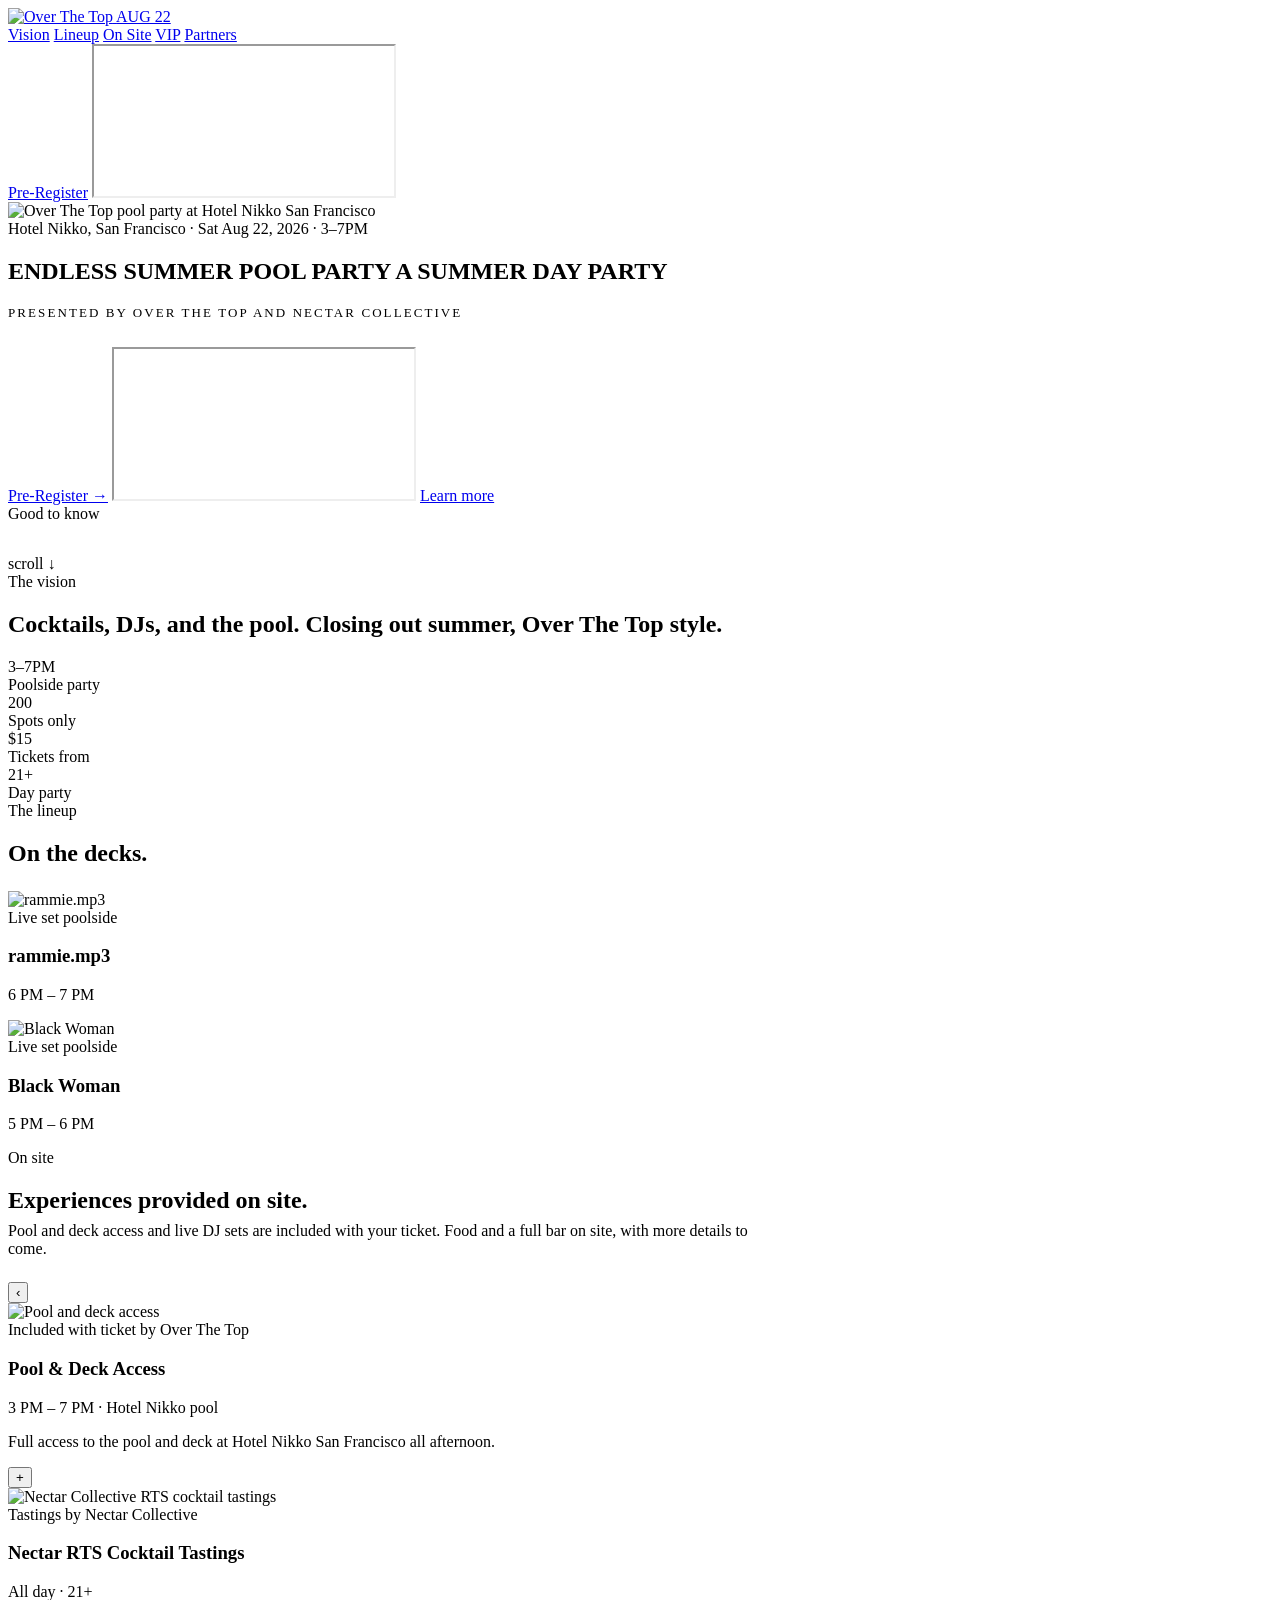
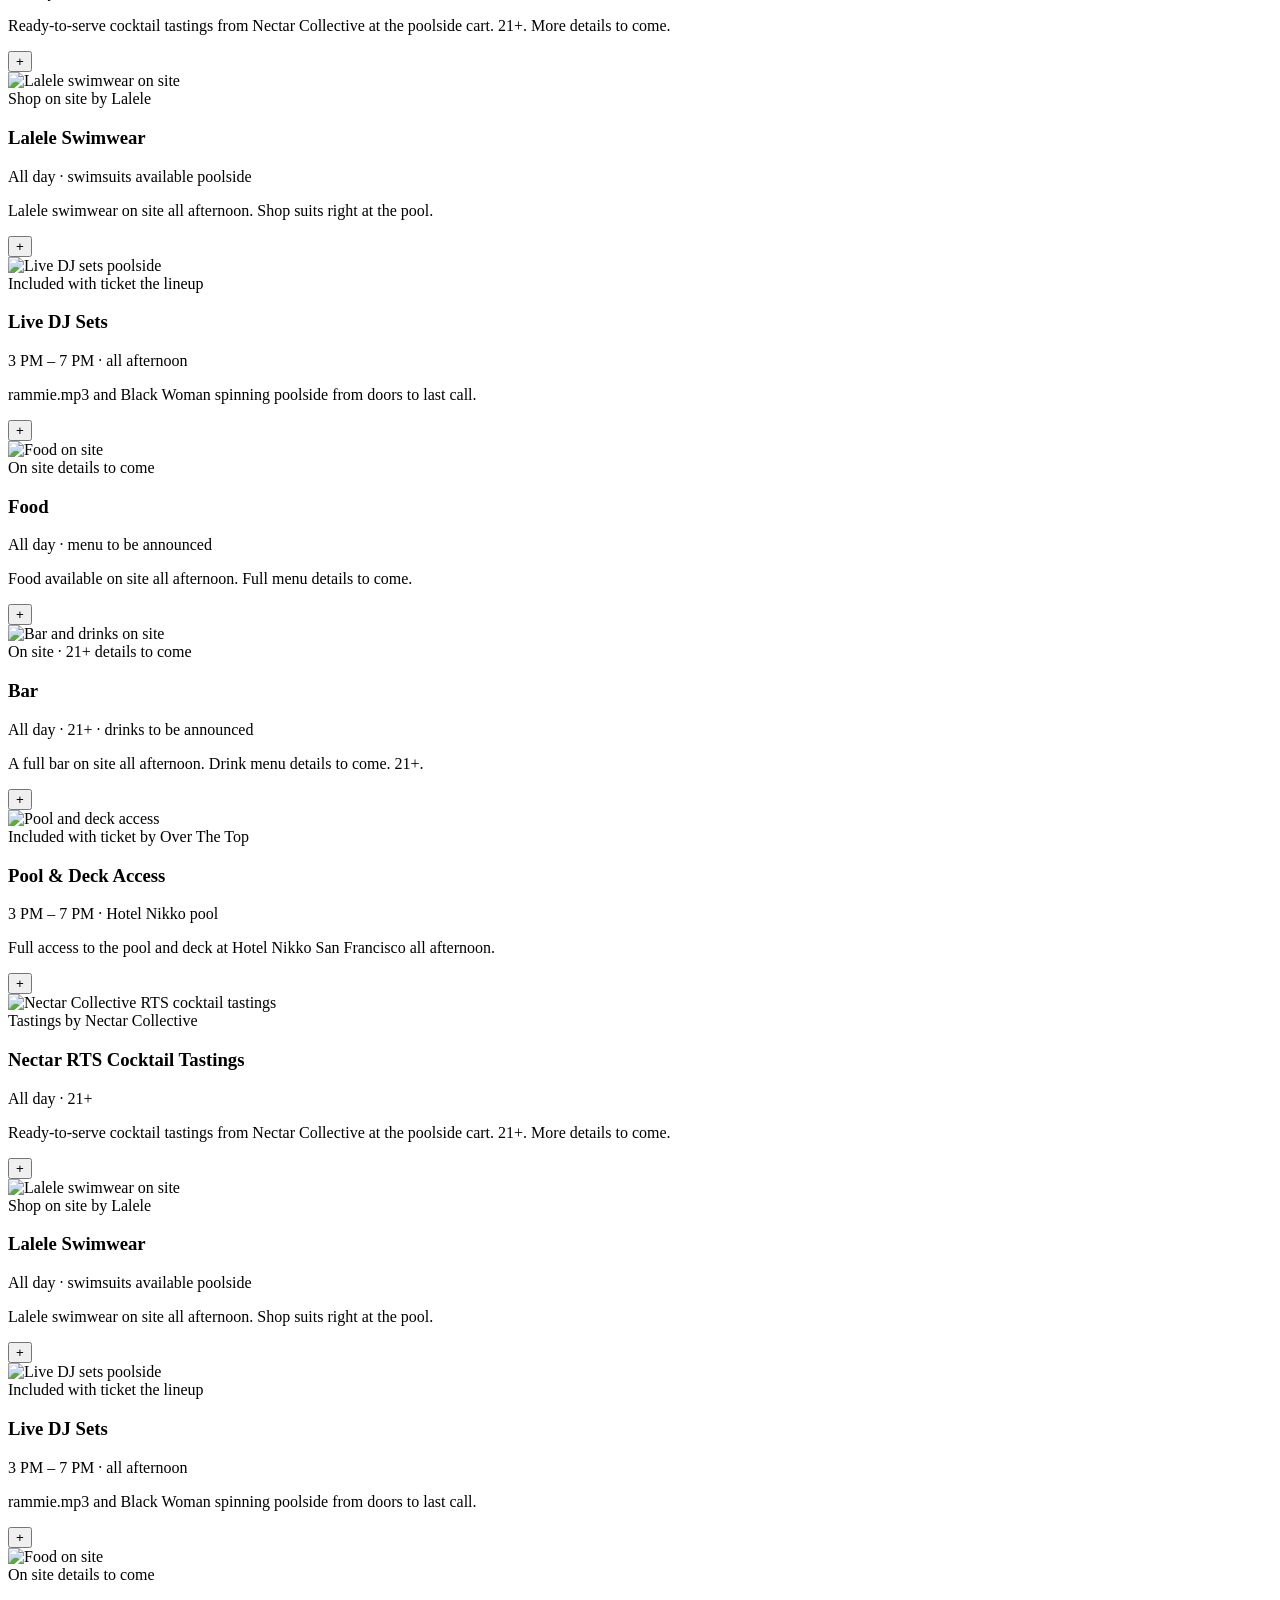
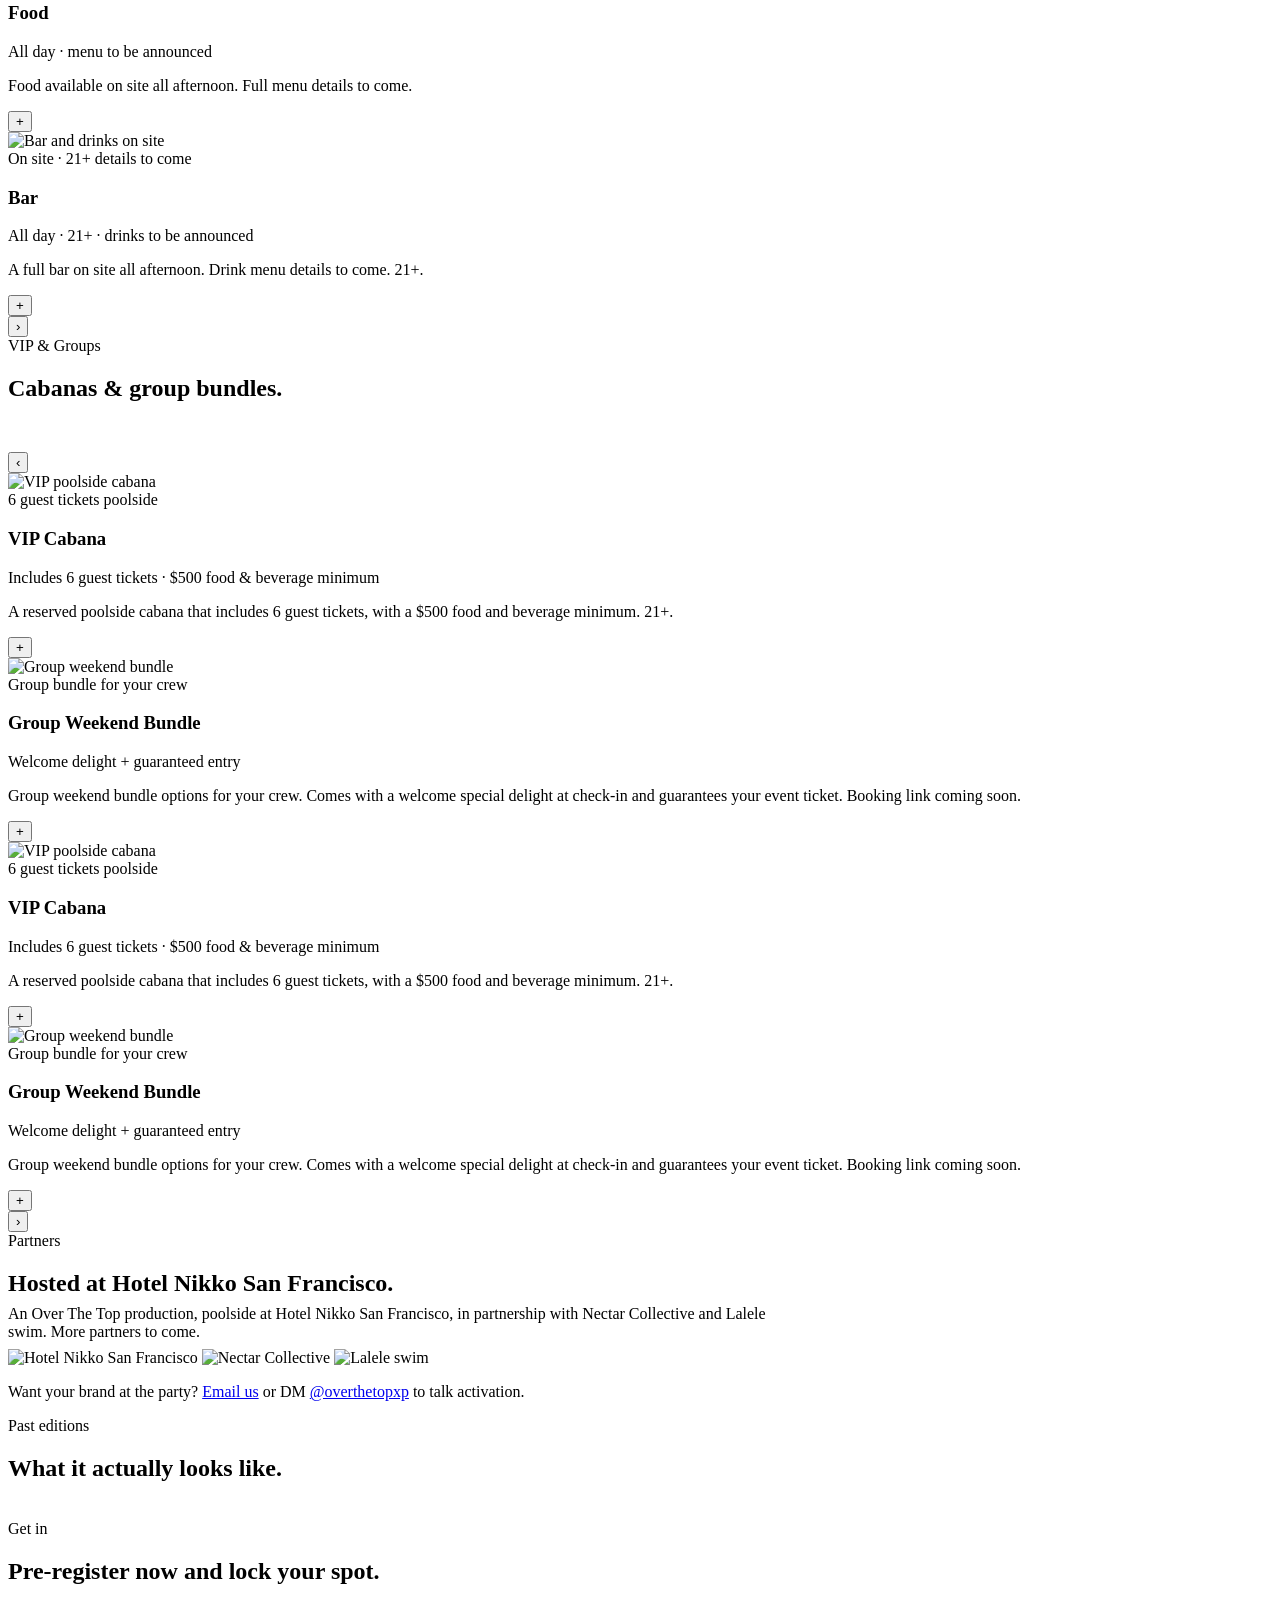
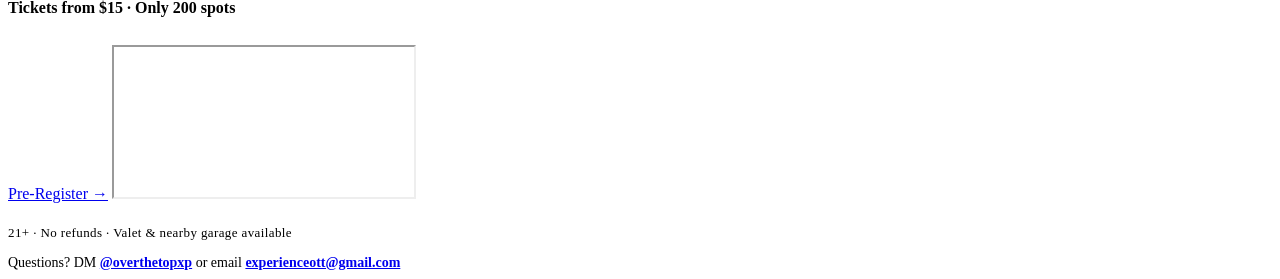
==== index.html @ c1f0ed3b "Pre-Register buttons open Sweatpals waitlist popup in-page (overlay + checkout script); rename Regis" ====
<!doctype html>
<html lang="en">
<head>
<meta charset="utf-8" />
<meta name="viewport" content="width=device-width, initial-scale=1, viewport-fit=cover" />
<meta name="theme-color" content="#FFD60A" />
<title>Endless Summer Pool Party · Sat Aug 22, 2026 · Hotel Nikko, San Francisco</title>
<meta name="description" content="Over The Top's Endless Summer Pool Party at Hotel Nikko San Francisco. Saturday, August 22, 2026, 3PM-7PM. The pool, cocktails, and DJ sets to close out summer. 21+. Only 200 spots. Pre-register now." />

<meta property="og:title" content="Endless Summer Pool Party · Sat Aug 22, 2026 · Hotel Nikko SF" />
<meta property="og:description" content="Over The Top's summer series closes out at the pool at Hotel Nikko San Francisco. Cocktails and DJ sets. Saturday, August 22, 2026, 3PM-7PM. 21+. Only 200 spots." />
<meta property="og:type" content="website" />
<meta property="og:image" content="images/hero.jpg" />

<link rel="preconnect" href="https://fonts.googleapis.com" />
<link rel="preconnect" href="https://fonts.gstatic.com" crossorigin />
<link href="https://fonts.googleapis.com/css2?family=Archivo+Black&family=Inter:wght@400;500;600;700;800;900&display=swap" rel="stylesheet" />

<link rel="stylesheet" href="styles.css" />

<!-- Meta Pixel Code -->
<script>
!function(f,b,e,v,n,t,s)
{if(f.fbq)return;n=f.fbq=function(){n.callMethod?
n.callMethod.apply(n,arguments):n.queue.push(arguments)};
if(!f._fbq)f._fbq=n;n.push=n;n.loaded=!0;n.version='2.0';
n.queue=[];t=b.createElement(e);t.async=!0;
t.src=v;s=b.getElementsByTagName(e)[0];
s.parentNode.insertBefore(t,s)}(window, document,'script',
'https://connect.facebook.net/en_US/fbevents.js');
fbq('init', '1495548463835448');
fbq('track', 'PageView');
</script>
<noscript><img height="1" width="1" style="display:none"
src="https://www.facebook.com/tr?id=1495548463835448&ev=PageView&noscript=1"
/></noscript>
<!-- End Meta Pixel Code -->
</head>
<body>

<header class="nav">
  <a href="#top" class="nav__brand">
    <img class="brand-mark" src="logos/ott.png" alt="Over The Top" />
    <span class="brand-divider"></span>
    <span class="brand-event">AUG 22</span>
  </a>
  <nav class="nav__links">
    <a href="#vision">Vision</a>
    <a href="#lineup">Lineup</a>
    <a href="#onsite">On Site</a>
    <a href="#vip">VIP</a>
    <a href="#partners">Partners</a>
  </nav>
  <span class="rsvp-trigger rsvp-trigger--sm">
    <a class="btn btn--small btn--yellow" data-register href="https://sweatpals.com/event/summer-series-pool-party" tabindex="-1" aria-hidden="true">Pre-Register</a>
    <iframe class="rsvp-trigger__frame" title="Pre-Register"
            src="https://sweatpals.com/embed/summer-series-pool-party/buy-ticket?priceTierId=81173628-61a8-4669-b465-3506492a604c&size=md&colorHex=FFD60A&fontFamily=Inter&buttonText=Pre-Register&loader=false"></iframe>
  </span>
</header>

<!-- HERO -->
<section class="hero" id="top">
  <img class="hero__bg" src="images/hero.jpg" alt="Over The Top pool party at Hotel Nikko San Francisco" />
  <div class="hero__overlay"></div>
  <div class="hero__content">
    <div class="hero__eyebrow">
      <span class="dot"></span> Hotel Nikko, San Francisco · Sat Aug 22, 2026 · 3&ndash;7PM
    </div>
    <h1 class="hero__title">
      <span class="line">ENDLESS SUMMER</span>
      <span class="line line--yellow">POOL PARTY</span>
      <span class="line line--small">A SUMMER DAY PARTY</span>
    </h1>
    <p style="font-family:var(--display); font-size:13px; letter-spacing:.16em; text-transform:uppercase; color:var(--yellow); margin:0 0 26px;">Presented by Over The Top and Nectar Collective</p>
    <div class="hero__ctas">
      <span class="rsvp-trigger rsvp-trigger--lg">
        <a class="btn btn--yellow btn--lg" data-register href="https://sweatpals.com/event/summer-series-pool-party" tabindex="-1" aria-hidden="true">Pre-Register →</a>
        <iframe class="rsvp-trigger__frame" title="Pre-Register"
            src="https://sweatpals.com/embed/summer-series-pool-party/buy-ticket?priceTierId=81173628-61a8-4669-b465-3506492a604c&size=lg&colorHex=FFD60A&fontFamily=Inter&buttonText=Pre-Register&loader=false"></iframe>
      </span>
      <a class="btn btn--ghost btn--lg" href="#vision">Learn more</a>
    </div>
    <div class="hero__partners">
      <span class="hero__partners-label">Good to know</span>
      <p style="font-size:14px; color:rgba(255,255,255,.82); margin:0; max-width:580px;">
        21+ event · Poolside at Hotel Nikko San Francisco · Only 200 spots · Swimwear welcome, cover-ups for the bar.
      </p>
    </div>
  </div>
  <div class="hero__scroll">scroll ↓</div>
</section>

<!-- VISION + STATS -->
<section class="band band--yellow" id="vision">
  <div class="container">
    <div class="vision__grid">
      <div class="vision__copy">
        <span class="kicker">The vision</span>
        <h2 class="h2">Cocktails, DJs, and the pool. Closing out summer, Over The Top style.</h2>
      </div>
      <div class="vision__stats">
        <div class="stat"><div class="stat__num">3&ndash;7PM</div><div class="stat__label">Poolside party</div></div>
        <div class="stat"><div class="stat__num">200</div><div class="stat__label">Spots only</div></div>
        <div class="stat"><div class="stat__num">$15</div><div class="stat__label">Tickets from</div></div>
        <div class="stat"><div class="stat__num">21+</div><div class="stat__label">Day party</div></div>
      </div>
    </div>
  </div>
</section>

<!-- DJ LINEUP -->
<section class="band" id="lineup">
  <div class="container">
    <span class="kicker">The lineup</span>
    <h2 class="h2" style="margin-bottom:24px;">On the decks.</h2>
    <div class="lineup-grid">

      <article class="card card--dj">
        <img class="card__img" src="images/rammie.jpg" alt="rammie.mp3" />
        <div class="card__body">
          <div class="card__access-row">
            <span class="card__access card__access--free">Live set</span>
            <span class="card__attr">poolside</span>
          </div>
          <h3 class="card__title">rammie.mp3</h3>
          <p class="card__sub">6 PM &ndash; 7 PM</p>
        </div>
      </article>

      <article class="card card--dj">
        <img class="card__img" src="images/black-woman.jpg" alt="Black Woman" />
        <div class="card__body">
          <div class="card__access-row">
            <span class="card__access card__access--free">Live set</span>
            <span class="card__attr">poolside</span>
          </div>
          <h3 class="card__title">Black Woman</h3>
          <p class="card__sub">5 PM &ndash; 6 PM</p>
        </div>
      </article>

    </div>
  </div>
</section>

<!-- EXPERIENCES PROVIDED ON SITE -->
<section class="band band--cream" id="onsite">
  <div class="container">
    <span class="kicker">On site</span>
    <h2 class="h2">Experiences provided on site.</h2>
    <p class="lede" style="margin:-12px 0 24px; max-width:780px;">
      Pool and deck access and live DJ sets are included with your ticket. Food and a full bar on site, with more details to come.
    </p>

    <div class="rail" data-rail>
      <button class="rail__nav rail__nav--prev" type="button" aria-label="Previous">‹</button>
      <div class="rail__viewport">
        <div class="rail__track">

          <article class="card card--rail" data-card>
            <img class="card__img" src="images/poolside-deck.jpg" alt="Pool and deck access" />
            <div class="card__body">
              <div class="card__access-row">
                <span class="card__access card__access--free">Included with ticket</span>
                <span class="card__attr">by Over The Top</span>
              </div>
              <h3 class="card__title">Pool &amp; Deck Access</h3>
              <p class="card__sub">3 PM &ndash; 7 PM · Hotel Nikko pool</p>
              <div class="card__expand">
                <p>Full access to the pool and deck at Hotel Nikko San Francisco all afternoon.</p>
              </div>
              <button class="card__toggle" aria-label="Expand">+</button>
            </div>
          </article>

          <article class="card card--rail" data-card>
            <img class="card__img" src="images/nectar-tasting.jpg" alt="Nectar Collective RTS cocktail tastings" />
            <div class="card__body">
              <div class="card__access-row">
                <span class="card__access card__access--free">Tastings</span>
                <span class="card__attr">by Nectar Collective</span>
              </div>
              <h3 class="card__title">Nectar RTS Cocktail Tastings</h3>
              <p class="card__sub">All day &#183; 21+</p>
              <div class="card__expand">
                <p>Ready-to-serve cocktail tastings from Nectar Collective at the poolside cart. 21+. More details to come.</p>
              </div>
              <button class="card__toggle" aria-label="Expand">+</button>
            </div>
          </article>

          <article class="card card--rail" data-card>
            <img class="card__img" src="images/lalele-swim.jpg" alt="Lalele swimwear on site" />
            <div class="card__body">
              <div class="card__access-row">
                <span class="card__access card__access--cash">Shop on site</span>
                <span class="card__attr">by Lalele</span>
              </div>
              <h3 class="card__title">Lalele Swimwear</h3>
              <p class="card__sub">All day &#183; swimsuits available poolside</p>
              <div class="card__expand">
                <p>Lalele swimwear on site all afternoon. Shop suits right at the pool.</p>
              </div>
              <button class="card__toggle" aria-label="Expand">+</button>
            </div>
          </article>

          <article class="card card--rail" data-card>
            <img class="card__img" src="images/dj-live.jpg" alt="Live DJ sets poolside" />
            <div class="card__body">
              <div class="card__access-row">
                <span class="card__access card__access--free">Included with ticket</span>
                <span class="card__attr">the lineup</span>
              </div>
              <h3 class="card__title">Live DJ Sets</h3>
              <p class="card__sub">3 PM &ndash; 7 PM · all afternoon</p>
              <div class="card__expand">
                <p>rammie.mp3 and Black Woman spinning poolside from doors to last call.</p>
              </div>
              <button class="card__toggle" aria-label="Expand">+</button>
            </div>
          </article>

          <article class="card card--rail" data-card>
            <img class="card__img" src="images/food.jpg" alt="Food on site" />
            <div class="card__body">
              <div class="card__access-row">
                <span class="card__access card__access--cash">On site</span>
                <span class="card__attr">details to come</span>
              </div>
              <h3 class="card__title">Food</h3>
              <p class="card__sub">All day · menu to be announced</p>
              <div class="card__expand">
                <p>Food available on site all afternoon. Full menu details to come.</p>
              </div>
              <button class="card__toggle" aria-label="Expand">+</button>
            </div>
          </article>

          <article class="card card--rail" data-card>
            <img class="card__img" src="images/drinks.jpg" alt="Bar and drinks on site" />
            <div class="card__body">
              <div class="card__access-row">
                <span class="card__access card__access--cash">On site · 21+</span>
                <span class="card__attr">details to come</span>
              </div>
              <h3 class="card__title">Bar</h3>
              <p class="card__sub">All day · 21+ · drinks to be announced</p>
              <div class="card__expand">
                <p>A full bar on site all afternoon. Drink menu details to come. 21+.</p>
              </div>
              <button class="card__toggle" aria-label="Expand">+</button>
            </div>
          </article>

        </div>
      </div>
      <button class="rail__nav rail__nav--next" type="button" aria-label="Next">›</button>
    </div>
  </div>
</section>

<!-- VIP CABANAS & GROUPS -->
<section class="band band--dark" id="vip">
  <div class="container">
    <span class="kicker kicker--yellow">VIP &amp; Groups</span>
    <h2 class="h2 h2--light">Cabanas &amp; group bundles.</h2>
    <p class="lede" style="color:rgba(255,255,255,.7); margin:-12px 0 24px; max-width:780px;">
      Reserve a poolside cabana for your crew, or grab a group weekend bundle.
    </p>

    <div class="rail" data-rail>
      <button class="rail__nav rail__nav--prev" type="button" aria-label="Previous">‹</button>
      <div class="rail__viewport">
        <div class="rail__track">

          <article class="card card--rail card--dark" data-card>
            <img class="card__img" src="images/cabana.jpg" alt="VIP poolside cabana" />
            <div class="card__body">
              <div class="card__access-row">
                <span class="card__access card__access--vip">6 guest tickets</span>
                <span class="card__attr">poolside</span>
              </div>
              <h3 class="card__title">VIP Cabana</h3>
              <p class="card__sub">Includes 6 guest tickets · $500 food &amp; beverage minimum</p>
              <div class="card__expand">
                <p>A reserved poolside cabana that includes 6 guest tickets, with a $500 food and beverage minimum. 21+.</p>
              </div>
              <button class="card__toggle" aria-label="Expand">+</button>
            </div>
          </article>

          <article class="card card--rail card--dark" data-card>
            <img class="card__img" src="images/nikko-exterior.jpg" alt="Group weekend bundle" />
            <div class="card__body">
              <div class="card__access-row">
                <span class="card__access card__access--vip">Group bundle</span>
                <span class="card__attr">for your crew</span>
              </div>
              <h3 class="card__title">Group Weekend Bundle</h3>
              <p class="card__sub">Welcome delight + guaranteed entry</p>
              <div class="card__expand">
                <p>Group weekend bundle options for your crew. Comes with a welcome special delight at check-in and guarantees your event ticket. Booking link coming soon.</p>
              </div>
              <button class="card__toggle" aria-label="Expand">+</button>
            </div>
          </article>

        </div>
      </div>
      <button class="rail__nav rail__nav--next" type="button" aria-label="Next">›</button>
    </div>
  </div>
</section>

<!-- RUN OF SHOW (hidden on the public page; still available at run-of-show.html) -->
<section class="band band--dark" id="schedule" hidden>
  <div class="container">
    <span class="kicker kicker--yellow">Run of show</span>
    <h2 class="h2 h2--light">A day designed to flow.</h2>
    <p class="lede" style="color:rgba(255,255,255,.7); margin:-12px 0 36px; max-width:780px;">
      Doors at 3, last pour at 7. Four hours of sunshine, music, and the pool at Hotel Nikko. Times below are a draft and may shift.
    </p>

    <ol class="schedule">
      <li><span class="schedule__time">3:00 PM</span><span class="schedule__title">Doors open · Pool opens</span><span class="schedule__sub">Music starts poolside</span></li>
      <li><span class="schedule__time">3:30 PM</span><span class="schedule__title">Bar &amp; cabanas open</span><span class="schedule__sub">21+ · VIP cabanas</span></li>
      <li><span class="schedule__time">5:00 PM</span><span class="schedule__title">Black Woman</span><span class="schedule__sub">5 PM – 6 PM</span></li>
      <li><span class="schedule__time">6:00 PM</span><span class="schedule__title">rammie.mp3</span><span class="schedule__sub">6 PM – 7 PM · closing set</span></li>
      <li><span class="schedule__time">7:00 PM</span><span class="schedule__title">Event ends</span><span class="schedule__sub">Endless summer, from Over The Top</span></li>
    </ol>
  </div>
</section>

<!-- VENUE (hidden on the public page) -->
<section class="band band--cream" id="venue" hidden>
  <div class="container">
    <span class="kicker">Venue &amp; directions</span>
    <h2 class="h2">Hotel Nikko, San Francisco.</h2>
    <p class="lede" style="margin:-12px 0 28px; max-width:780px;">
      222 Mason St, San Francisco, CA 94102. A pool in the heart of downtown San Francisco, steps from Union Square. Valet parking on site and a nearby public garage.
    </p>
    <div class="venue-cta">
      <a class="btn btn--black btn--lg" href="https://www.google.com/maps/search/?api=1&query=Hotel+Nikko+222+Mason+St+San+Francisco+CA" target="_blank" rel="noopener">Get directions</a>
    </div>
    <p style="text-align:center; margin:22px 0 0; font-size:14px; color:var(--gray-500); letter-spacing:.04em;">
      21+ event &nbsp;·&nbsp; No refunds &nbsp;·&nbsp; Valet &amp; nearby garage available
    </p>
  </div>
</section>

<!-- PARTNERS -->
<section class="band band--cream" id="partners">
  <div class="container">
    <span class="kicker">Partners</span>
    <h2 class="h2">Hosted at Hotel Nikko San Francisco.</h2>
    <p class="lede" style="margin:-12px 0 8px; max-width:780px;">
      An Over The Top production, poolside at Hotel Nikko San Francisco, in partnership with Nectar Collective
      and Lalele swim. More partners to come.
    </p>

    <div class="partner-logos">
      <span class="partner-logo"><img src="logos/hotel-nikko.jpg" alt="Hotel Nikko San Francisco" /></span>
      <span class="partner-logo"><img src="logos/nectar.png" alt="Nectar Collective" /></span>
      <span class="partner-logo"><img src="logos/lalele.png" alt="Lalele swim" /></span>
    </div>

    <p class="partners-cta">
      Want your brand at the party? <a href="mailto:experienceott@gmail.com?subject=Endless%20Summer%20Pool%20Party%20Partnership">Email us</a>
      or DM <a href="https://instagram.com/overthetopxp" target="_blank" rel="noopener">@overthetopxp</a> to talk activation.
    </p>
  </div>
</section>

<!-- GALLERY -->
<section class="band" id="gallery">
  <div class="container">
    <span class="kicker">Past editions</span>
    <h2 class="h2">What it actually looks like.</h2>
  </div>
  <div class="gallery">
    <img src="images/gallery-2.jpg" alt="" loading="lazy" />
    <img src="images/gallery-3.jpg" alt="" loading="lazy" />
    <img src="images/gallery-4.jpg" alt="" loading="lazy" />
    <img src="images/gallery-5.jpg" alt="" loading="lazy" />
    <img src="images/gallery-6.jpg" alt="" loading="lazy" />
    <img src="images/gallery-7.jpg" alt="" loading="lazy" />
    <img src="images/gallery-8.jpg" alt="" loading="lazy" />
    <img src="images/gallery-10.jpg" alt="" loading="lazy" />
    <img src="images/gallery-12.jpg" alt="" loading="lazy" />
  </div>
</section>

<!-- REGISTER / CTA -->
<section class="band band--yellow" id="register">
  <div class="container container--narrow text-center">
    <span class="kicker">Get in</span>
    <h2 class="h2" style="margin-bottom:14px;">Pre-register now and lock your spot.</h2>
    <p style="margin:0 0 28px; font-weight:700; color:var(--ink);">
      Tickets from $15 · Only 200 spots
    </p>
    <div class="cta-row">
      <span class="rsvp-trigger rsvp-trigger--lg">
        <a class="btn btn--black btn--lg" data-register href="https://sweatpals.com/event/summer-series-pool-party" tabindex="-1" aria-hidden="true">Pre-Register →</a>
        <iframe class="rsvp-trigger__frame" title="Pre-Register"
            src="https://sweatpals.com/embed/summer-series-pool-party/buy-ticket?priceTierId=81173628-61a8-4669-b465-3506492a604c&size=lg&colorHex=000000&fontFamily=Inter&buttonText=Pre-Register&loader=false"></iframe>
      </span>
    </div>
    <p style="margin:22px 0 0; font-size:13px; color:var(--ink-2); letter-spacing:.03em;">
      21+ · No refunds · Valet &amp; nearby garage available
    </p>
    <p style="margin:14px 0 0; font-size:14px; color:var(--ink-2);">
      Questions? DM <a href="https://instagram.com/overthetopxp" target="_blank" rel="noopener" style="font-weight:600; text-decoration:underline;">@overthetopxp</a>
      or email <a href="mailto:experienceott@gmail.com" style="font-weight:600; text-decoration:underline;">experienceott@gmail.com</a>
    </p>
  </div>
</section>

<script src="script.js"></script>
<!-- Sweatpals Pre-Register / waitlist checkout overlay (opens the sign-up modal on Pre-Register clicks) -->
<script src="https://sweatpals.com/static/embed/event/checkout/script.js?enableAutoEmbed=false&eventAlias=summer-series-pool-party&colorHex=ffffff&fontFamily=Poppins&priceTierId=81173628-61a8-4669-b465-3506492a604c"></script>
</body>
</html>
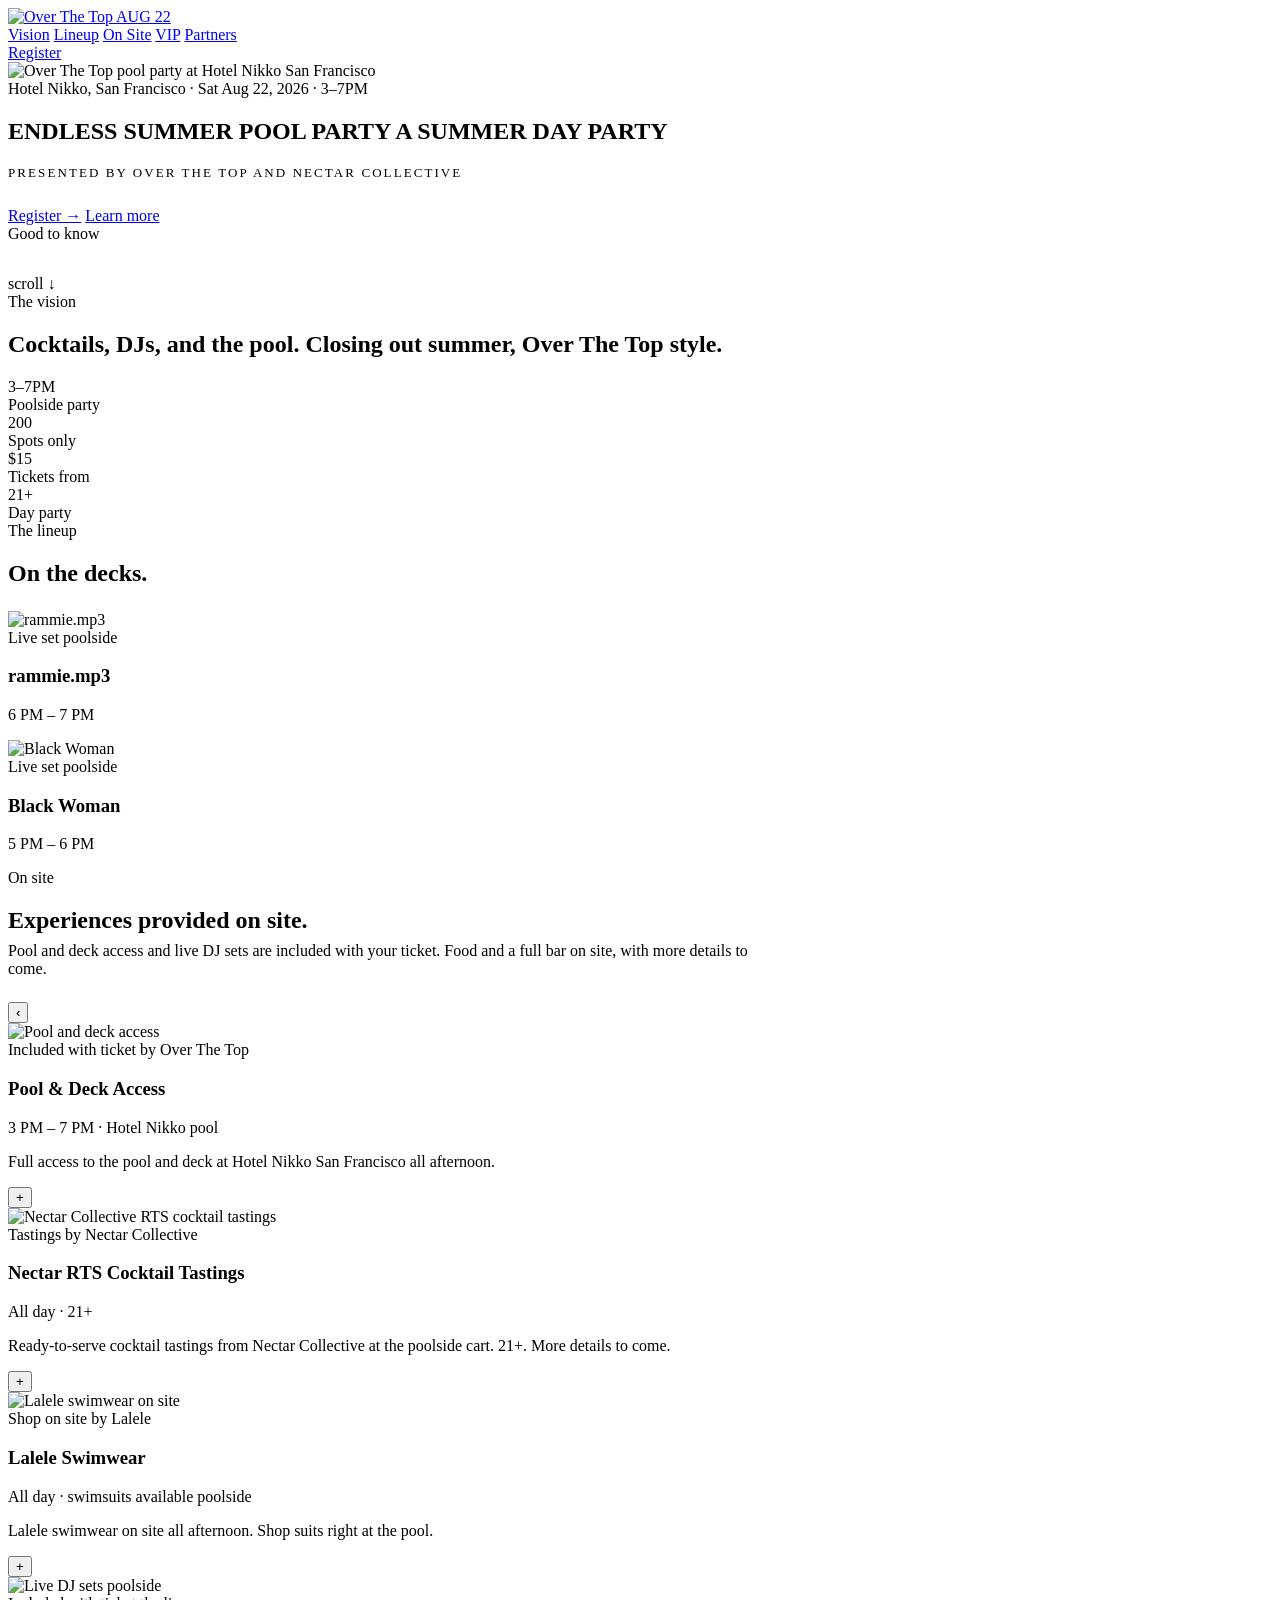
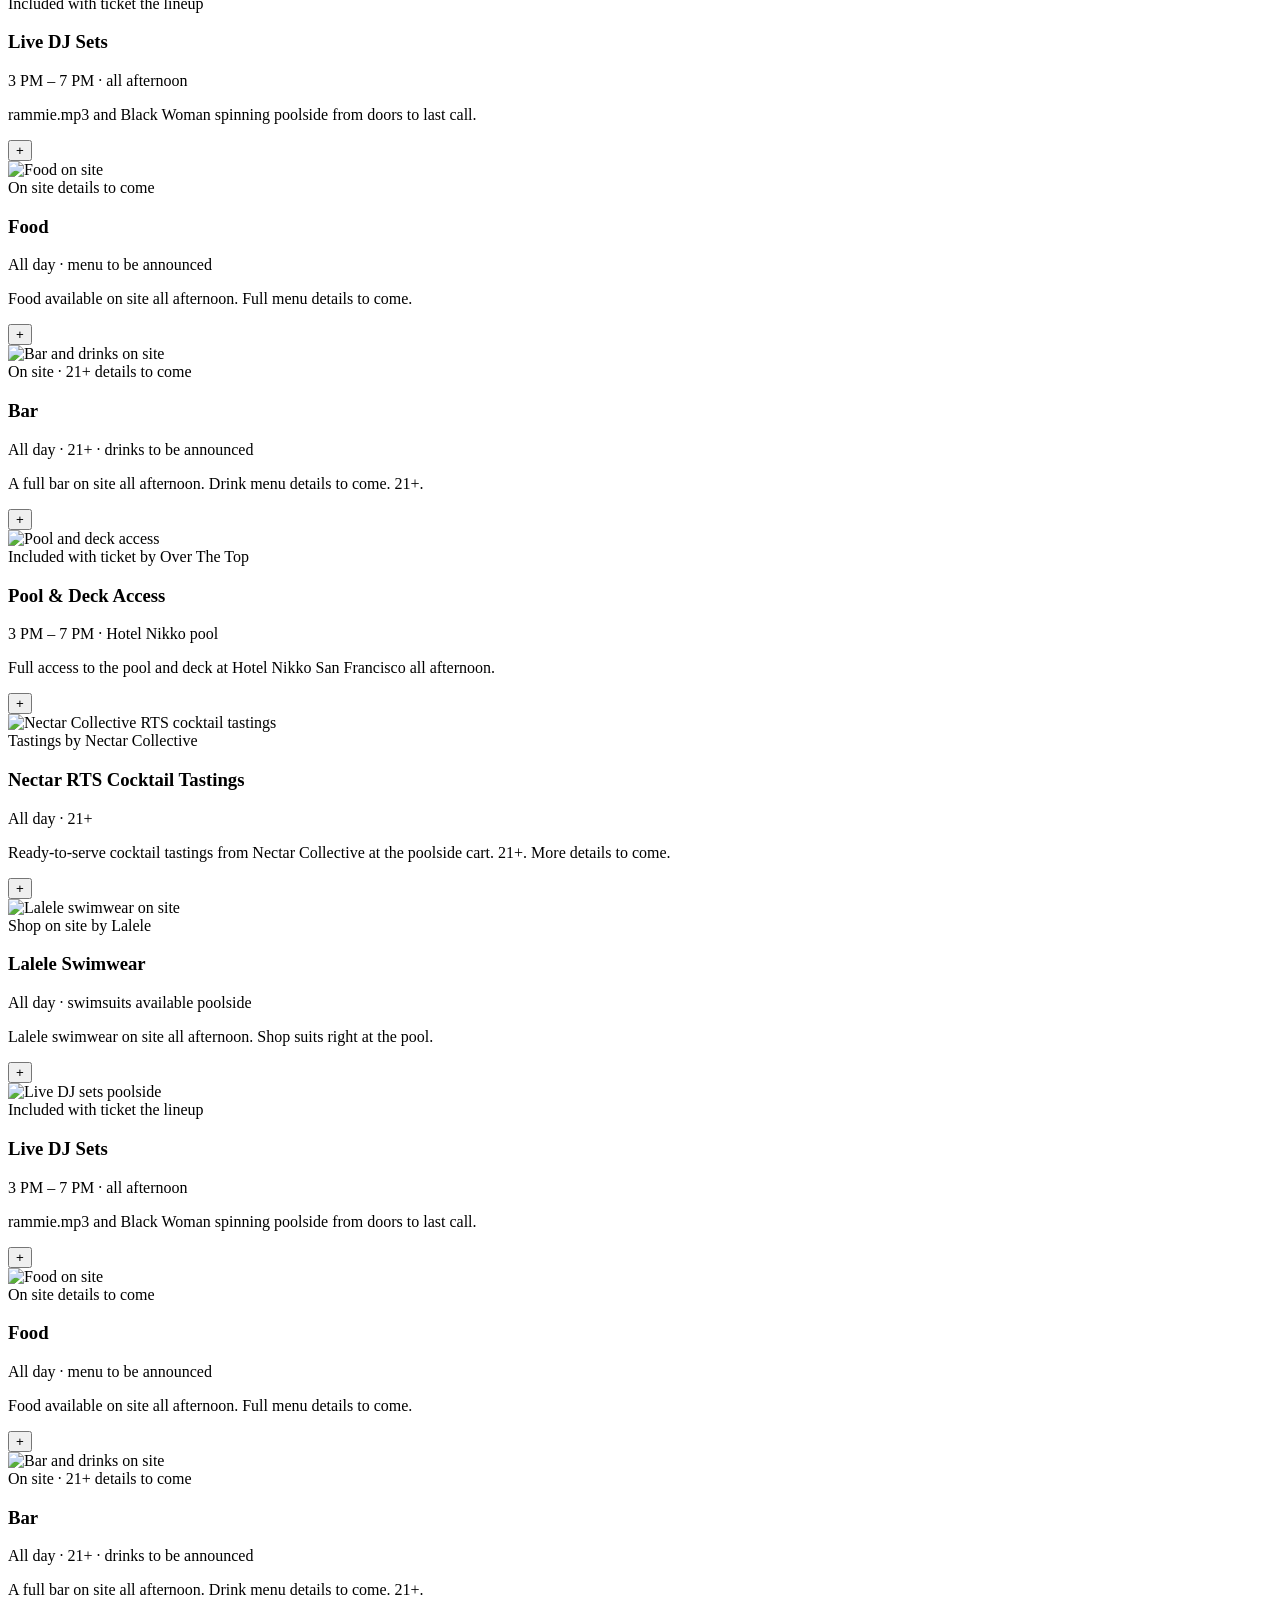
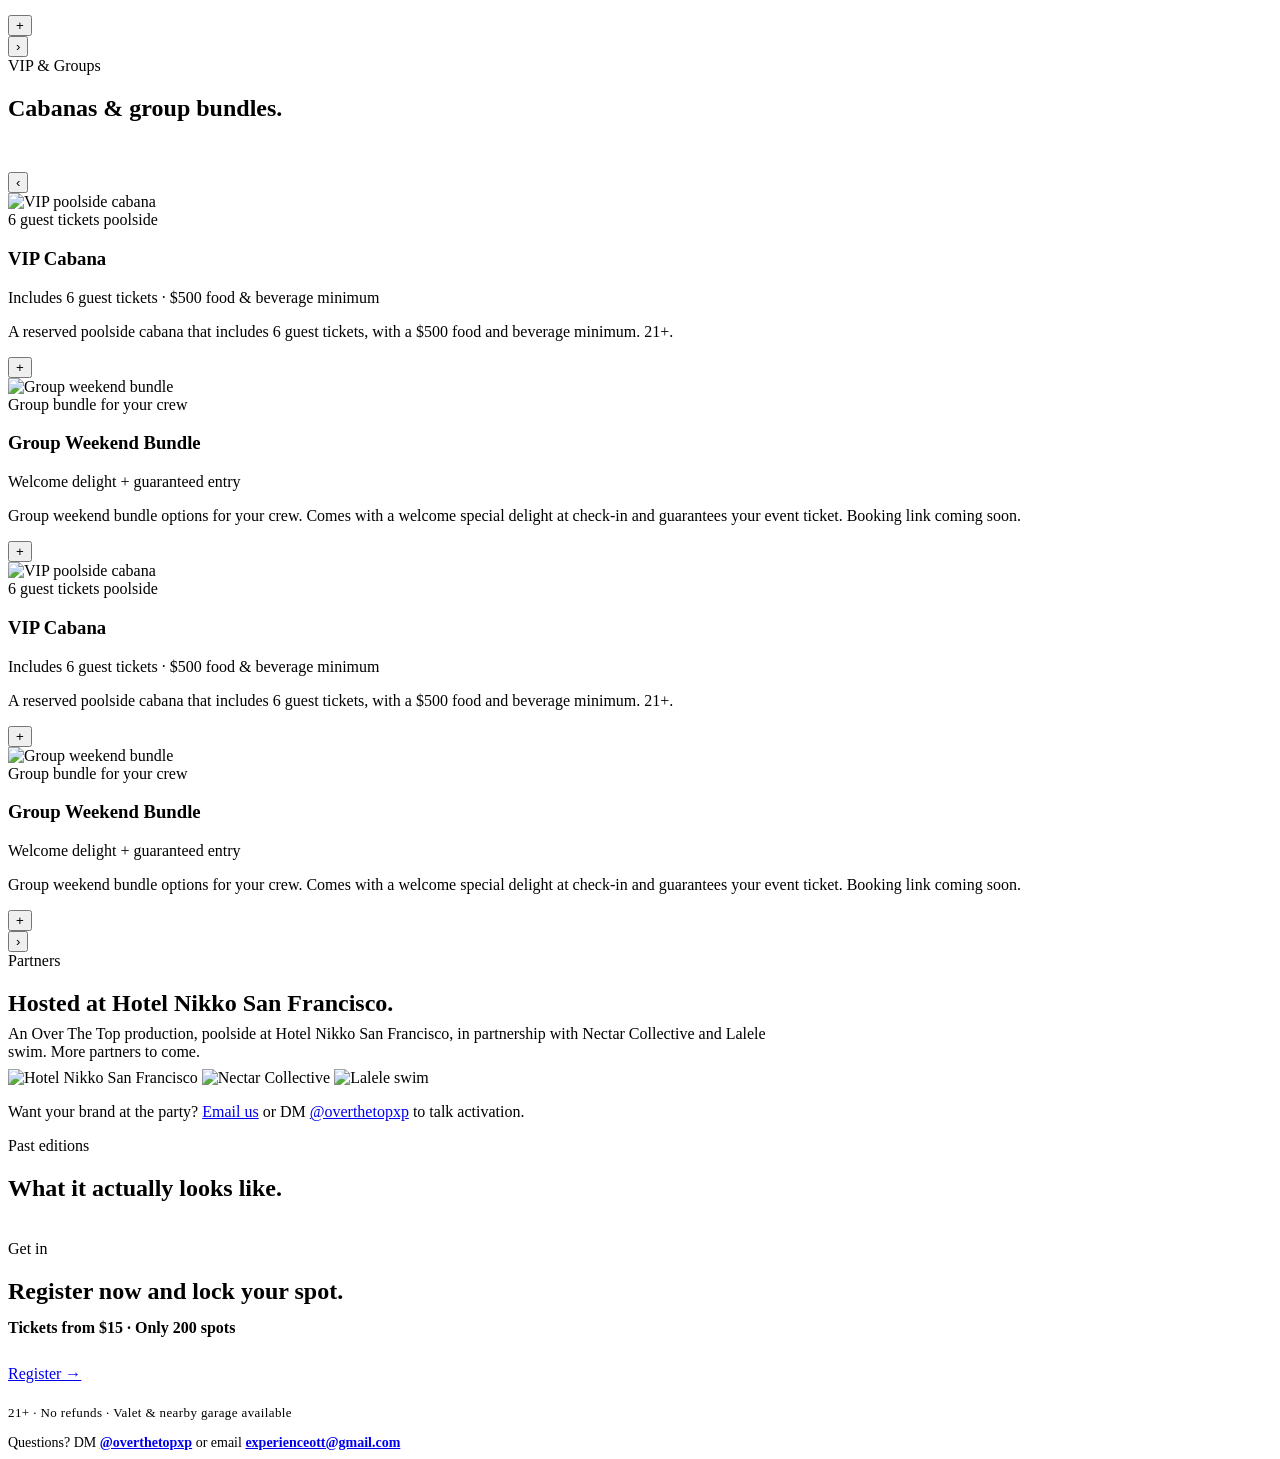
==== commit e1ce5298: "Register buttons link directly to Sweatpals event page; remove overlay iframes + checkout script (#7" ====
--- a/index.html
+++ b/index.html
@@ -5,7 +5,7 @@
 <meta name="viewport" content="width=device-width, initial-scale=1, viewport-fit=cover" />
 <meta name="theme-color" content="#FFD60A" />
 <title>Endless Summer Pool Party · Sat Aug 22, 2026 · Hotel Nikko, San Francisco</title>
-<meta name="description" content="Over The Top's Endless Summer Pool Party at Hotel Nikko San Francisco. Saturday, August 22, 2026, 3PM-7PM. The pool, cocktails, and DJ sets to close out summer. 21+. Only 200 spots. Pre-register now." />
+<meta name="description" content="Over The Top's Endless Summer Pool Party at Hotel Nikko San Francisco. Saturday, August 22, 2026, 3PM-7PM. The pool, cocktails, and DJ sets to close out summer. 21+. Only 200 spots. Register now." />
 
 <meta property="og:title" content="Endless Summer Pool Party · Sat Aug 22, 2026 · Hotel Nikko SF" />
 <meta property="og:description" content="Over The Top's summer series closes out at the pool at Hotel Nikko San Francisco. Cocktails and DJ sets. Saturday, August 22, 2026, 3PM-7PM. 21+. Only 200 spots." />
@@ -51,11 +51,7 @@
     <a href="#vip">VIP</a>
     <a href="#partners">Partners</a>
   </nav>
-  <span class="rsvp-trigger rsvp-trigger--sm">
-    <a class="btn btn--small btn--yellow" data-register href="https://sweatpals.com/event/summer-series-pool-party" tabindex="-1" aria-hidden="true">Pre-Register</a>
-    <iframe class="rsvp-trigger__frame" title="Pre-Register"
-            src="https://sweatpals.com/embed/summer-series-pool-party/buy-ticket?priceTierId=81173628-61a8-4669-b465-3506492a604c&size=md&colorHex=FFD60A&fontFamily=Inter&buttonText=Pre-Register&loader=false"></iframe>
-  </span>
+  <a class="btn btn--small btn--yellow" data-register href="https://sweatpals.com/event/summer-series-pool-party" target="_blank" rel="noopener">Register</a>
 </header>
 
 <!-- HERO -->
@@ -73,11 +69,7 @@
     </h1>
     <p style="font-family:var(--display); font-size:13px; letter-spacing:.16em; text-transform:uppercase; color:var(--yellow); margin:0 0 26px;">Presented by Over The Top and Nectar Collective</p>
     <div class="hero__ctas">
-      <span class="rsvp-trigger rsvp-trigger--lg">
-        <a class="btn btn--yellow btn--lg" data-register href="https://sweatpals.com/event/summer-series-pool-party" tabindex="-1" aria-hidden="true">Pre-Register →</a>
-        <iframe class="rsvp-trigger__frame" title="Pre-Register"
-            src="https://sweatpals.com/embed/summer-series-pool-party/buy-ticket?priceTierId=81173628-61a8-4669-b465-3506492a604c&size=lg&colorHex=FFD60A&fontFamily=Inter&buttonText=Pre-Register&loader=false"></iframe>
-      </span>
+      <a class="btn btn--yellow btn--lg" data-register href="https://sweatpals.com/event/summer-series-pool-party" target="_blank" rel="noopener">Register →</a>
       <a class="btn btn--ghost btn--lg" href="#vision">Learn more</a>
     </div>
     <div class="hero__partners">
@@ -395,16 +387,12 @@
 <section class="band band--yellow" id="register">
   <div class="container container--narrow text-center">
     <span class="kicker">Get in</span>
-    <h2 class="h2" style="margin-bottom:14px;">Pre-register now and lock your spot.</h2>
+    <h2 class="h2" style="margin-bottom:14px;">Register now and lock your spot.</h2>
     <p style="margin:0 0 28px; font-weight:700; color:var(--ink);">
       Tickets from $15 · Only 200 spots
     </p>
     <div class="cta-row">
-      <span class="rsvp-trigger rsvp-trigger--lg">
-        <a class="btn btn--black btn--lg" data-register href="https://sweatpals.com/event/summer-series-pool-party" tabindex="-1" aria-hidden="true">Pre-Register →</a>
-        <iframe class="rsvp-trigger__frame" title="Pre-Register"
-            src="https://sweatpals.com/embed/summer-series-pool-party/buy-ticket?priceTierId=81173628-61a8-4669-b465-3506492a604c&size=lg&colorHex=000000&fontFamily=Inter&buttonText=Pre-Register&loader=false"></iframe>
-      </span>
+      <a class="btn btn--black btn--lg" data-register href="https://sweatpals.com/event/summer-series-pool-party" target="_blank" rel="noopener">Register →</a>
     </div>
     <p style="margin:22px 0 0; font-size:13px; color:var(--ink-2); letter-spacing:.03em;">
       21+ · No refunds · Valet &amp; nearby garage available
@@ -417,7 +405,5 @@
 </section>
 
 <script src="script.js"></script>
-<!-- Sweatpals Pre-Register / waitlist checkout overlay (opens the sign-up modal on Pre-Register clicks) -->
-<script src="https://sweatpals.com/static/embed/event/checkout/script.js?enableAutoEmbed=false&eventAlias=summer-series-pool-party&colorHex=ffffff&fontFamily=Poppins&priceTierId=81173628-61a8-4669-b465-3506492a604c"></script>
 </body>
 </html>
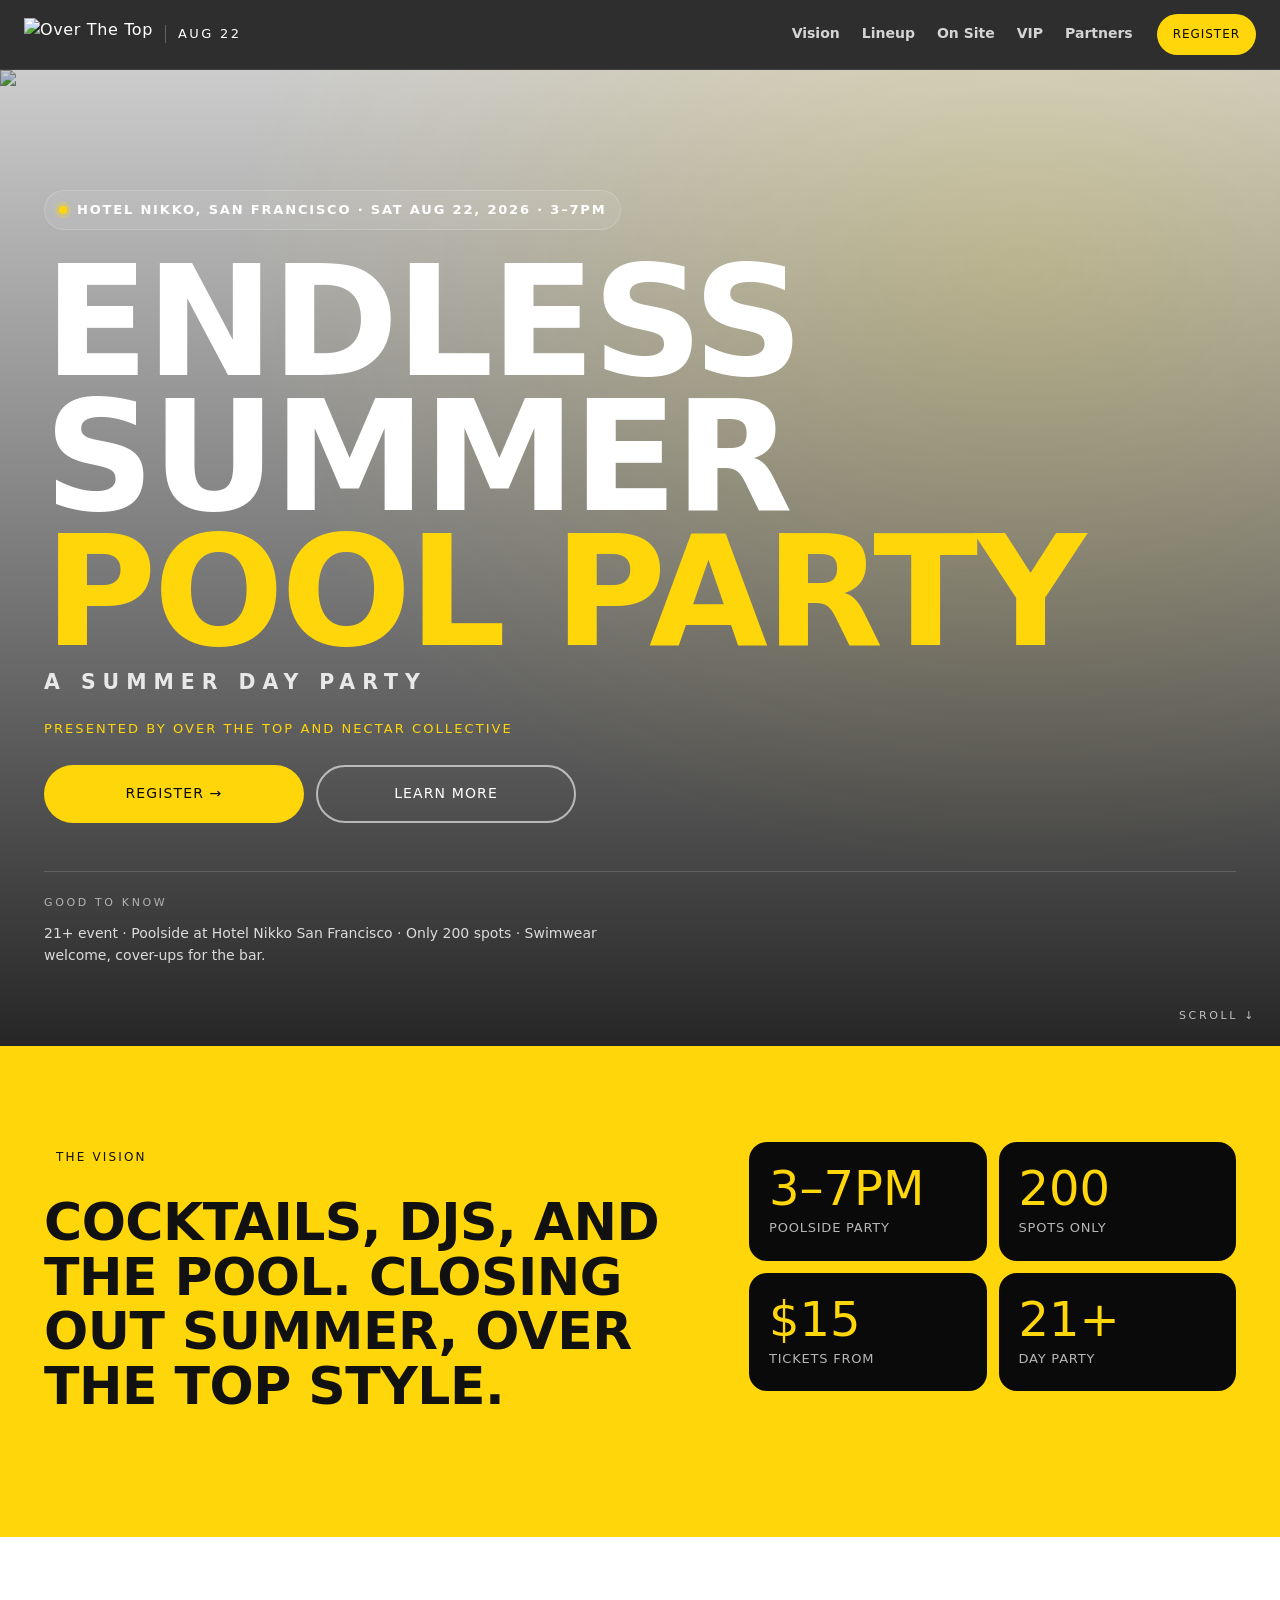
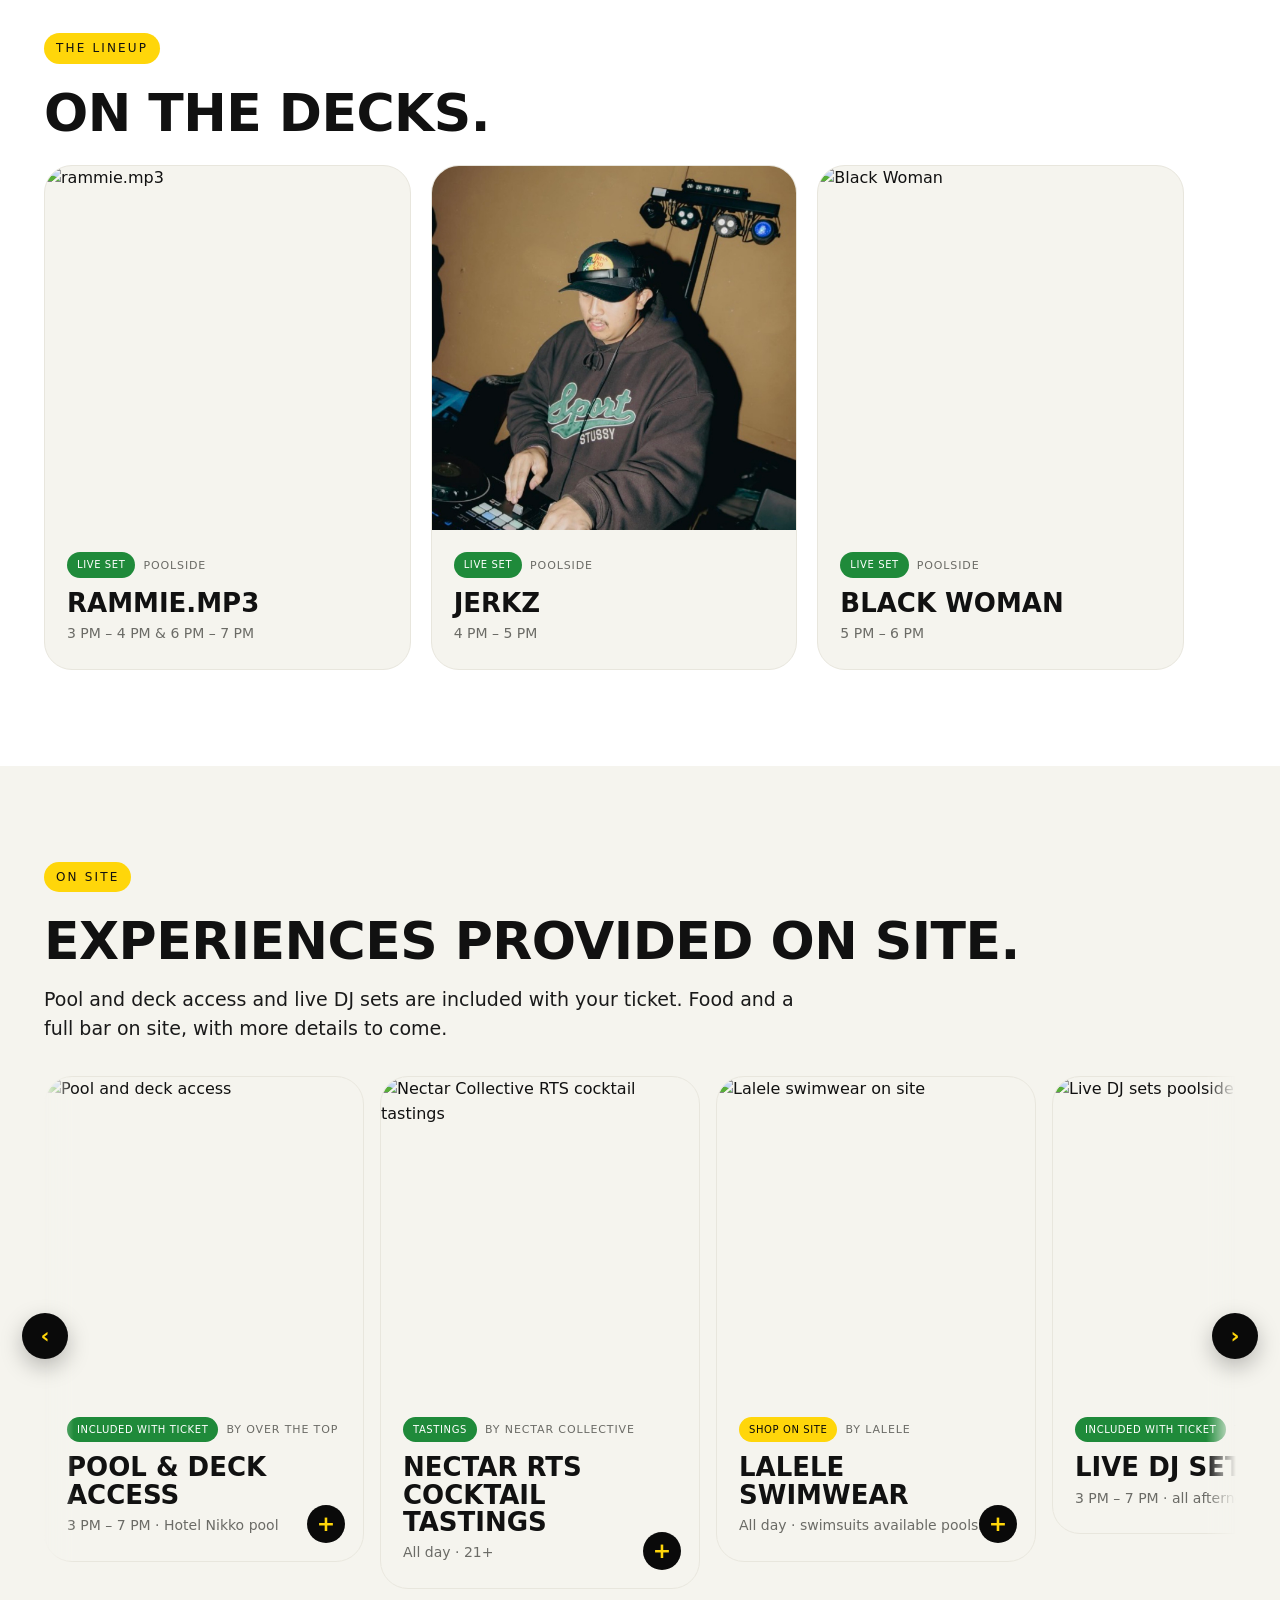
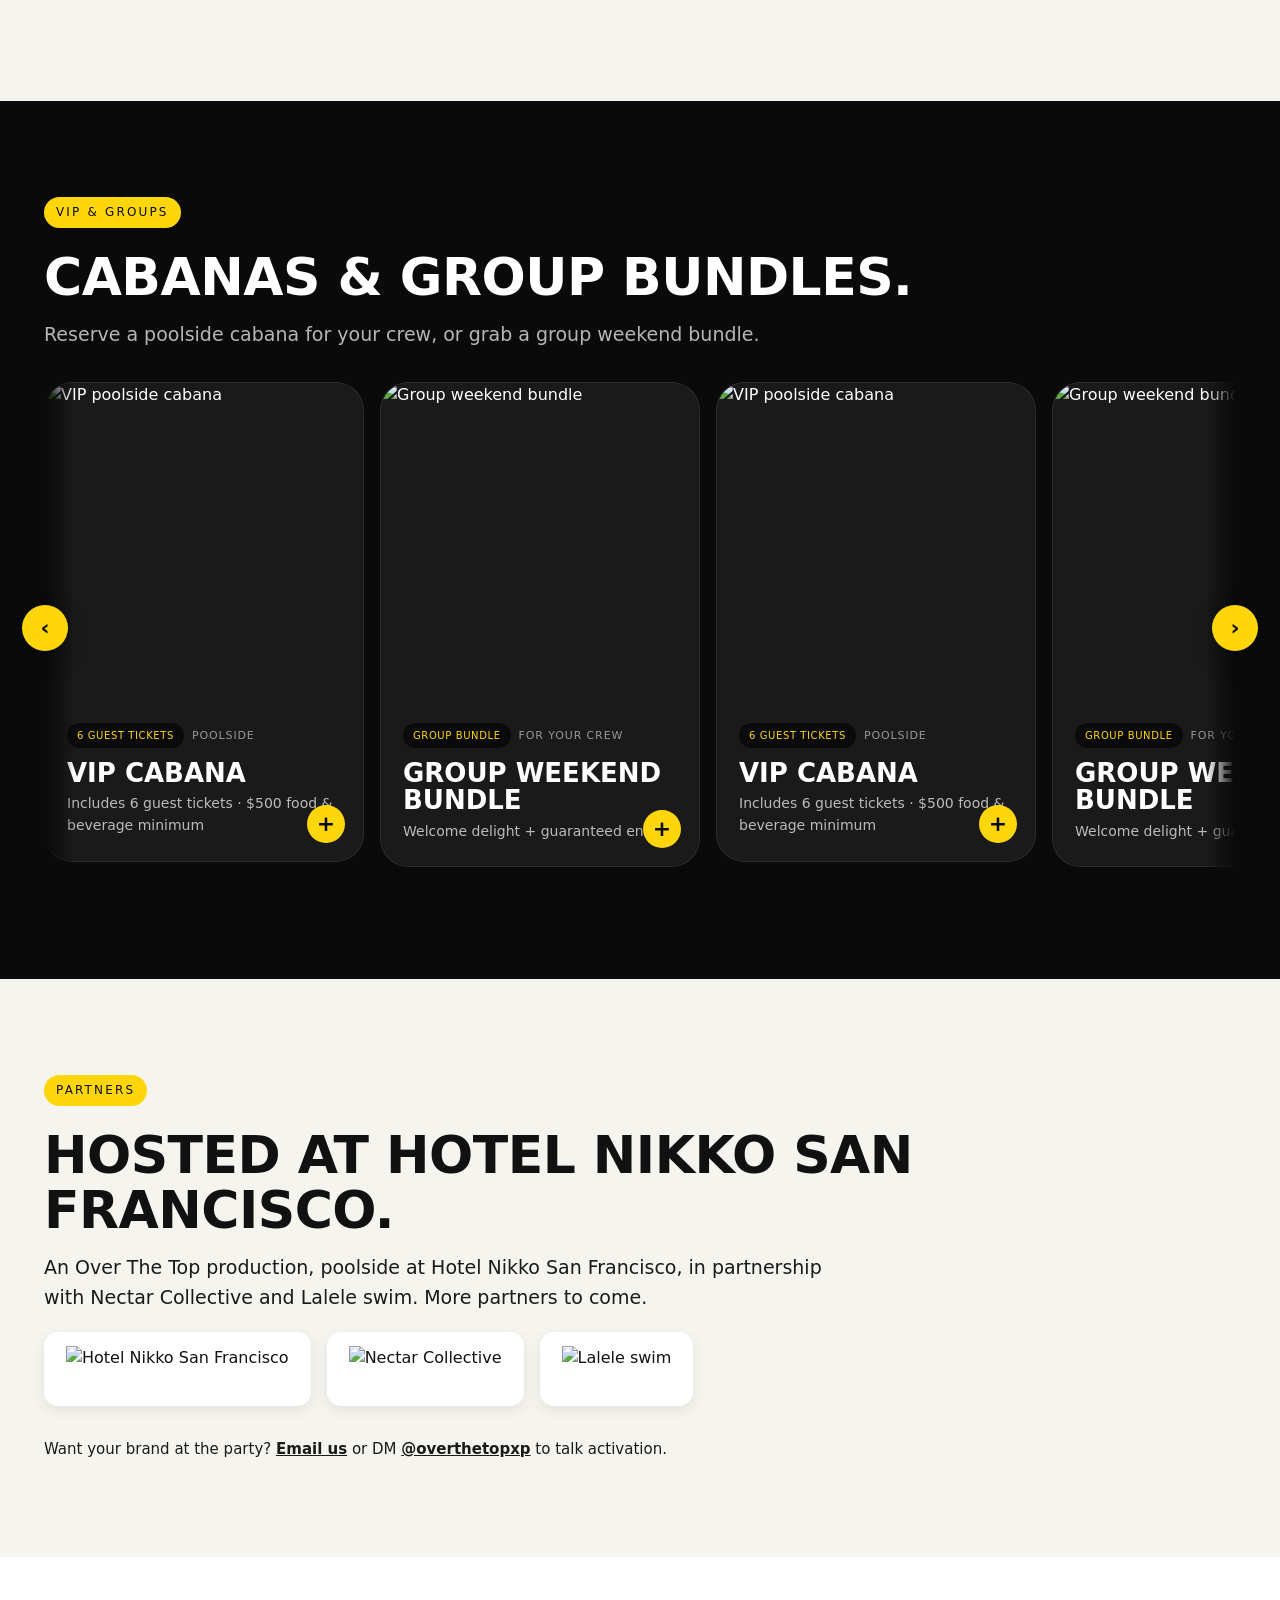
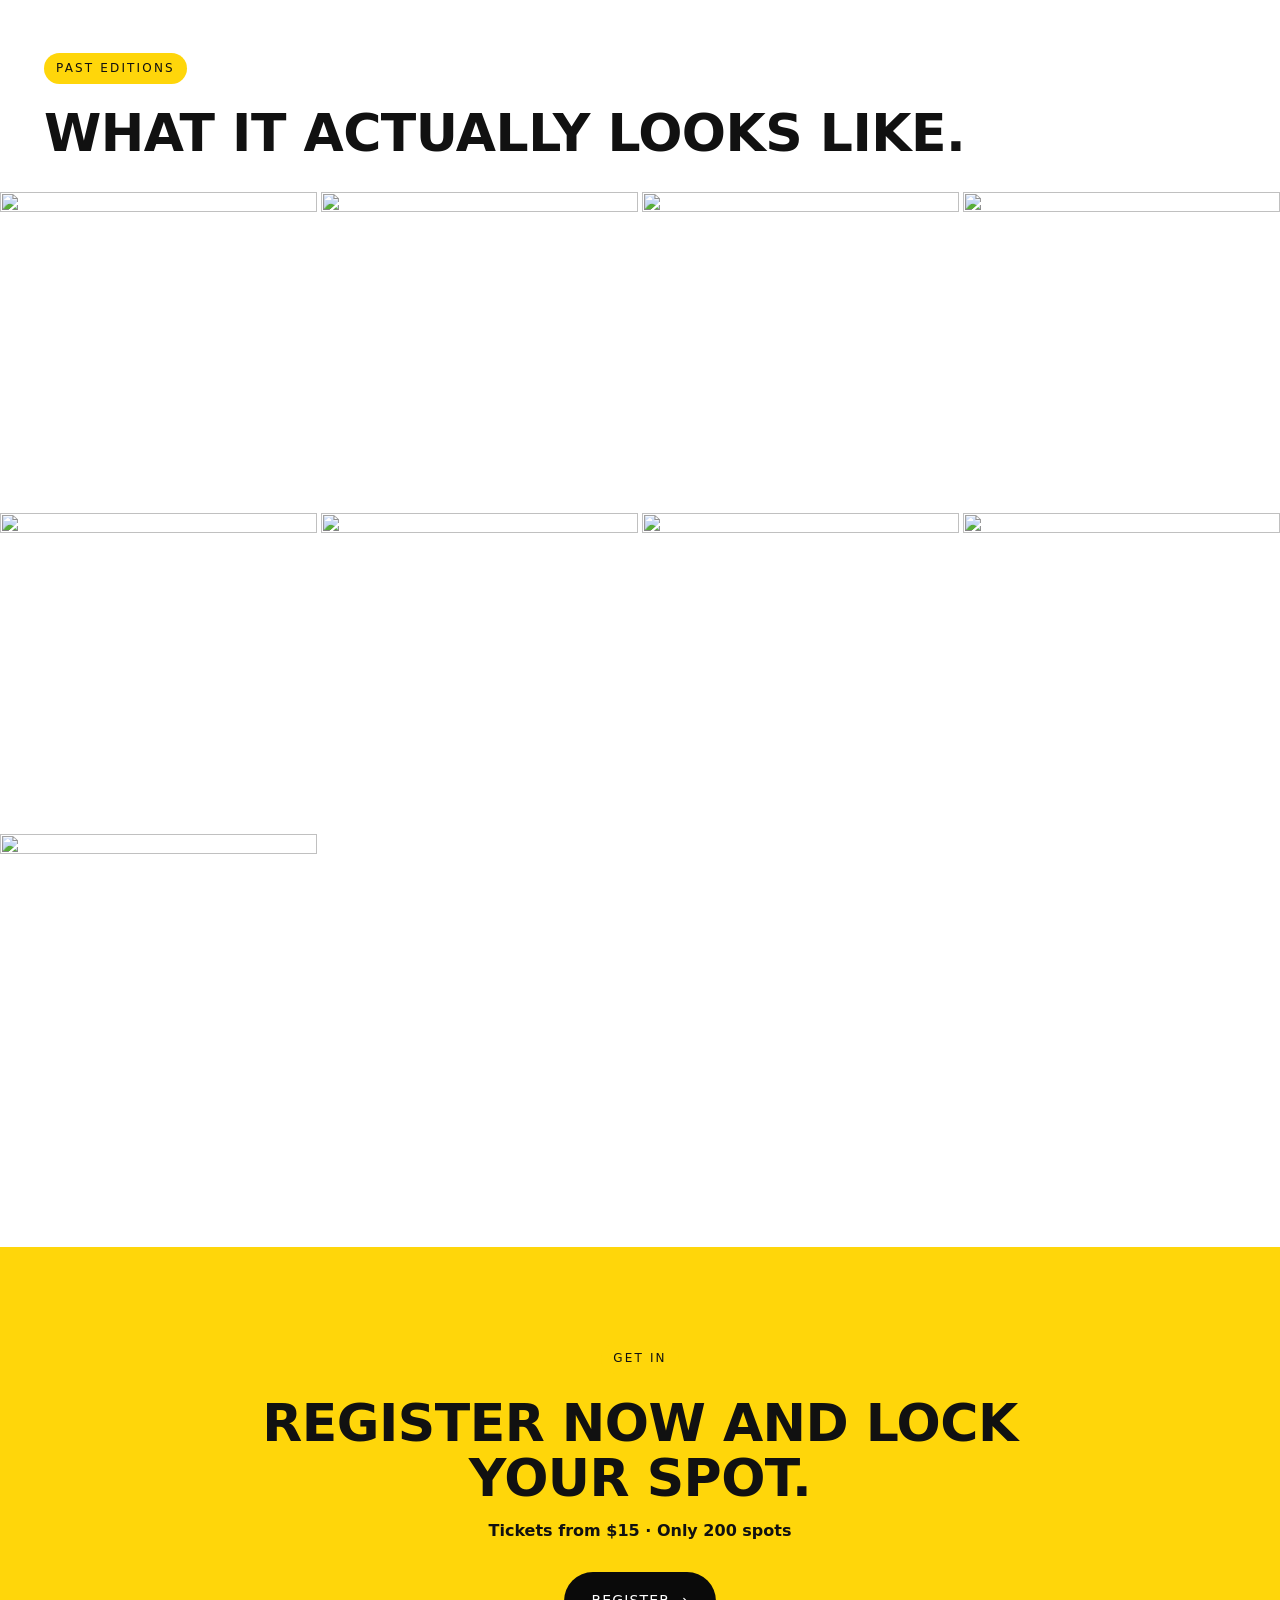
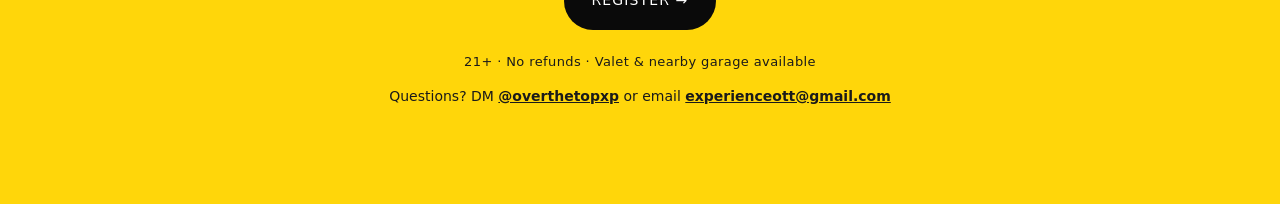
==== commit c4ade277: "Add DJ Jerkz to lineup; rammie opens 3-4PM and closes 6-7PM; 3-up lineup grid; update run of show (#" ====
--- a/index.html
+++ b/index.html
@@ -115,7 +115,19 @@
             <span class="card__attr">poolside</span>
           </div>
           <h3 class="card__title">rammie.mp3</h3>
-          <p class="card__sub">6 PM &ndash; 7 PM</p>
+          <p class="card__sub">3 PM &ndash; 4 PM &amp; 6 PM &ndash; 7 PM</p>
+        </div>
+      </article>
+
+      <article class="card card--dj">
+        <img class="card__img" src="images/jerkz.jpg" alt="DJ Jerkz" />
+        <div class="card__body">
+          <div class="card__access-row">
+            <span class="card__access card__access--free">Live set</span>
+            <span class="card__attr">poolside</span>
+          </div>
+          <h3 class="card__title">Jerkz</h3>
+          <p class="card__sub">4 PM &ndash; 5 PM</p>
         </div>
       </article>
 
@@ -207,7 +219,7 @@
               <h3 class="card__title">Live DJ Sets</h3>
               <p class="card__sub">3 PM &ndash; 7 PM · all afternoon</p>
               <div class="card__expand">
-                <p>rammie.mp3 and Black Woman spinning poolside from doors to last call.</p>
+                <p>rammie.mp3, Jerkz, and Black Woman spinning poolside from doors to last call.</p>
               </div>
               <button class="card__toggle" aria-label="Expand">+</button>
             </div>
@@ -315,8 +327,9 @@
     </p>
 
     <ol class="schedule">
-      <li><span class="schedule__time">3:00 PM</span><span class="schedule__title">Doors open · Pool opens</span><span class="schedule__sub">Music starts poolside</span></li>
+      <li><span class="schedule__time">3:00 PM</span><span class="schedule__title">Doors open · Pool opens</span><span class="schedule__sub">rammie.mp3 · 3 PM – 4 PM</span></li>
       <li><span class="schedule__time">3:30 PM</span><span class="schedule__title">Bar &amp; cabanas open</span><span class="schedule__sub">21+ · VIP cabanas</span></li>
+      <li><span class="schedule__time">4:00 PM</span><span class="schedule__title">Jerkz</span><span class="schedule__sub">4 PM – 5 PM</span></li>
       <li><span class="schedule__time">5:00 PM</span><span class="schedule__title">Black Woman</span><span class="schedule__sub">5 PM – 6 PM</span></li>
       <li><span class="schedule__time">6:00 PM</span><span class="schedule__title">rammie.mp3</span><span class="schedule__sub">6 PM – 7 PM · closing set</span></li>
       <li><span class="schedule__time">7:00 PM</span><span class="schedule__title">Event ends</span><span class="schedule__sub">Endless summer, from Over The Top</span></li>
--- a/styles.css
+++ b/styles.css
@@ -0,0 +1,1577 @@
+/* ============ TOKENS ============ */
+:root {
+  --yellow: #FFD60A;
+  --yellow-deep: #F5C400;
+  --black: #0A0A0A;
+  --ink: #111111;
+  --ink-2: #1a1a1a;
+  --gray-100: #F5F4EE;
+  --gray-200: #E8E6DD;
+  --gray-500: #6B6B66;
+  --white: #FFFFFF;
+
+  --radius: 18px;
+  --radius-lg: 28px;
+
+  --container: 1240px;
+  --container-narrow: 820px;
+
+  --shadow-sm: 0 4px 14px rgba(0,0,0,.08);
+  --shadow-md: 0 14px 40px rgba(0,0,0,.18);
+
+  --display: "Archivo Black", "Inter", system-ui, -apple-system, "Segoe UI", sans-serif;
+  --body: "Inter", system-ui, -apple-system, "Segoe UI", sans-serif;
+}
+
+* { box-sizing: border-box; }
+html, body { margin: 0; padding: 0; }
+html { scroll-behavior: smooth; -webkit-text-size-adjust: 100%; }
+
+body {
+  font-family: var(--body);
+  color: var(--ink);
+  background: var(--white);
+  line-height: 1.55;
+  -webkit-font-smoothing: antialiased;
+  text-rendering: optimizeLegibility;
+}
+
+img { display: block; max-width: 100%; }
+a { color: inherit; }
+button { font: inherit; }
+
+/* ============ LAYOUT HELPERS ============ */
+.container {
+  max-width: var(--container);
+  margin: 0 auto;
+  padding: 0 24px;
+}
+.container--narrow { max-width: var(--container-narrow); }
+.text-center { text-align: center; }
+
+.kicker {
+  display: inline-block;
+  font-family: var(--display);
+  font-size: 12px;
+  letter-spacing: 0.18em;
+  text-transform: uppercase;
+  color: var(--ink);
+  background: var(--yellow);
+  padding: 6px 12px;
+  border-radius: 999px;
+  margin-bottom: 22px;
+}
+.kicker--yellow { background: var(--yellow); color: var(--black); }
+
+.h2 {
+  font-family: var(--display);
+  font-weight: 900;
+  font-size: clamp(28px, 4.5vw, 52px);
+  line-height: 1.05;
+  letter-spacing: -0.01em;
+  margin: 0 0 28px;
+  text-transform: uppercase;
+}
+.h2--light { color: var(--white); }
+
+.lede {
+  font-size: clamp(16px, 1.6vw, 19px);
+  color: var(--ink-2);
+  max-width: 640px;
+  margin: 0 auto 32px;
+}
+
+/* ============ NAV ============ */
+.nav {
+  position: relative;
+  z-index: 1;
+  display: flex;
+  align-items: center;
+  gap: 24px;
+  padding: 14px 24px;
+  background: rgba(10,10,10,.85);
+  backdrop-filter: blur(14px);
+  -webkit-backdrop-filter: blur(14px);
+  color: var(--white);
+  border-bottom: 1px solid rgba(255,255,255,.08);
+}
+.nav__brand {
+  display: flex;
+  align-items: center;
+  gap: 12px;
+  text-decoration: none;
+  font-family: var(--display);
+  letter-spacing: 0.04em;
+}
+.brand-mark {
+  display: block;
+  height: 32px;
+  width: auto;
+}
+.brand-mark--lg { height: 60px; }
+.brand-divider {
+  width: 1px; height: 18px;
+  background: rgba(255,255,255,.25);
+}
+.brand-event {
+  font-size: 13px;
+  letter-spacing: 0.18em;
+  text-transform: uppercase;
+}
+.nav__links {
+  display: none;
+  gap: 22px;
+  margin-left: auto;
+}
+.nav__links a {
+  font-size: 14px;
+  font-weight: 600;
+  color: rgba(255,255,255,.8);
+  text-decoration: none;
+}
+.nav__links a:hover { color: var(--yellow); }
+.nav .btn { margin-left: auto; }
+@media (min-width: 880px) {
+  .nav__links { display: flex; }
+  .nav .btn { margin-left: 0; }
+}
+
+/* ============ BUTTONS ============ */
+.btn {
+  display: inline-flex;
+  align-items: center;
+  justify-content: center;
+  gap: 6px;
+  font-family: var(--display);
+  font-size: 13px;
+  letter-spacing: 0.08em;
+  text-transform: uppercase;
+  text-decoration: none;
+  padding: 12px 18px;
+  border-radius: 999px;
+  border: 2px solid transparent;
+  cursor: pointer;
+  transition: transform .15s ease, background .15s ease, color .15s ease, border-color .15s ease;
+  white-space: nowrap;
+}
+.btn:hover { transform: translateY(-1px); }
+.btn--small { padding: 9px 14px; font-size: 12px; }
+.btn--lg { padding: 16px 26px; font-size: 14px; }
+.btn--yellow { background: var(--yellow); color: var(--black); }
+.btn--yellow:hover { background: var(--yellow-deep); }
+.btn--black { background: var(--black); color: var(--white); }
+.btn--black:hover { background: var(--ink-2); }
+.btn--ghost { background: transparent; color: var(--white); border-color: rgba(255,255,255,.6); }
+.btn--ghost:hover { background: rgba(255,255,255,.1); }
+.btn--ghost-dark { background: transparent; color: var(--black); border-color: var(--black); }
+.btn--ghost-dark:hover { background: rgba(0,0,0,.06); }
+
+/* ============ HERO ============ */
+.hero {
+  position: relative;
+  min-height: 90vh;
+  display: flex;
+  align-items: flex-end;
+  overflow: hidden;
+  color: var(--white);
+}
+.hero__bg {
+  position: absolute;
+  inset: 0;
+  width: 100%;
+  height: 100%;
+  object-fit: cover;
+  z-index: 0;
+}
+.hero__overlay {
+  position: absolute;
+  inset: 0;
+  z-index: 1;
+  background:
+    radial-gradient(ellipse at 80% 20%, rgba(255,214,10,.18), transparent 55%),
+    linear-gradient(180deg, rgba(0,0,0,.2) 0%, rgba(0,0,0,.55) 55%, rgba(0,0,0,.85) 100%);
+}
+.hero__content {
+  position: relative;
+  z-index: 2;
+  width: 100%;
+  max-width: var(--container);
+  margin: 0 auto;
+  padding: 120px 24px 80px;
+}
+.hero__eyebrow {
+  display: inline-flex;
+  align-items: center;
+  gap: 10px;
+  font-family: var(--body);
+  font-weight: 600;
+  font-size: 13px;
+  letter-spacing: 0.14em;
+  text-transform: uppercase;
+  background: rgba(255,255,255,.08);
+  border: 1px solid rgba(255,255,255,.18);
+  padding: 9px 14px;
+  border-radius: 999px;
+  backdrop-filter: blur(8px);
+  margin-bottom: 24px;
+}
+.hero__eyebrow .dot {
+  width: 8px; height: 8px; border-radius: 50%; background: var(--yellow);
+  box-shadow: 0 0 0 4px rgba(255,214,10,.25);
+}
+.hero__title {
+  font-family: var(--display);
+  font-weight: 900;
+  text-transform: uppercase;
+  font-size: clamp(56px, 12vw, 180px);
+  line-height: 0.88;
+  letter-spacing: -0.02em;
+  margin: 0 0 28px;
+}
+.hero__title .line { display: block; }
+.hero__title .line--yellow { color: var(--yellow); }
+.hero__title .line--small {
+  font-size: clamp(16px, 1.6vw, 22px);
+  letter-spacing: 0.34em;
+  font-weight: 900;
+  margin-top: 14px;
+  color: rgba(255,255,255,.85);
+}
+.hero__sub {
+  max-width: 620px;
+  font-size: clamp(15px, 1.5vw, 18px);
+  color: rgba(255,255,255,.85);
+  margin: 0 0 32px;
+}
+.hero__ctas {
+  display: flex;
+  flex-wrap: wrap;
+  gap: 12px;
+  margin-bottom: 48px;
+}
+.hero__ctas .btn--lg,
+.hero__ctas .rsvp-trigger { min-width: 260px; }
+.hero__ctas .rsvp-trigger .btn--lg { width: 100%; min-width: 0; }
+.hero__partners {
+  border-top: 1px solid rgba(255,255,255,.15);
+  padding-top: 22px;
+}
+.hero__partners-label {
+  font-family: var(--display);
+  font-size: 11px;
+  letter-spacing: 0.24em;
+  text-transform: uppercase;
+  color: rgba(255,255,255,.6);
+  display: block;
+  margin-bottom: 12px;
+}
+.hero__partners-label--social { margin-top: 28px; }
+.logo-marquee {
+  width: 100%;
+  max-width: 980px;
+  overflow: hidden;
+  -webkit-mask-image: linear-gradient(to right, transparent, #000 6%, #000 94%, transparent);
+  mask-image: linear-gradient(to right, transparent, #000 6%, #000 94%, transparent);
+}
+.logo-row {
+  display: flex;
+  align-items: center;
+  width: max-content;
+  animation: logo-scroll 36s linear infinite;
+}
+.logo-row:hover { animation-play-state: paused; }
+.logo-row--alt { animation-duration: 30s; }
+@keyframes logo-scroll {
+  from { transform: translateX(0); }
+  to { transform: translateX(-33.333%); }
+}
+.logo-row img {
+  height: 38px;
+  width: auto;
+  max-width: 130px;
+  margin-right: 48px;
+  flex: 0 0 auto;
+  object-fit: contain;
+  object-position: center;
+  filter: brightness(0) invert(1);
+  opacity: 0.9;
+}
+@media (max-width: 480px) {
+  .logo-row img { height: 32px; max-width: 110px; margin-right: 32px; }
+}
+@media (prefers-reduced-motion: reduce) {
+  .logo-row,
+  .partner-track { animation: none; }
+}
+.hero__scroll {
+  position: absolute;
+  z-index: 2;
+  bottom: 22px;
+  right: 24px;
+  font-family: var(--display);
+  font-size: 11px;
+  letter-spacing: 0.24em;
+  color: rgba(255,255,255,.7);
+  text-transform: uppercase;
+}
+
+/* ============ BANDS ============ */
+.band {
+  padding: 96px 0;
+  background: var(--white);
+}
+.band--yellow { background: var(--yellow); }
+.band--cream { background: var(--gray-100); }
+.band--dark { background: var(--black); color: var(--white); }
+.band--dark .h2 { color: var(--white); }
+
+@media (max-width: 720px) {
+  .band { padding: 72px 0; }
+}
+
+/* ============ VISION ============ */
+.vision__grid {
+  display: grid;
+  gap: 48px;
+}
+.vision__copy p { font-size: clamp(15px, 1.4vw, 17px); margin: 0 0 14px; color: var(--ink-2); }
+.vision__copy strong { background: rgba(0,0,0,.08); padding: 1px 6px; border-radius: 4px; }
+.vision__stats {
+  display: grid;
+  grid-template-columns: repeat(2, 1fr);
+  gap: 12px;
+}
+.stat {
+  background: var(--black);
+  color: var(--white);
+  padding: 22px 20px;
+  border-radius: var(--radius);
+}
+.stat__num {
+  font-family: var(--display);
+  font-size: clamp(32px, 4vw, 48px);
+  line-height: 1;
+  color: var(--yellow);
+  margin-bottom: 6px;
+}
+.stat__label {
+  font-size: 13px;
+  letter-spacing: 0.06em;
+  text-transform: uppercase;
+  color: rgba(255,255,255,.7);
+}
+@media (min-width: 900px) {
+  .vision__grid { grid-template-columns: 1.3fr 1fr; align-items: start; gap: 72px; }
+  .vision__stats { grid-template-columns: repeat(2, 1fr); }
+}
+
+/* ============ SCHEDULE ============ */
+.ros-phase-label {
+  display: inline-block;
+  font-family: var(--display);
+  font-size: 11px;
+  letter-spacing: 0.18em;
+  text-transform: uppercase;
+  color: var(--black);
+  background: var(--yellow);
+  padding: 7px 14px;
+  border-radius: 999px;
+  margin: 28px 0 6px;
+}
+.ros-phase-label:first-of-type { margin-top: 8px; }
+
+/* ============ OPERATIONAL ASKS ============ */
+.ops-simple {
+  list-style: none;
+  margin: 0;
+  padding: 0;
+  max-width: 820px;
+}
+.ops-simple li {
+  display: flex;
+  align-items: flex-start;
+  gap: 18px;
+  padding: 22px 0;
+  border-top: 1px solid var(--gray-200);
+}
+.ops-simple li:first-child { border-top: none; padding-top: 4px; }
+.ops-simple h4 {
+  font-family: var(--display);
+  font-size: clamp(18px, 2vw, 22px);
+  text-transform: uppercase;
+  letter-spacing: -0.005em;
+  margin: 0 0 6px;
+  color: var(--ink);
+}
+.ops-simple p {
+  margin: 0;
+  font-size: 15px;
+  line-height: 1.5;
+  color: var(--gray-500);
+}
+.ops-status {
+  display: inline-block;
+  flex-shrink: 0;
+  width: 12px;
+  height: 12px;
+  border-radius: 50%;
+  margin-top: 10px;
+  background: var(--gray-500);
+  box-shadow: 0 0 0 3px rgba(0,0,0,.04);
+}
+.ops-status.is-confirmed { background: #34C759; }
+.ops-status.is-pending { background: var(--yellow); }
+.ops-status.is-open { background: #FF453A; }
+
+/* ============ VENUE / SITE MAP ============ */
+.venue-map {
+  margin: 0;
+  border-radius: var(--radius-lg);
+  overflow: hidden;
+  background: var(--white);
+  border: 1px solid var(--gray-200);
+  box-shadow: var(--shadow-md);
+}
+.venue-map img {
+  width: 100%;
+  height: auto;
+  display: block;
+}
+.venue-map figcaption {
+  font-family: var(--body);
+  font-size: 13px;
+  color: var(--gray-500);
+  text-align: center;
+  padding: 14px 16px;
+  background: var(--white);
+  letter-spacing: 0.04em;
+}
+.venue-cta {
+  text-align: center;
+  margin-top: 28px;
+}
+
+.schedule {
+  list-style: none;
+  margin: 0;
+  padding: 0;
+  display: grid;
+  gap: 0;
+}
+.schedule li {
+  display: grid;
+  grid-template-columns: 110px 1fr;
+  align-items: baseline;
+  padding: 22px 0;
+  border-bottom: 1px solid rgba(255,255,255,.1);
+  gap: 16px;
+}
+.schedule li:last-child { border-bottom: none; }
+.schedule__time {
+  font-family: var(--display);
+  font-size: 14px;
+  letter-spacing: 0.08em;
+  color: var(--yellow);
+  text-transform: uppercase;
+}
+.schedule__title {
+  font-family: var(--display);
+  font-size: clamp(18px, 2vw, 24px);
+  text-transform: uppercase;
+  letter-spacing: -0.005em;
+  display: block;
+}
+.schedule__sub {
+  display: block;
+  font-size: 14px;
+  color: rgba(255,255,255,.65);
+  margin-top: 4px;
+  grid-column: 2;
+}
+@media (min-width: 720px) {
+  .schedule li { grid-template-columns: 160px 1fr; }
+}
+
+/* ============ PROGRAMMING GRID ============ */
+.prog-grid {
+  display: grid;
+  gap: 18px;
+  grid-template-columns: 1fr;
+}
+.card {
+  position: relative;
+  border-radius: var(--radius-lg);
+  overflow: hidden;
+  background: var(--gray-100);
+  border: 1px solid var(--gray-200);
+  transition: transform .25s ease, box-shadow .25s ease;
+  cursor: pointer;
+}
+.card:hover { transform: translateY(-3px); box-shadow: var(--shadow-md); }
+.card__img {
+  width: 100%;
+  aspect-ratio: 1 / 1;
+  object-fit: cover;
+  display: block;
+}
+/* Portrait shots: anchor crop to top so the subject's face is visible */
+.card__img[src*="dj-sets"],
+.card__img[src*="singalong"] { object-position: center top; }
+.card__body {
+  position: relative;
+  padding: 22px 22px 24px;
+}
+.card__partner {
+  font-family: var(--display);
+  font-size: 10px;
+  letter-spacing: 0.06em;
+  text-transform: uppercase;
+  color: var(--ink);
+  background: var(--yellow);
+  display: inline-block;
+  padding: 5px 10px;
+  border-radius: 999px;
+  margin-bottom: 12px;
+}
+.card__title {
+  font-family: var(--display);
+  font-size: clamp(20px, 2.4vw, 26px);
+  line-height: 1.05;
+  margin: 0 0 6px;
+  text-transform: uppercase;
+}
+.card__sub {
+  font-size: 14px;
+  color: var(--gray-500);
+  margin: 0;
+}
+.card__expand {
+  max-height: 0;
+  overflow: hidden;
+  transition: max-height .35s ease, margin .35s ease;
+}
+.card__expand p {
+  margin: 16px 0 0;
+  font-size: 15px;
+  color: var(--ink-2);
+}
+.card.is-open .card__expand { max-height: 320px; }
+.card__toggle {
+  position: absolute;
+  right: 18px;
+  bottom: 18px;
+  width: 38px; height: 38px;
+  border-radius: 50%;
+  background: var(--black);
+  color: var(--yellow);
+  border: none;
+  font-size: 22px;
+  font-weight: 700;
+  line-height: 1;
+  display: inline-flex;
+  align-items: center;
+  justify-content: center;
+  cursor: pointer;
+  transition: transform .25s ease, background .25s ease;
+}
+.card.is-open .card__toggle { transform: rotate(45deg); background: var(--yellow); color: var(--black); }
+.card--feature {
+  background: var(--black);
+  color: var(--white);
+  border-color: var(--black);
+}
+.card--feature .card__title { color: var(--white); }
+.card--feature .card__sub { color: rgba(255,255,255,.7); }
+.card--feature .card__expand p { color: rgba(255,255,255,.85); }
+.card--feature .card__toggle { background: var(--yellow); color: var(--black); }
+
+@media (min-width: 700px) {
+  .prog-grid { grid-template-columns: 1fr 1fr; }
+}
+@media (min-width: 1080px) {
+  .prog-grid { grid-template-columns: repeat(3, 1fr); }
+}
+/* Mobile: swipeable horizontal carousel instead of a long vertical stack */
+@media (max-width: 699px) {
+  .prog-grid {
+    display: flex;
+    overflow-x: auto;
+    scroll-snap-type: x mandatory;
+    gap: 14px;
+    padding-bottom: 14px;
+    -webkit-overflow-scrolling: touch;
+    scrollbar-width: none;
+  }
+  .prog-grid::-webkit-scrollbar { display: none; }
+  .prog-grid > .card {
+    flex: 0 0 86%;
+    scroll-snap-align: start;
+    align-self: flex-start;
+  }
+}
+
+/* ============ RAIL (contained scroll carousel with arrows) ============ */
+.rail {
+  position: relative;
+  margin-top: 12px;
+}
+.rail__viewport {
+  overflow-x: auto;
+  overflow-y: hidden;
+  scroll-snap-type: x mandatory;
+  scroll-behavior: smooth;
+  scrollbar-width: none;
+  -webkit-overflow-scrolling: touch;
+  -webkit-mask-image: linear-gradient(to right, transparent, #000 2.5%, #000 97.5%, transparent);
+  mask-image: linear-gradient(to right, transparent, #000 2.5%, #000 97.5%, transparent);
+  padding: 8px 0 16px;
+}
+.rail__viewport::-webkit-scrollbar { display: none; }
+.rail__track {
+  display: flex;
+  gap: 16px;
+  width: max-content;
+}
+.rail__track > .card--rail {
+  flex: 0 0 320px;
+  scroll-snap-align: start;
+  align-self: flex-start;
+}
+@media (max-width: 720px) {
+  .rail__track > .card--rail { flex: 0 0 260px; }
+}
+
+.rail__nav {
+  position: absolute;
+  top: 50%;
+  transform: translateY(-50%);
+  width: 46px;
+  height: 46px;
+  border-radius: 50%;
+  background: var(--black);
+  color: var(--yellow);
+  border: none;
+  cursor: pointer;
+  font-size: 22px;
+  font-weight: 700;
+  line-height: 1;
+  z-index: 5;
+  display: flex;
+  align-items: center;
+  justify-content: center;
+  box-shadow: 0 8px 22px rgba(0,0,0,.25);
+  transition: transform .15s ease, background .15s ease, opacity .2s ease;
+  padding: 0;
+}
+.rail__nav:hover { transform: translateY(-50%) scale(1.08); background: var(--ink-2); }
+.rail__nav--prev { left: -22px; }
+.rail__nav--next { right: -22px; }
+.band--dark .rail__nav { background: var(--yellow); color: var(--black); }
+.band--dark .rail__nav:hover { background: var(--yellow-deep); }
+@media (max-width: 880px) {
+  .rail__nav--prev { left: -10px; }
+  .rail__nav--next { right: -10px; }
+}
+@media (max-width: 720px) {
+  .rail__nav { display: none; }
+}
+
+/* ============ CARD MARQUEE (legacy, kept for reference) ============ */
+.card-marquee {
+  overflow: hidden;
+  position: relative;
+  margin: 32px 0 0;
+  padding: 8px 0 16px;
+  -webkit-mask-image: linear-gradient(to right, transparent, #000 4%, #000 96%, transparent);
+  mask-image: linear-gradient(to right, transparent, #000 4%, #000 96%, transparent);
+}
+.card-track {
+  display: flex;
+  gap: 16px;
+  width: max-content;
+  padding: 0 24px;
+  animation: card-scroll 80s linear infinite;
+  will-change: transform;
+}
+.card-track--alt { animation-duration: 70s; }
+.card-track:hover { animation-play-state: paused; }
+.card-track.is-paused { animation-play-state: paused; }
+@keyframes card-scroll {
+  from { transform: translateX(0); }
+  to { transform: translateX(-50%); }
+}
+@media (prefers-reduced-motion: reduce) {
+  .card-track { animation: none; }
+}
+.card-track > .card--rail {
+  flex: 0 0 320px;
+  align-self: flex-start;
+}
+@media (max-width: 720px) {
+  .card-track > .card--rail { flex: 0 0 280px; }
+}
+
+/* Dark band card variant (VIP section) */
+.card--dark {
+  background: var(--ink-2);
+  border-color: rgba(255,255,255,.08);
+  color: var(--white);
+}
+.card--dark .card__title { color: var(--white); }
+.card--dark .card__sub { color: rgba(255,255,255,.7); }
+.card--dark .card__attr { color: rgba(255,255,255,.55); }
+.card--dark .card__expand p { color: rgba(255,255,255,.85); }
+.card--dark .card__toggle { background: var(--yellow); color: var(--black); }
+
+/* DJ card variant: portrait crop, no toggle */
+.card--dj .card__img { object-position: center top; }
+.card--dj .card__toggle { display: none; }
+
+/* DJ lineup: static grid (no carousel) */
+.lineup-grid {
+  display: grid;
+  grid-template-columns: repeat(3, minmax(0, 1fr));
+  gap: 20px;
+  max-width: 1140px;
+}
+@media (max-width: 900px) {
+  .lineup-grid { grid-template-columns: repeat(2, minmax(0, 1fr)); max-width: 760px; }
+}
+@media (max-width: 600px) {
+  .lineup-grid { grid-template-columns: 1fr; gap: 16px; }
+}
+
+/* Visible in-card link (e.g. Group Weekend Bundle booking) */
+.card-link {
+  display: inline-block;
+  margin-top: 8px;
+  font-family: var(--display);
+  font-size: 12px;
+  letter-spacing: 0.08em;
+  text-transform: uppercase;
+  color: var(--yellow);
+  text-decoration: underline;
+  text-underline-offset: 3px;
+}
+.card-link:hover { color: var(--yellow-deep); }
+
+/* Touch devices: swap the auto-marquee for a native swipeable rail */
+@media (hover: none) and (pointer: coarse) {
+  .card-marquee {
+    overflow-x: auto;
+    overflow-y: hidden;
+    scroll-snap-type: x mandatory;
+    -webkit-overflow-scrolling: touch;
+    scrollbar-width: none;
+    -webkit-mask-image: none;
+    mask-image: none;
+  }
+  .card-marquee::-webkit-scrollbar { display: none; }
+  .card-track { animation: none; }
+  .card-track > .card--rail { scroll-snap-align: start; }
+  .card-track > [aria-hidden="true"] { display: none; }
+}
+
+/* ============ ACCESS BADGES (free vs paid) ============ */
+.access-key {
+  display: flex;
+  flex-wrap: wrap;
+  gap: 8px;
+  margin: 0 0 28px;
+}
+.access {
+  font-family: var(--display);
+  font-size: 10px;
+  letter-spacing: 0.08em;
+  text-transform: uppercase;
+  padding: 6px 11px;
+  border-radius: 999px;
+  display: inline-flex;
+  align-items: center;
+}
+.access--free { background: #1F8A3A; color: #fff; }
+.access--cash { background: var(--yellow); color: var(--black); }
+.access--vip  { background: var(--black); color: var(--yellow); }
+
+.card__access-row {
+  display: flex;
+  flex-wrap: wrap;
+  align-items: center;
+  gap: 8px;
+  margin-bottom: 12px;
+}
+.card__access {
+  font-family: var(--display);
+  font-size: 10px;
+  letter-spacing: 0.06em;
+  text-transform: uppercase;
+  padding: 5px 10px;
+  border-radius: 999px;
+  display: inline-block;
+}
+.card__access--free { background: #1F8A3A; color: #fff; }
+.card__access--cash { background: var(--yellow); color: var(--black); }
+.card__access--vip  { background: var(--black); color: var(--yellow); }
+.card__attr {
+  font-size: 11px;
+  letter-spacing: 0.08em;
+  text-transform: uppercase;
+  color: var(--gray-500);
+}
+
+/* ============ DJ LINEUP ============ */
+.dj-grid {
+  display: grid;
+  gap: 14px;
+  grid-template-columns: 1fr;
+  margin-top: 16px;
+}
+.dj {
+  position: relative;
+  border-radius: var(--radius-lg);
+  overflow: hidden;
+  aspect-ratio: 3 / 4;
+  background: var(--ink-2);
+  isolation: isolate;
+}
+.dj__img {
+  width: 100%;
+  height: 100%;
+  object-fit: cover;
+  display: block;
+  transition: transform .4s ease;
+}
+.dj:hover .dj__img { transform: scale(1.04); }
+.dj__overlay {
+  position: absolute;
+  inset: 0;
+  display: flex;
+  flex-direction: column;
+  justify-content: flex-end;
+  padding: 20px;
+  color: var(--white);
+  background: linear-gradient(180deg, transparent 45%, rgba(0,0,0,.85) 100%);
+}
+.dj__name {
+  font-family: var(--display);
+  font-size: clamp(20px, 2vw, 26px);
+  text-transform: uppercase;
+  letter-spacing: -0.005em;
+  margin: 0;
+  line-height: 1.05;
+}
+.dj__role {
+  font-size: 12px;
+  color: rgba(255,255,255,.75);
+  letter-spacing: 0.1em;
+  text-transform: uppercase;
+  margin: 6px 0 0;
+}
+@media (min-width: 600px) {
+  .dj-grid { grid-template-columns: repeat(2, 1fr); }
+}
+@media (min-width: 900px) {
+  .dj-grid { grid-template-columns: repeat(5, 1fr); gap: 16px; }
+}
+
+/* ============ PARTNERS ============ */
+.presenting {
+  display: grid;
+  gap: 24px;
+  grid-template-columns: 1fr;
+  align-items: center;
+  background: var(--white);
+  border: 1px solid var(--gray-200);
+  border-radius: var(--radius-lg);
+  padding: 28px;
+  margin: 16px 0 12px;
+}
+.presenting__logo {
+  display: flex;
+  align-items: center;
+  justify-content: center;
+  background: var(--white);
+  padding: 16px;
+  border-radius: var(--radius);
+  border: 1px solid var(--gray-200);
+}
+.presenting__logo img {
+  display: block;
+  width: 100%;
+  max-width: 240px;
+  height: auto;
+  object-fit: contain;
+}
+.presenting__label {
+  display: inline-block;
+  font-family: var(--display);
+  font-size: 11px;
+  letter-spacing: 0.22em;
+  text-transform: uppercase;
+  color: var(--black);
+  background: var(--yellow);
+  padding: 6px 12px;
+  border-radius: 999px;
+  margin-bottom: 12px;
+}
+.presenting__copy p {
+  margin: 0;
+  font-size: clamp(15px, 1.4vw, 17px);
+  color: var(--ink-2);
+  line-height: 1.5;
+}
+@media (min-width: 720px) {
+  .presenting { grid-template-columns: 280px 1fr; gap: 36px; padding: 32px 36px; }
+}
+.presenting--logo-only {
+  grid-template-columns: 1fr !important;
+  justify-items: center;
+  padding: 28px;
+}
+.presenting--logo-only .presenting__logo {
+  max-width: 360px;
+  width: 100%;
+}
+
+.vendor-grid {
+  display: grid;
+  gap: 14px;
+  grid-template-columns: 1fr;
+  margin: 14px 0 0;
+}
+.vendor {
+  background: var(--white);
+  border: 1px solid var(--gray-200);
+  border-radius: var(--radius-lg);
+  overflow: hidden;
+  transition: transform .2s ease, border-color .2s ease;
+}
+.vendor:hover { transform: translateY(-2px); border-color: var(--black); }
+.vendor__img {
+  width: 100%;
+  aspect-ratio: 4 / 3;
+  object-fit: cover;
+  display: block;
+}
+.vendor__img--text {
+  display: flex;
+  align-items: center;
+  justify-content: center;
+  background: var(--black);
+  color: var(--yellow);
+  font-family: var(--display);
+  font-size: clamp(22px, 3vw, 32px);
+  letter-spacing: 0.04em;
+  text-transform: uppercase;
+  text-align: center;
+  padding: 24px;
+}
+.vendor__body { padding: 18px 22px 22px; }
+.vendor__name {
+  font-family: var(--display);
+  font-size: clamp(18px, 2vw, 22px);
+  text-transform: uppercase;
+  letter-spacing: 0.01em;
+  margin: 0 0 6px;
+}
+.vendor__role {
+  margin: 0;
+  font-size: 14px;
+  color: var(--gray-500);
+  line-height: 1.45;
+}
+@media (min-width: 720px) {
+  .vendor-grid { grid-template-columns: repeat(3, 1fr); }
+}
+
+/* ============ PARTNERS (legacy marquee) ============ */
+.partners-subhead {
+  font-family: var(--display);
+  font-size: 13px;
+  letter-spacing: 0.22em;
+  text-transform: uppercase;
+  color: var(--ink-2);
+  margin: 40px 0 14px;
+}
+.partners-subhead:first-of-type { margin-top: 24px; }
+.partner-marquee {
+  overflow: hidden;
+  margin-top: 12px;
+  -webkit-mask-image: linear-gradient(to right, transparent, #000 4%, #000 96%, transparent);
+  mask-image: linear-gradient(to right, transparent, #000 4%, #000 96%, transparent);
+}
+.partner-track {
+  display: flex;
+  width: max-content;
+  animation: logo-scroll 55s linear infinite;
+}
+.partner-track:hover { animation-play-state: paused; }
+.partner-track--alt { animation-duration: 46s; }
+.partner {
+  flex: 0 0 196px;
+  margin-right: 12px;
+  background: var(--white);
+  border: 1px solid var(--gray-200);
+  border-radius: var(--radius);
+  padding: 24px 20px;
+  min-height: 150px;
+  display: flex;
+  flex-direction: column;
+  justify-content: space-between;
+  align-items: stretch;
+  text-align: left;
+  transition: transform .2s ease, border-color .2s ease;
+}
+.partner:hover { transform: translateY(-2px); border-color: var(--black); }
+.partner__logo {
+  font-family: var(--display);
+  font-size: clamp(18px, 2.6vw, 28px);
+  letter-spacing: 0.04em;
+}
+.partner__img {
+  display: block;
+  height: 44px;
+  width: 100%;
+  max-width: 160px;
+  object-fit: contain;
+  object-position: left center;
+  filter: brightness(0);
+  opacity: 0.9;
+}
+/* The Hennessy logo ships as a black mark on a solid white background, so the
+   default brightness(0) filter would render it as a solid black box. The
+   partner card background is already white, so dropping the filter lets the
+   logo sit seamlessly. */
+.partner__img[src*="hennessy"] { filter: none; opacity: 1; height: 56px; }
+.partner__role {
+  font-size: 13px;
+  color: var(--gray-500);
+  margin-top: 16px;
+  line-height: 1.45;
+}
+.partner--tba {
+  background: var(--black);
+  color: var(--white);
+  border-color: var(--black);
+}
+.partner--tba .partner__role { color: rgba(255,255,255,.6); }
+
+.partners-cta {
+  margin: 32px 0 0;
+  font-size: 15px;
+  color: var(--ink-2);
+}
+.partners-cta a { font-weight: 600; text-decoration: underline; }
+
+.partner-logos { display: flex; flex-wrap: wrap; gap: 16px; align-items: center; margin: 20px 0 6px; }
+.partner-logo { display: inline-flex; align-items: center; justify-content: center; background: #fff; border-radius: 14px; padding: 14px 22px; box-shadow: 0 4px 14px rgba(0,0,0,.08); }
+.partner-logo img { height: 46px; width: auto; display: block; }
+
+@media (max-width: 480px) {
+  .partner { flex-basis: 172px; }
+}
+
+/* ============ AUDIENCE ============ */
+.audience-grid {
+  display: grid;
+  grid-template-columns: repeat(2, 1fr);
+  gap: 12px;
+  margin: 12px 0 36px;
+}
+.aud {
+  border: 1px solid rgba(255,255,255,.12);
+  border-radius: var(--radius);
+  padding: 24px 20px;
+}
+.aud__num {
+  font-family: var(--display);
+  font-size: clamp(28px, 3.6vw, 42px);
+  color: var(--yellow);
+  line-height: 1;
+  margin-bottom: 8px;
+}
+.aud__label { font-size: 14px; color: rgba(255,255,255,.75); }
+
+.audience-reach {
+  display: grid;
+  grid-template-columns: repeat(2, 1fr);
+  gap: 12px;
+  margin-top: 12px;
+  background: var(--ink);
+  border-radius: var(--radius);
+  padding: 22px;
+}
+.reach__num {
+  font-family: var(--display);
+  font-size: clamp(22px, 2.6vw, 32px);
+  color: var(--white);
+  line-height: 1;
+}
+.reach__label {
+  font-size: 12px;
+  letter-spacing: 0.08em;
+  text-transform: uppercase;
+  color: rgba(255,255,255,.6);
+  margin-top: 6px;
+}
+
+@media (min-width: 720px) {
+  .audience-grid { grid-template-columns: repeat(3, 1fr); }
+  .audience-reach { grid-template-columns: repeat(4, 1fr); }
+}
+
+/* ============ GALLERY ============ */
+.gallery {
+  display: grid;
+  grid-template-columns: repeat(2, 1fr);
+  gap: 4px;
+  margin-top: 32px;
+}
+.gallery img {
+  width: 100%;
+  aspect-ratio: 1 / 1;
+  object-fit: cover;
+}
+@media (min-width: 720px) {
+  .gallery { grid-template-columns: repeat(3, 1fr); }
+}
+@media (min-width: 1080px) {
+  .gallery { grid-template-columns: repeat(4, 1fr); }
+}
+
+/* ============ REGISTER ============ */
+.cta-row {
+  display: flex;
+  flex-wrap: wrap;
+  gap: 12px;
+  justify-content: center;
+}
+
+/* ============ FOOTER ============ */
+.footer {
+  background: var(--black);
+  color: rgba(255,255,255,.78);
+  padding: 72px 0 32px;
+}
+.footer a { color: var(--yellow); text-decoration: none; }
+.footer a:hover { text-decoration: underline; }
+.footer__grid {
+  display: grid;
+  grid-template-columns: 1fr;
+  gap: 40px;
+}
+.footer__brand p {
+  margin: 16px 0 0;
+  max-width: 420px;
+  font-size: 14px;
+  color: rgba(255,255,255,.65);
+}
+.footer__col h4 {
+  font-family: var(--display);
+  font-size: 12px;
+  letter-spacing: 0.18em;
+  text-transform: uppercase;
+  color: var(--yellow);
+  margin: 0 0 12px;
+}
+.footer__col p { margin: 0; font-size: 14px; line-height: 1.7; }
+.footer__legal {
+  border-top: 1px solid rgba(255,255,255,.1);
+  margin-top: 48px;
+  padding-top: 24px;
+  font-size: 12px;
+  text-align: center;
+  color: rgba(255,255,255,.45);
+  padding-left: 24px;
+  padding-right: 24px;
+}
+@media (min-width: 720px) {
+  .footer__grid { grid-template-columns: 2fr 1fr 1fr 1fr; }
+}
+
+/* ============ RSVP FRAME (Sweatpals waitlist iframe button) ============ */
+/* The iframe renders the Sweatpals button; clicks open the waitlist popup
+   provided by the script tag loaded at the bottom of the body. */
+.rsvp-frame {
+  display: inline-block;
+  vertical-align: middle;
+  border: 0;
+  width: 100%;
+}
+.rsvp-frame--sm {
+  max-width: 160px;
+  height: 44px;
+}
+.rsvp-frame--lg {
+  max-width: 280px;
+  height: 56px;
+}
+@media (max-width: 480px) {
+  .rsvp-frame--lg { max-width: 100%; }
+}
+
+/* ============ SWEATPALS EMBED (legacy, unused) ============ */
+/* Sweatpals injects its own button at the script tag location. Wrapper sets
+   minimum sizing so the layout reserves space and the injected button matches
+   our scale. The Sweatpals modal handles the waitlist signup popup. */
+.sweatpals-embed {
+  display: inline-block;
+  vertical-align: middle;
+}
+.sweatpals-embed--sm { min-width: 130px; }
+.sweatpals-embed--lg { min-width: 220px; }
+.sweatpals-embed button,
+.sweatpals-embed > button {
+  font-family: var(--display) !important;
+  text-transform: uppercase !important;
+  letter-spacing: 0.08em !important;
+  border-radius: 999px !important;
+}
+
+/* ============ RSVP MODAL (Sweatpals waitlist iframe) ============ */
+.rsvp-modal {
+  position: fixed;
+  inset: 0;
+  z-index: 1000;
+  display: none;
+  align-items: center;
+  justify-content: center;
+  padding: 24px;
+}
+.rsvp-modal.is-open { display: flex; }
+.rsvp-modal__backdrop {
+  position: absolute;
+  inset: 0;
+  background: rgba(0,0,0,.78);
+  border: 0;
+  padding: 0;
+  cursor: pointer;
+  -webkit-backdrop-filter: blur(4px);
+  backdrop-filter: blur(4px);
+}
+.rsvp-modal__dialog {
+  position: relative;
+  z-index: 1;
+  width: min(96vw, 560px);
+  height: min(94vh, 780px);
+  background: var(--black);
+  border-radius: 22px;
+  overflow: hidden;
+  box-shadow: 0 30px 80px rgba(0,0,0,.5);
+}
+.rsvp-modal__frame {
+  width: 100%;
+  height: 100%;
+  border: 0;
+  display: block;
+  background: var(--black);
+}
+.rsvp-modal__close {
+  position: absolute;
+  top: 12px;
+  right: 12px;
+  z-index: 2;
+  width: 38px;
+  height: 38px;
+  border-radius: 50%;
+  background: rgba(0,0,0,.55);
+  color: #fff;
+  border: 0;
+  font-size: 22px;
+  line-height: 1;
+  cursor: pointer;
+  display: flex;
+  align-items: center;
+  justify-content: center;
+  transition: background .15s ease, transform .15s ease;
+}
+.rsvp-modal__close:hover { background: rgba(0,0,0,.85); transform: scale(1.05); }
+body.is-rsvp-open { overflow: hidden; }
+
+/* ============ SWEATPALS WIDGET (script-paired iframe button) ============ */
+/* Renders the Sweatpals checkout button directly. The script in <head>
+   handles the popup overlay when the iframe button is clicked. */
+.sweatpals-widget {
+  display: inline-block;
+  vertical-align: middle;
+  line-height: 0;
+}
+.sweatpals-widget iframe {
+  border: 0;
+  display: block;
+  width: 100%;
+  background: transparent;
+}
+.sweatpals-widget--sm { width: 160px; }
+.sweatpals-widget--sm iframe { height: 44px; }
+.sweatpals-widget--lg { width: 280px; }
+.sweatpals-widget--lg iframe { height: 56px; }
+@media (max-width: 480px) {
+  .sweatpals-widget--lg { width: 100%; max-width: 360px; }
+}
+
+/* ============ PRE-REGISTER MODAL (custom waitlist form) ============ */
+.rsvp-modal {
+  position: fixed;
+  inset: 0;
+  z-index: 1000;
+  display: none;
+  align-items: center;
+  justify-content: center;
+  padding: 20px;
+}
+.rsvp-modal.is-open { display: flex; }
+body.is-rsvp-open { overflow: hidden; }
+
+.rsvp-modal__backdrop {
+  position: absolute;
+  inset: 0;
+  background: rgba(0,0,0,.78);
+  border: 0;
+  padding: 0;
+  cursor: pointer;
+  -webkit-backdrop-filter: blur(6px);
+  backdrop-filter: blur(6px);
+}
+.rsvp-modal__dialog {
+  position: relative;
+  z-index: 1;
+  width: min(96vw, 460px);
+  max-height: 92vh;
+  overflow-y: auto;
+  background: var(--black);
+  color: var(--white);
+  border-radius: 22px;
+  box-shadow: 0 30px 80px rgba(0,0,0,.5);
+  padding: 32px 28px 28px;
+  font-family: var(--body);
+}
+.rsvp-modal__dialog--frame {
+  width: min(96vw, 560px);
+  height: min(94vh, 800px);
+  max-height: 94vh;
+  padding: 0;
+  overflow: hidden;
+}
+.rsvp-modal__iframe {
+  width: 100%;
+  height: 100%;
+  border: 0;
+  display: block;
+  background: var(--black);
+}
+.rsvp-modal__close {
+  position: absolute;
+  top: 12px;
+  right: 12px;
+  width: 38px;
+  height: 38px;
+  border-radius: 50%;
+  background: rgba(255,255,255,.1);
+  color: var(--white);
+  border: 0;
+  font-size: 22px;
+  line-height: 1;
+  cursor: pointer;
+  display: flex;
+  align-items: center;
+  justify-content: center;
+  transition: background .15s ease, transform .15s ease;
+}
+.rsvp-modal__close:hover { background: rgba(255,255,255,.2); transform: scale(1.05); }
+.rsvp-modal__title {
+  font-family: var(--display);
+  font-size: 26px;
+  letter-spacing: 0;
+  text-transform: none;
+  margin: 4px 0 8px;
+  text-align: center;
+}
+.rsvp-modal__lede {
+  margin: 0 0 22px;
+  text-align: center;
+  color: rgba(255,255,255,.75);
+  font-size: 15px;
+  line-height: 1.5;
+}
+.rsvp-form { display: flex; flex-direction: column; gap: 12px; }
+.rsvp-field { display: block; }
+.rsvp-field__label {
+  display: block;
+  font-size: 12px;
+  letter-spacing: 0.08em;
+  text-transform: uppercase;
+  color: rgba(255,255,255,.6);
+  margin-bottom: 6px;
+}
+.rsvp-field__input {
+  width: 100%;
+  padding: 14px 16px;
+  background: rgba(255,255,255,.08);
+  border: 1px solid rgba(255,255,255,.12);
+  border-radius: 12px;
+  color: var(--white);
+  font-family: var(--body);
+  font-size: 16px;
+  outline: none;
+  transition: border-color .15s ease, background .15s ease;
+}
+.rsvp-field__input:focus {
+  border-color: var(--yellow);
+  background: rgba(255,255,255,.12);
+}
+.rsvp-field__input::placeholder { color: rgba(255,255,255,.35); }
+
+.rsvp-consent {
+  display: flex;
+  align-items: flex-start;
+  gap: 10px;
+  font-size: 12px;
+  line-height: 1.5;
+  color: rgba(255,255,255,.6);
+  margin: 6px 0 8px;
+}
+.rsvp-consent input[type="checkbox"] {
+  flex-shrink: 0;
+  width: 18px;
+  height: 18px;
+  margin: 1px 0 0;
+  accent-color: var(--yellow);
+  cursor: pointer;
+}
+
+.rsvp-form__submit {
+  width: 100%;
+  margin-top: 6px;
+  border-radius: 999px;
+}
+.rsvp-form__submit:disabled {
+  opacity: 0.6;
+  cursor: progress;
+}
+.rsvp-form__error {
+  margin: 4px 0 0;
+  font-size: 13px;
+  color: #ff8a80;
+  text-align: center;
+}
+
+.rsvp-modal__success { text-align: center; }
+.rsvp-modal__success .btn { display: inline-block; margin-top: 12px; }
+
+/* ============ SWEATPALS HIDDEN HOST ============ */
+/* Renders the auto-embed widget off-screen so Sweatpals's script and its
+   click-to-popup handler are loaded, but no widget content is visible.
+   Our Pre-Register buttons trigger the popup by .click()-ing the widget's
+   internal trigger element. */
+#sweatpals-host {
+  position: fixed;
+  left: -10000px;
+  top: -10000px;
+  width: 1px;
+  height: 1px;
+  overflow: hidden;
+  opacity: 0;
+  pointer-events: none;
+}
+
+/* ============ RSVP AUTO-EMBED (Sweatpals auto-injected button) ============ */
+/* With enableAutoEmbed=true Sweatpals injects its own styled button next to
+   the script tag. The wrapper just reserves layout space and sets sizing. */
+.rsvp-autoembed {
+  display: inline-block;
+  vertical-align: middle;
+}
+.rsvp-autoembed--sm { min-width: 130px; }
+.rsvp-autoembed--lg { min-width: 240px; }
+
+/* ============ RSVP TRIGGER (Sweatpals iframe overlay) ============ */
+/* Visible OTT-styled pill button sits behind; the Sweatpals iframe
+   sits absolutely on top with opacity 0. Clicks land on the iframe's
+   Sweatpals button, which the checkout script (at end of body)
+   intercepts to open the registration modal inline.
+   Pattern from SF Fit Fest (PR #52). */
+.rsvp-trigger {
+  position: relative;
+  display: inline-block;
+  line-height: 0;
+}
+.rsvp-trigger .btn { line-height: 1.55; }
+.rsvp-trigger__frame {
+  position: absolute;
+  inset: 0;
+  width: 100%;
+  height: 100%;
+  border: 0;
+  opacity: 0;
+  cursor: pointer;
+  z-index: 2;
+}
+
+/* ===== Register / waitlist modal ===== */
+.reg-modal {
+  position: fixed;
+  inset: 0;
+  z-index: 99999;
+  display: none;
+  align-items: center;
+  justify-content: center;
+  padding: 20px;
+  background: rgba(10, 10, 10, 0.8);
+  -webkit-backdrop-filter: blur(4px);
+  backdrop-filter: blur(4px);
+}
+.reg-modal.is-open { display: flex; }
+.reg-modal__dialog {
+  position: relative;
+  width: 100%;
+  max-width: 540px;
+  height: min(86vh, 780px);
+  background: var(--white);
+  border-radius: 20px;
+  overflow: hidden;
+  box-shadow: 0 30px 90px rgba(0, 0, 0, 0.55);
+}
+.reg-modal__frame {
+  position: relative;
+  z-index: 1;
+  width: 100%;
+  height: 100%;
+  border: 0;
+  display: block;
+  background: var(--white);
+}
+.reg-modal__loader {
+  position: absolute;
+  inset: 0;
+  z-index: 0;
+  display: flex;
+  align-items: center;
+  justify-content: center;
+  font-family: var(--display);
+  font-size: 13px;
+  letter-spacing: 0.16em;
+  text-transform: uppercase;
+  color: var(--gray-500);
+}
+.reg-modal__close {
+  position: absolute;
+  top: 12px;
+  right: 14px;
+  z-index: 2;
+  width: 38px;
+  height: 38px;
+  border-radius: 999px;
+  background: rgba(10, 10, 10, 0.62);
+  color: #fff;
+  font-size: 22px;
+  line-height: 38px;
+  text-align: center;
+  cursor: pointer;
+  transition: background 0.18s ease;
+}
+.reg-modal__close:hover { background: #000; }
+@media (max-width: 600px) {
+  .reg-modal { padding: 0; }
+  .reg-modal__dialog { max-width: 100%; height: 100%; border-radius: 0; }
+}
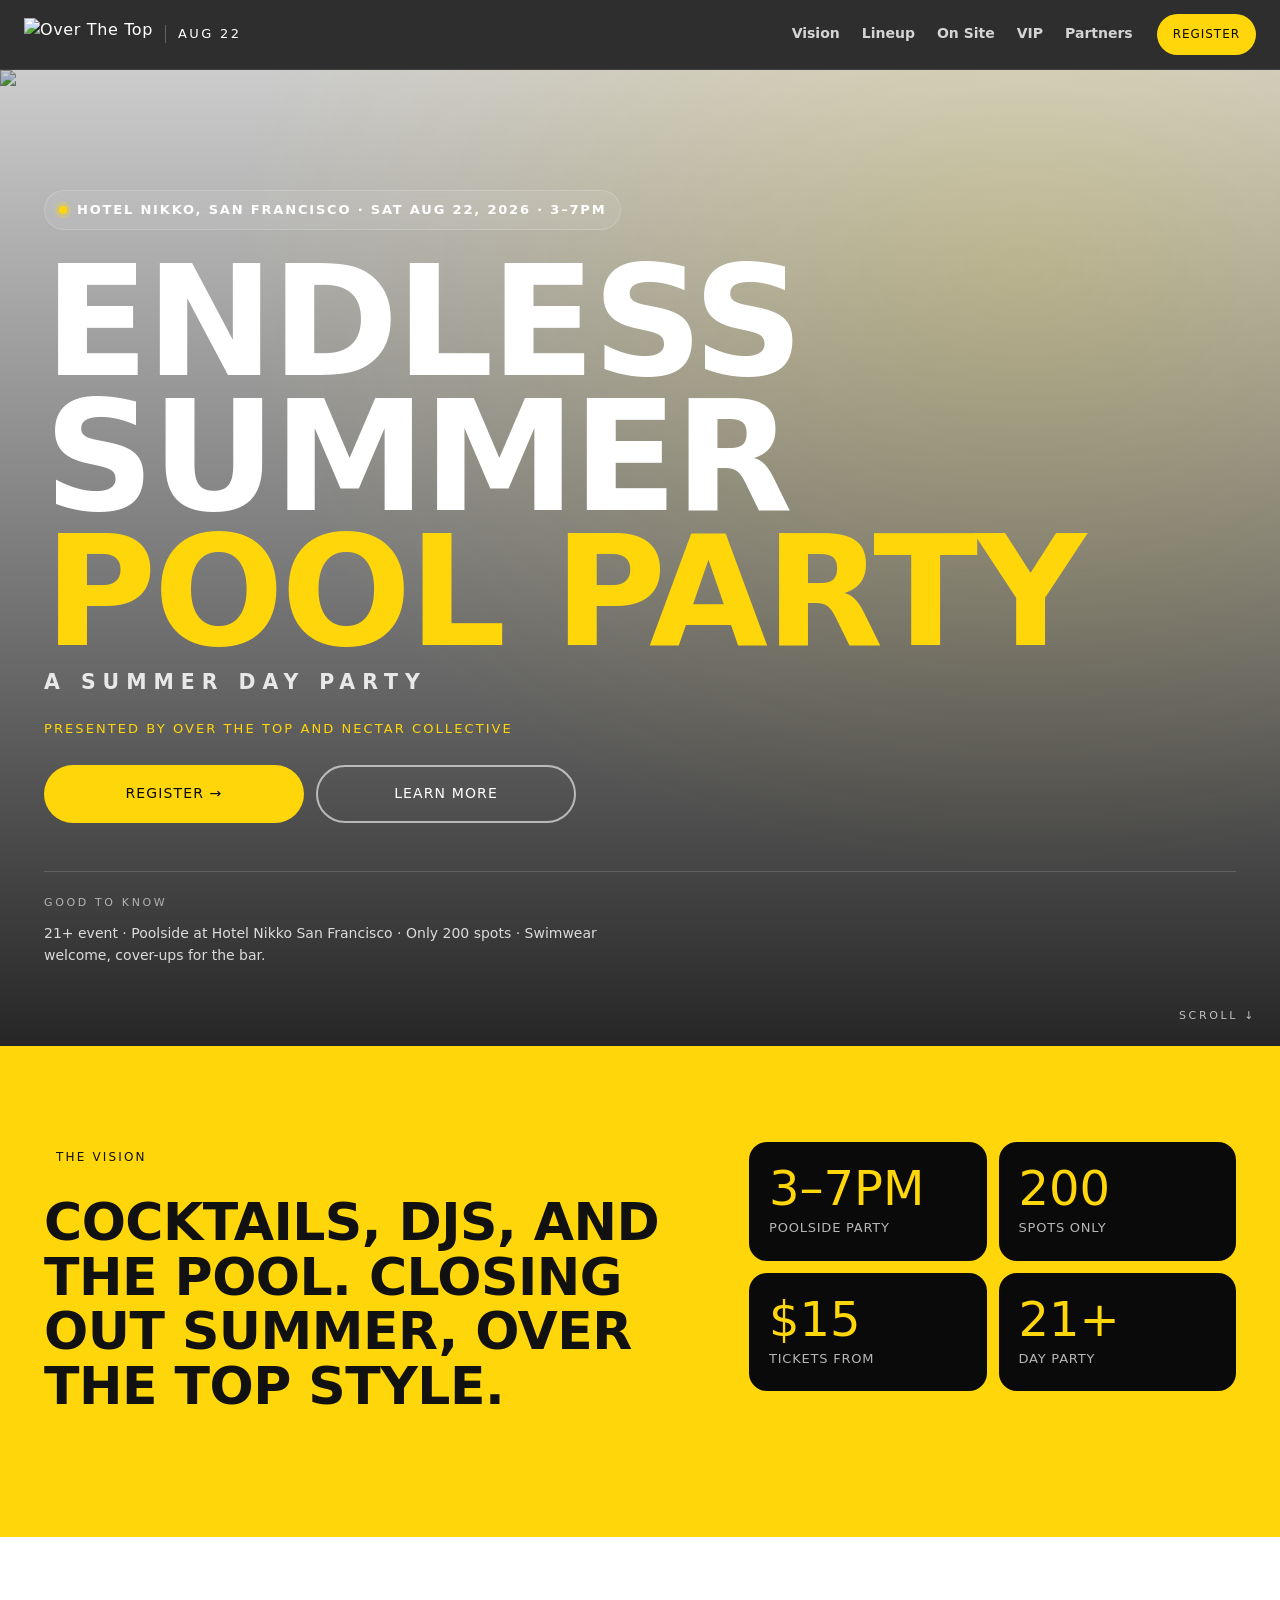
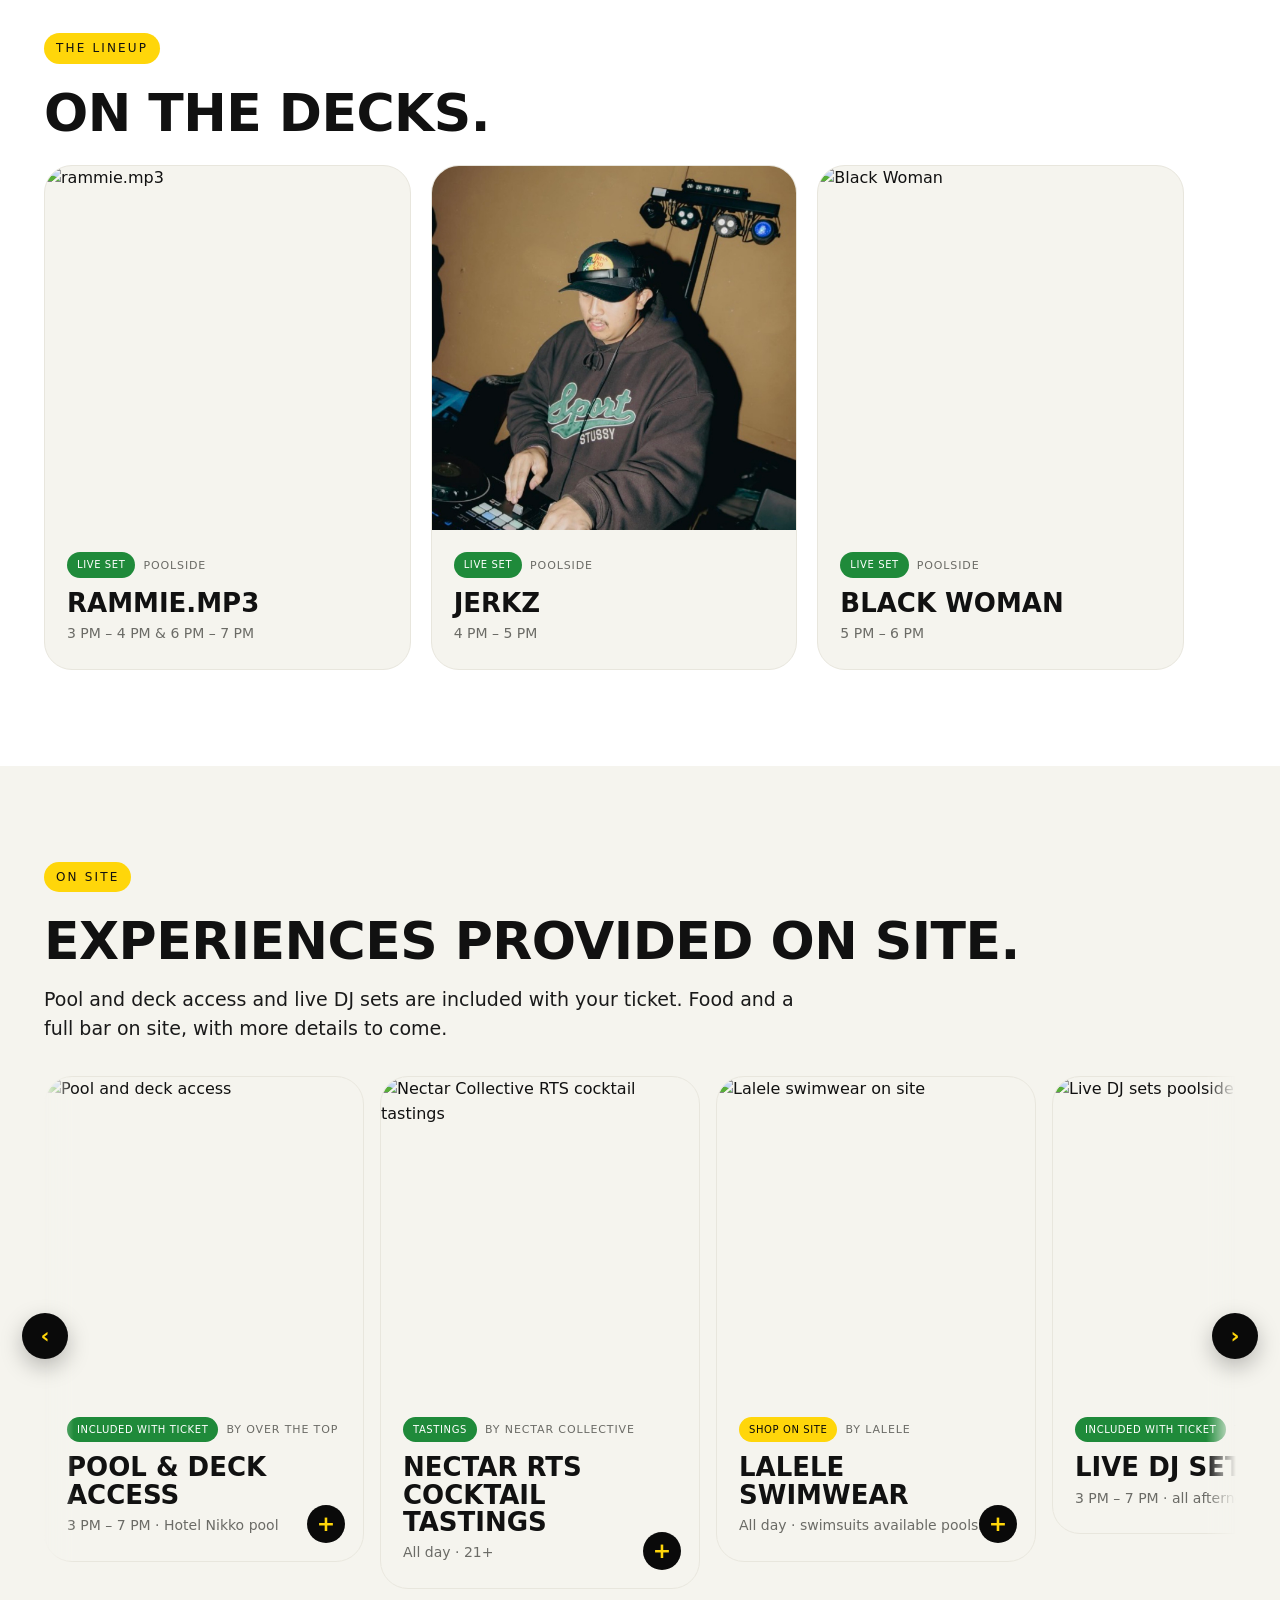
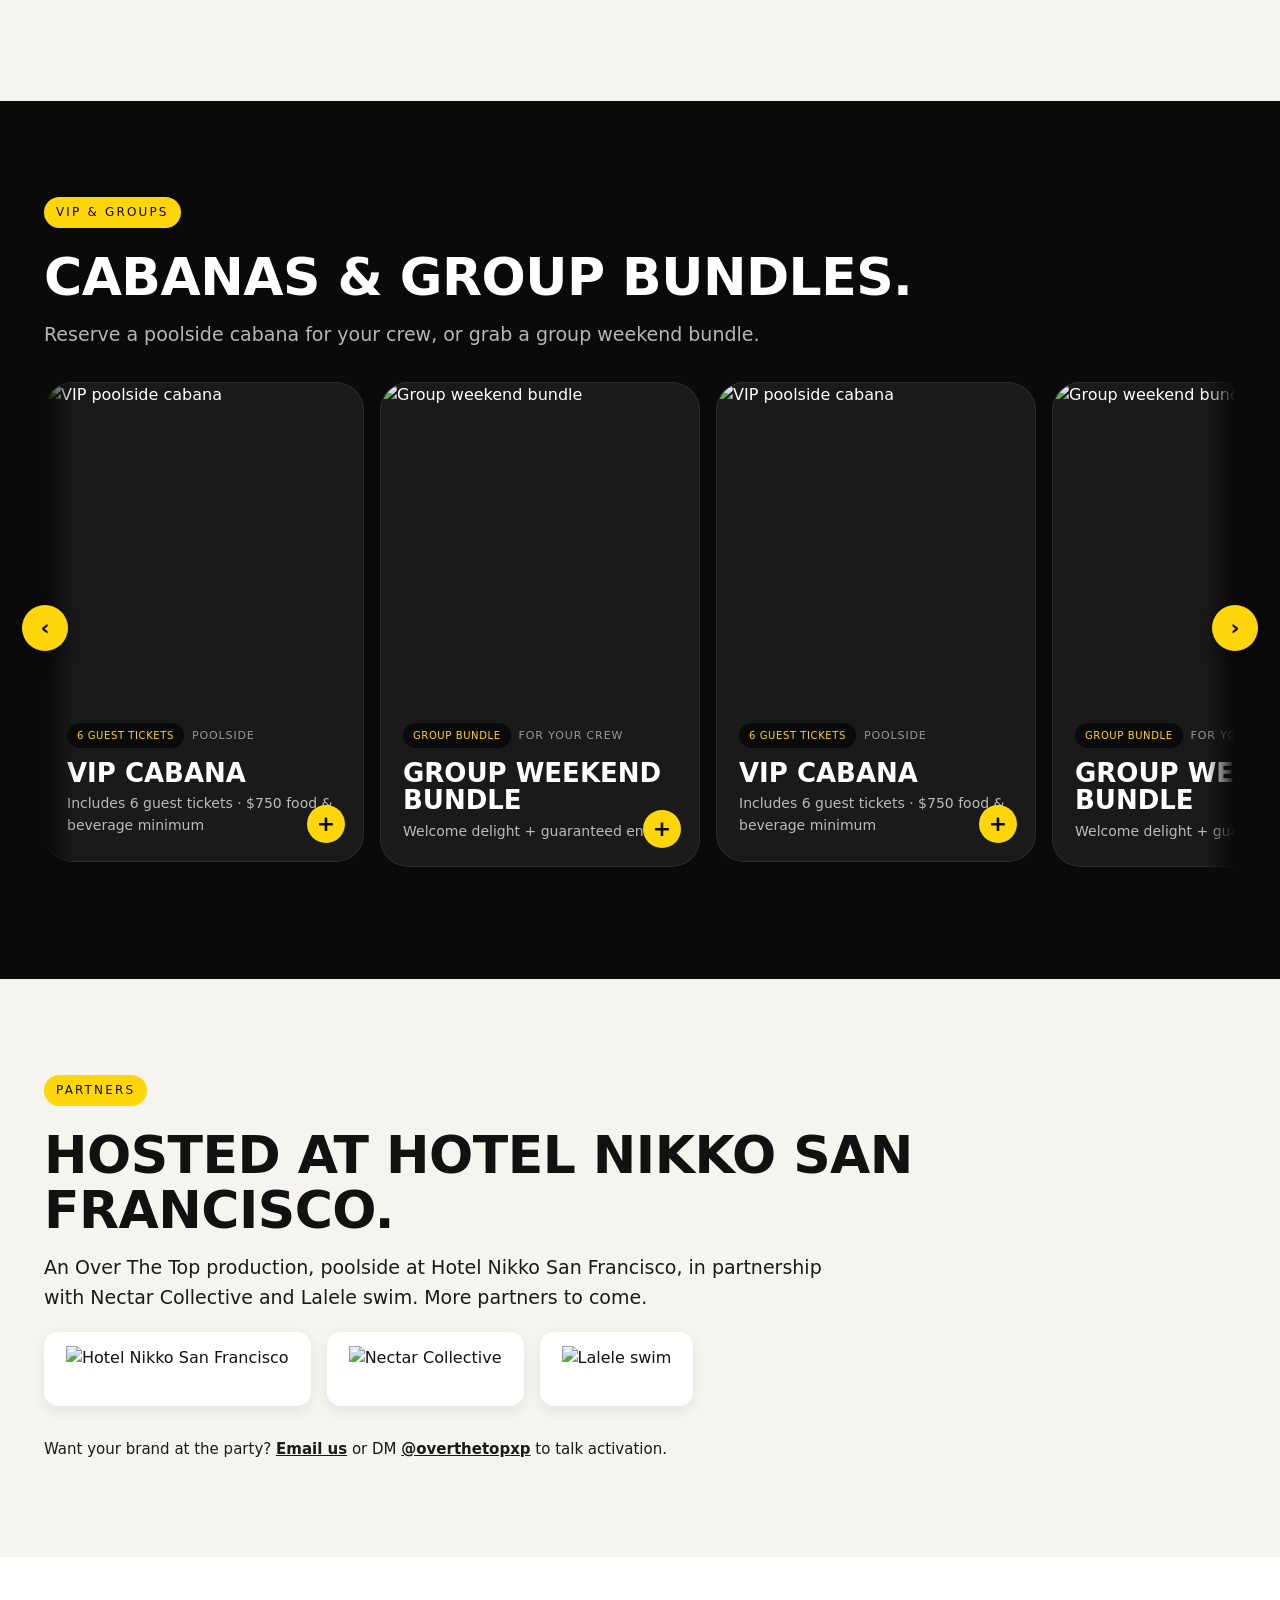
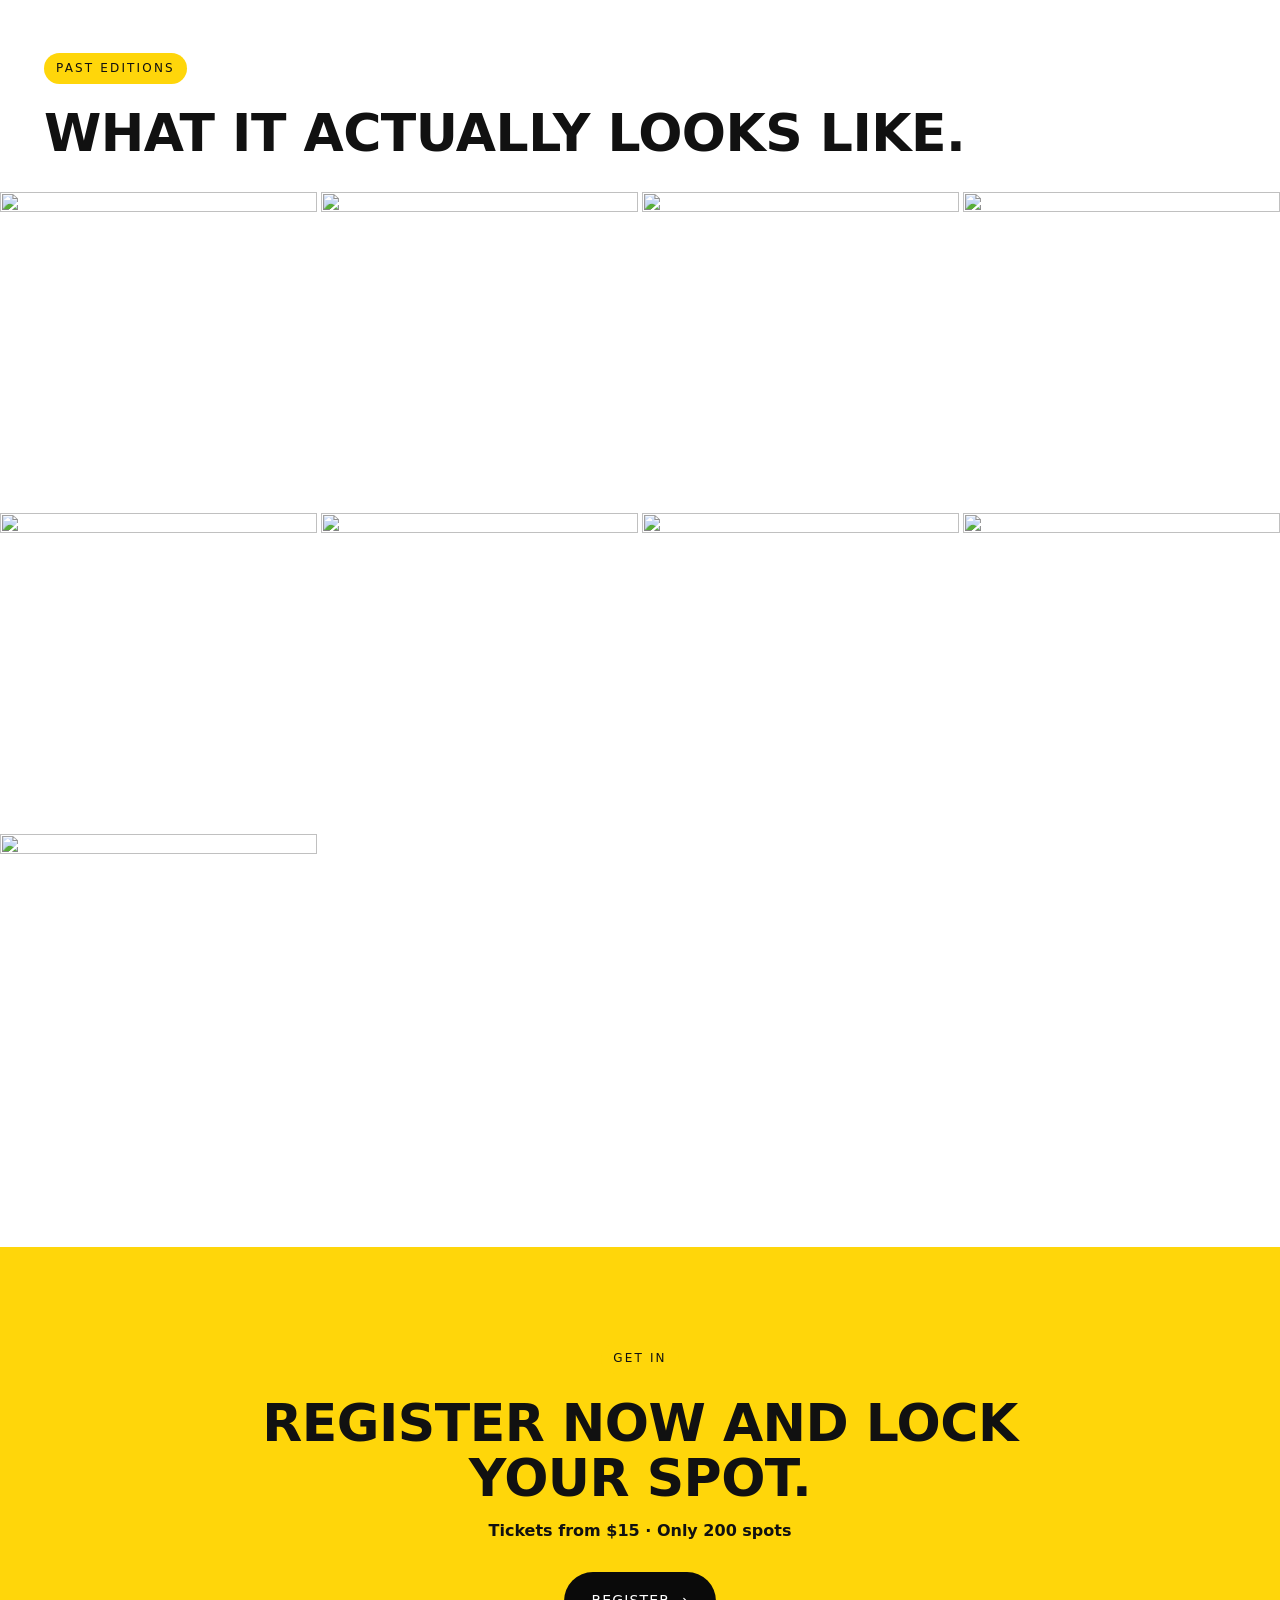
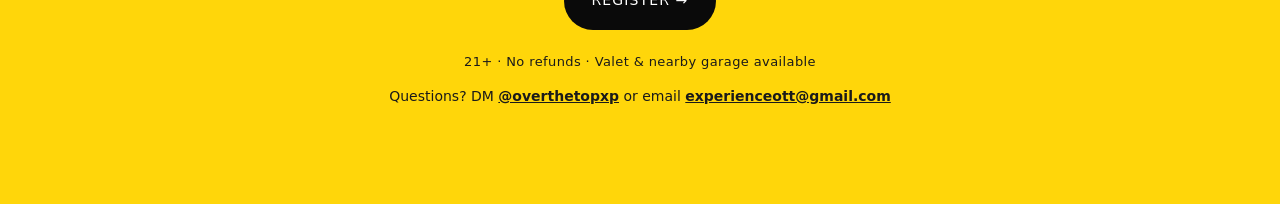
==== commit a65c3c31: "VIP cabana minimum spend updated to $750 food and beverage (#9) Co-authored-by: gabrielgalarza-creat" ====
--- a/index.html
+++ b/index.html
@@ -286,9 +286,9 @@
                 <span class="card__attr">poolside</span>
               </div>
               <h3 class="card__title">VIP Cabana</h3>
-              <p class="card__sub">Includes 6 guest tickets · $500 food &amp; beverage minimum</p>
-              <div class="card__expand">
-                <p>A reserved poolside cabana that includes 6 guest tickets, with a $500 food and beverage minimum. 21+.</p>
+              <p class="card__sub">Includes 6 guest tickets · $750 food &amp; beverage minimum</p>
+              <div class="card__expand">
+                <p>A reserved poolside cabana that includes 6 guest tickets, with a $750 food and beverage minimum. 21+.</p>
               </div>
               <button class="card__toggle" aria-label="Expand">+</button>
             </div>
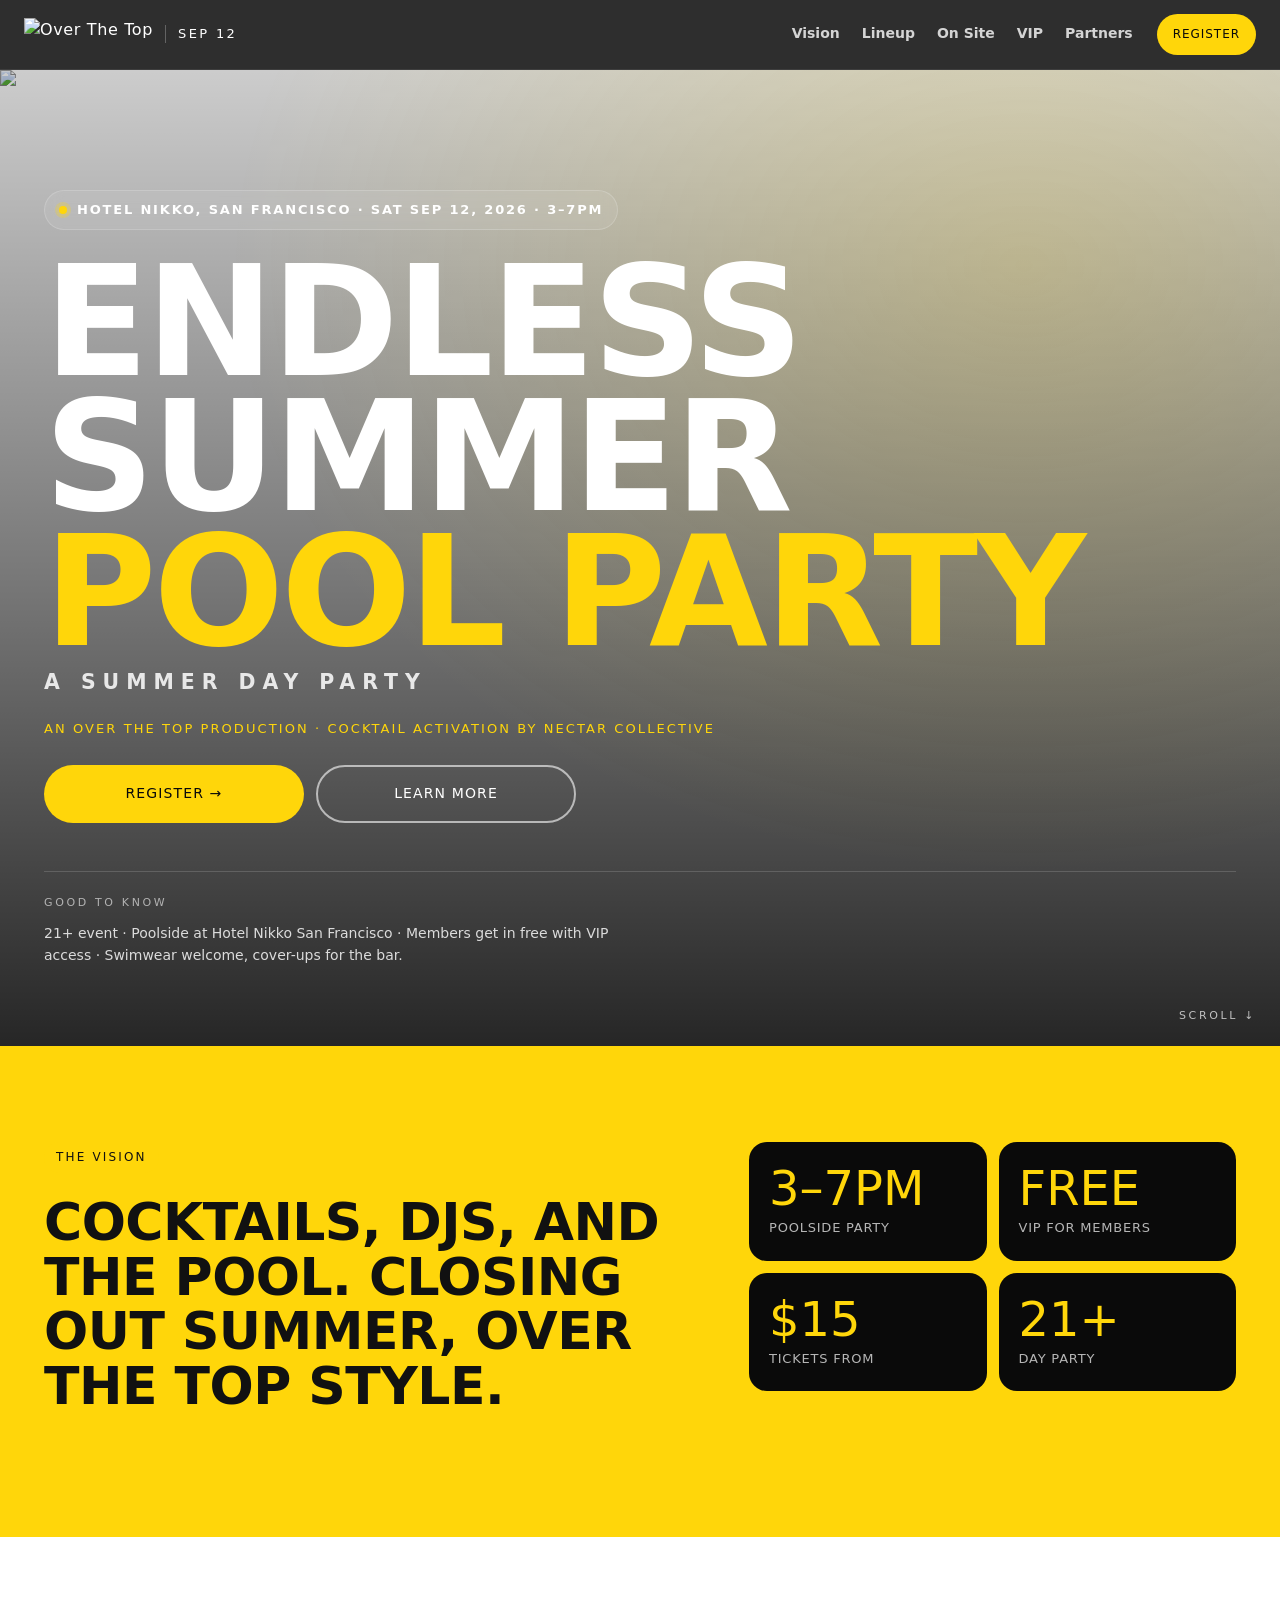
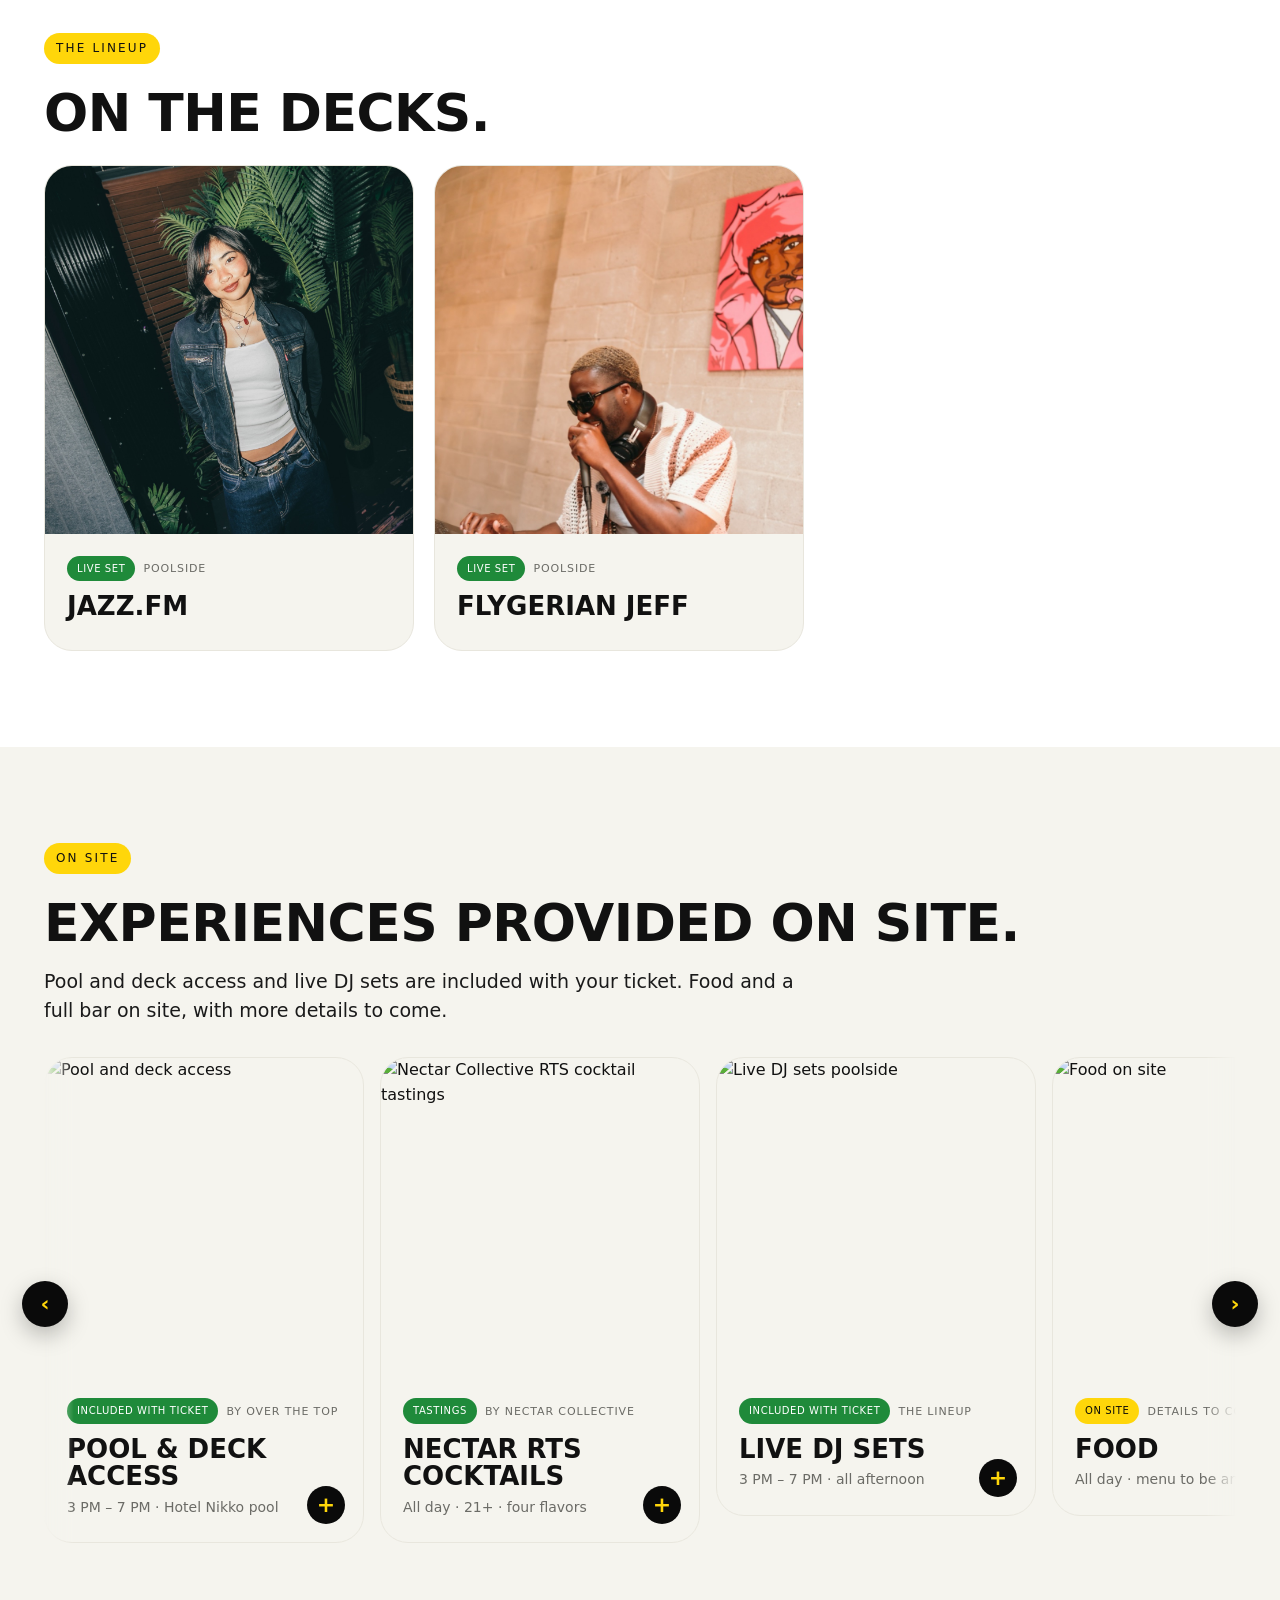
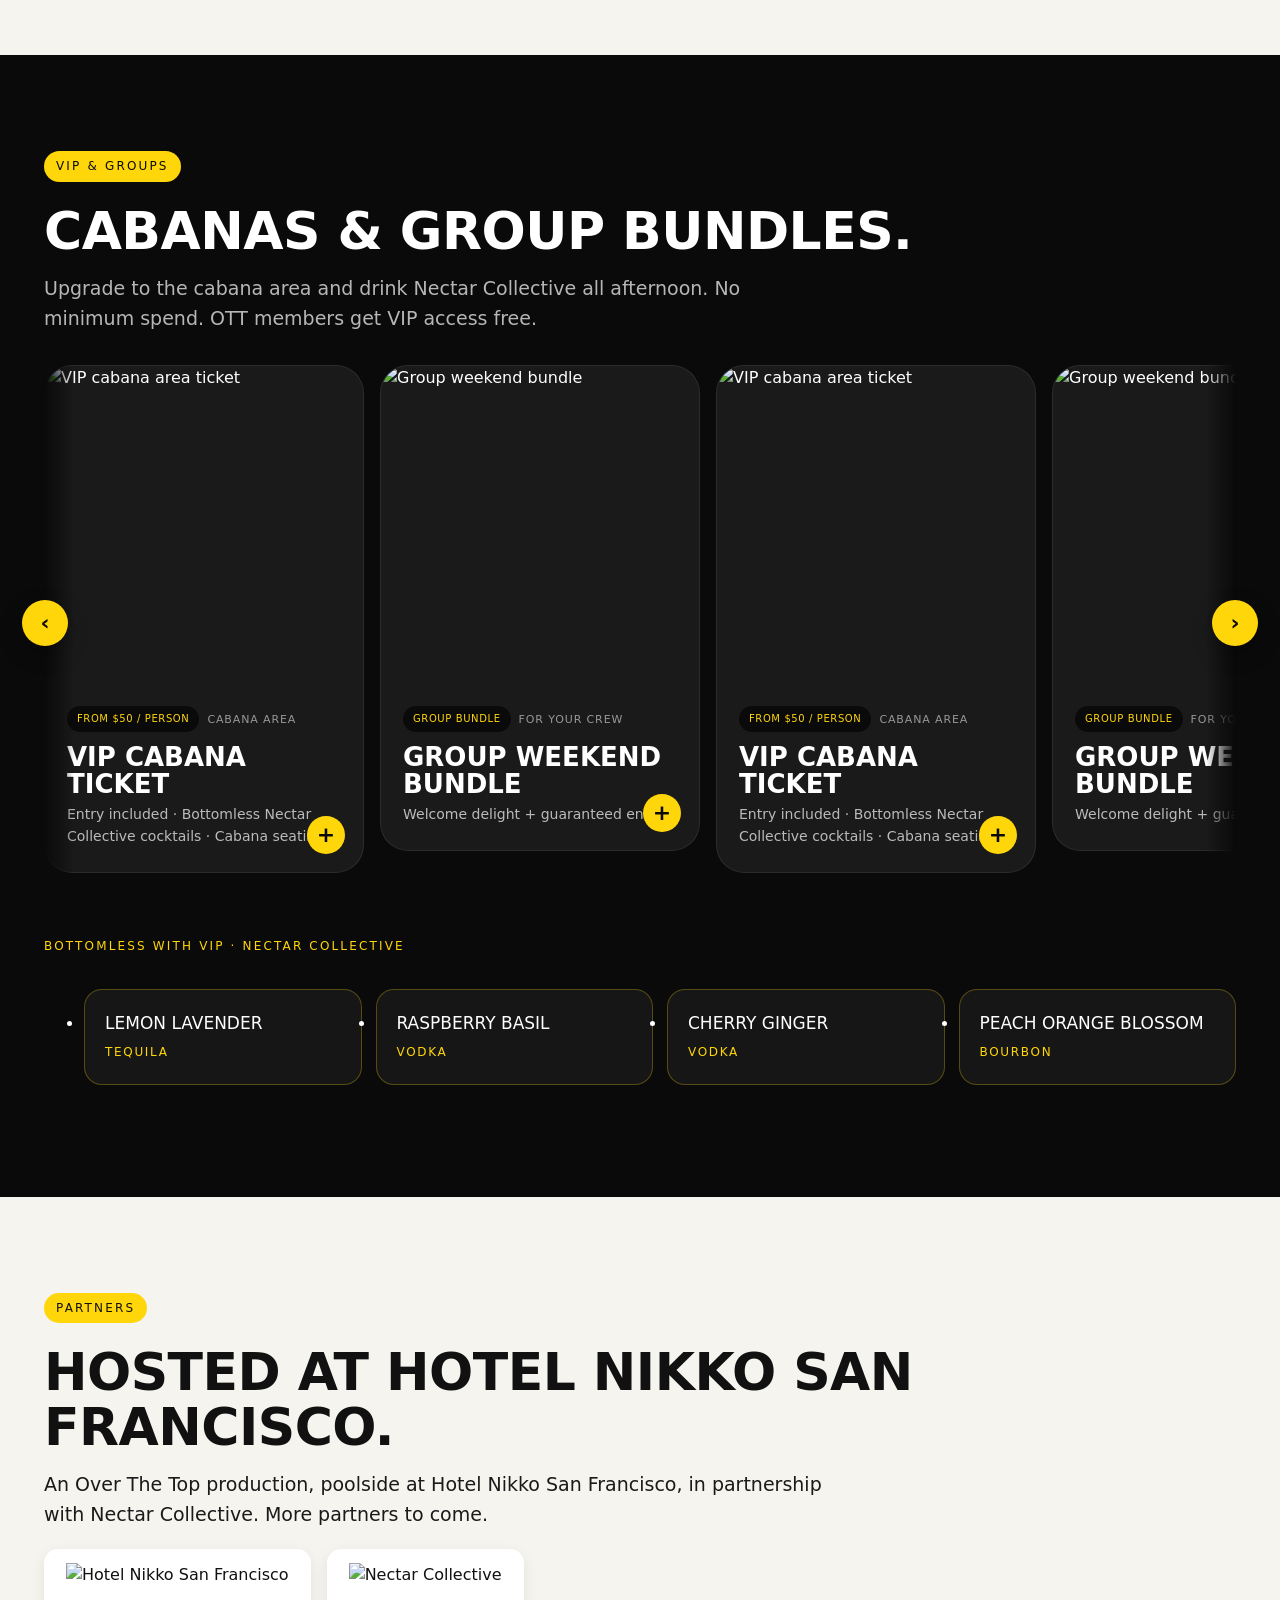
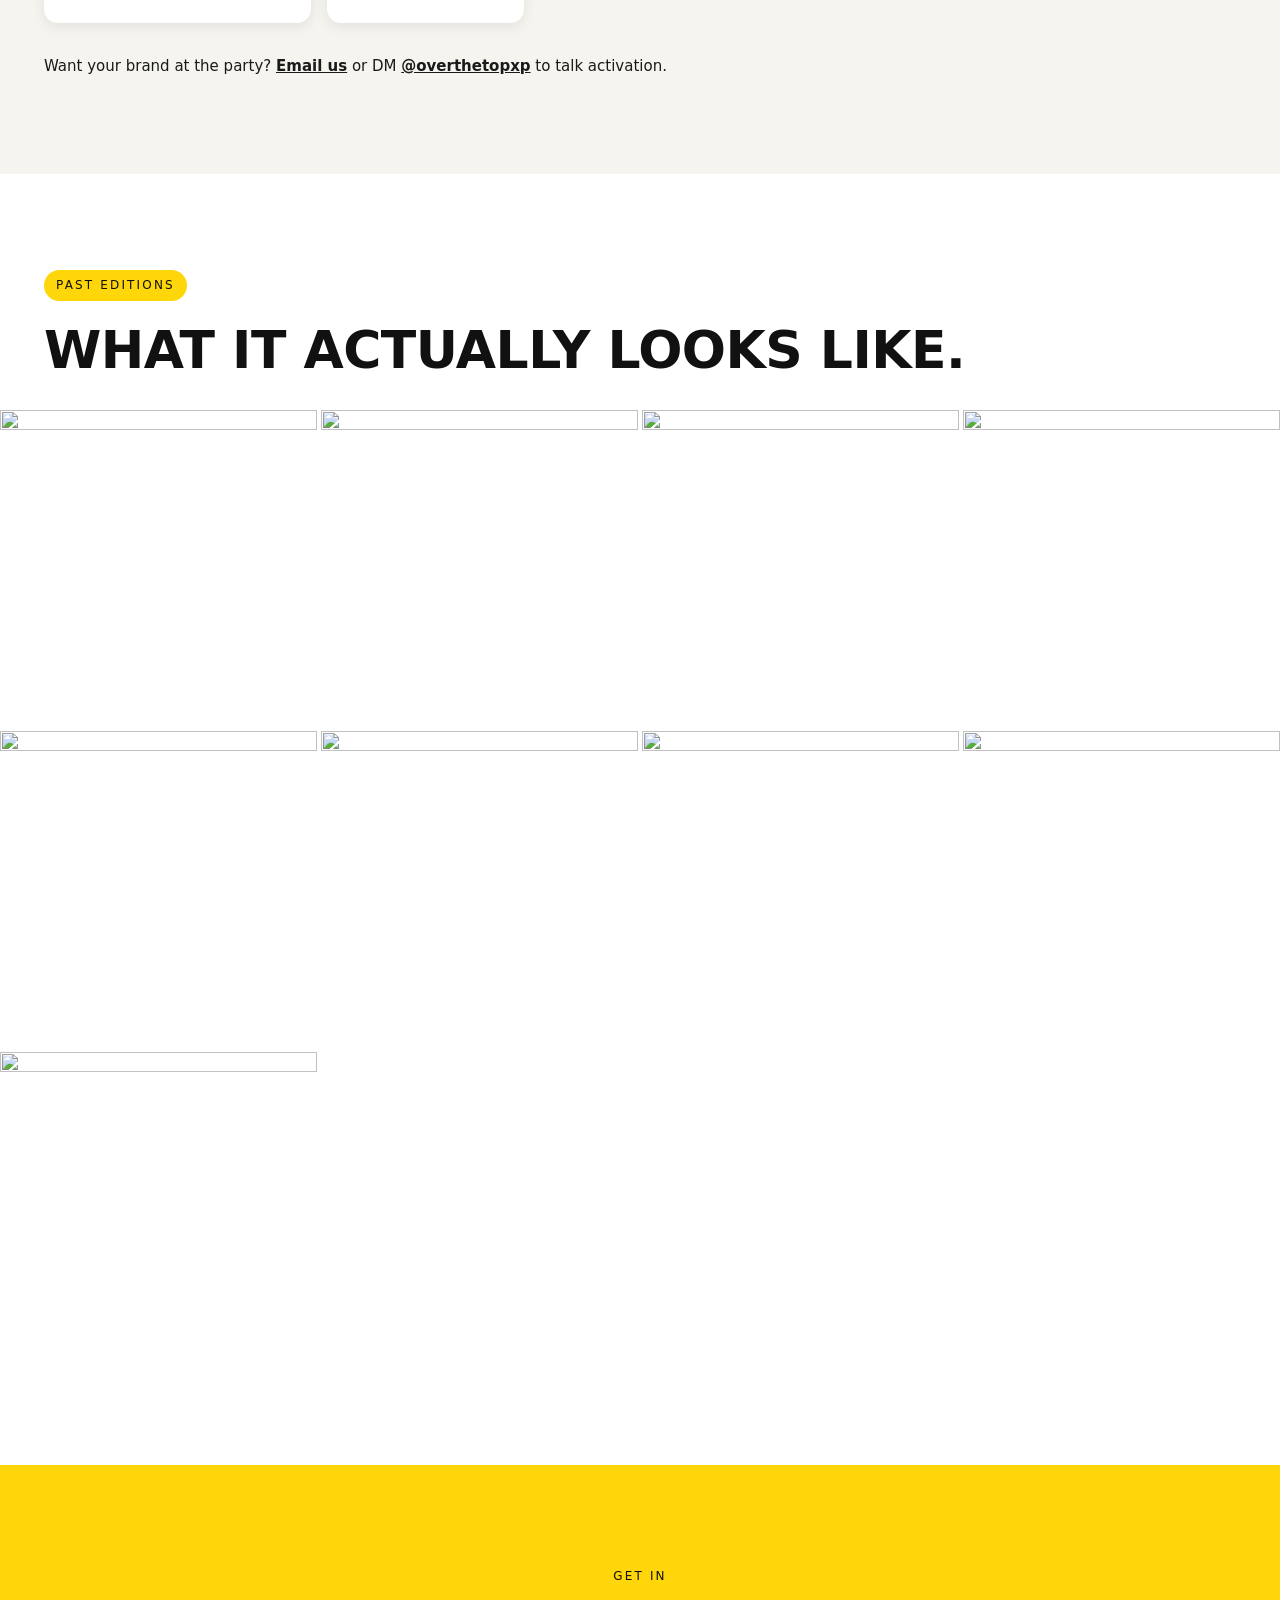
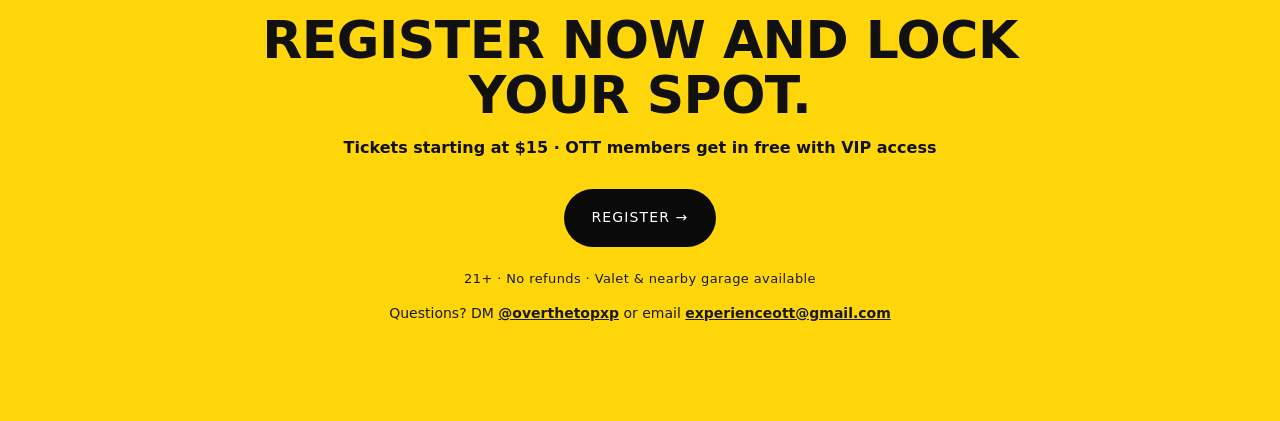
==== commit 64a6bae3: "Sept 12 edition: new lineup, Nectar VIP tier, members-as-VIP Update the site from the Aug 22 edition" ====
--- a/index.html
+++ b/index.html
@@ -4,11 +4,11 @@
 <meta charset="utf-8" />
 <meta name="viewport" content="width=device-width, initial-scale=1, viewport-fit=cover" />
 <meta name="theme-color" content="#FFD60A" />
-<title>Endless Summer Pool Party · Sat Aug 22, 2026 · Hotel Nikko, San Francisco</title>
-<meta name="description" content="Over The Top's Endless Summer Pool Party at Hotel Nikko San Francisco. Saturday, August 22, 2026, 3PM-7PM. The pool, cocktails, and DJ sets to close out summer. 21+. Only 200 spots. Register now." />
-
-<meta property="og:title" content="Endless Summer Pool Party · Sat Aug 22, 2026 · Hotel Nikko SF" />
-<meta property="og:description" content="Over The Top's summer series closes out at the pool at Hotel Nikko San Francisco. Cocktails and DJ sets. Saturday, August 22, 2026, 3PM-7PM. 21+. Only 200 spots." />
+<title>Endless Summer Pool Party · Sat Sep 12, 2026 · Hotel Nikko, San Francisco</title>
+<meta name="description" content="Over The Top's Endless Summer Pool Party at Hotel Nikko San Francisco. Saturday, September 12, 2026, 3PM-7PM. The pool, cocktails, and DJ sets to close out summer. 21+. OTT members get in free with VIP access. Register now." />
+
+<meta property="og:title" content="Endless Summer Pool Party · Sat Sep 12, 2026 · Hotel Nikko SF" />
+<meta property="og:description" content="Over The Top's summer series closes out at the pool at Hotel Nikko San Francisco. Cocktails and DJ sets. Saturday, September 12, 2026, 3PM-7PM. 21+. OTT members get in free with VIP access." />
 <meta property="og:type" content="website" />
 <meta property="og:image" content="images/hero.jpg" />
 
@@ -42,7 +42,7 @@
   <a href="#top" class="nav__brand">
     <img class="brand-mark" src="logos/ott.png" alt="Over The Top" />
     <span class="brand-divider"></span>
-    <span class="brand-event">AUG 22</span>
+    <span class="brand-event">SEP 12</span>
   </a>
   <nav class="nav__links">
     <a href="#vision">Vision</a>
@@ -51,7 +51,7 @@
     <a href="#vip">VIP</a>
     <a href="#partners">Partners</a>
   </nav>
-  <a class="btn btn--small btn--yellow" data-register href="https://sweatpals.com/event/summer-series-pool-party" target="_blank" rel="noopener">Register</a>
+  <a class="btn btn--small btn--yellow" data-register href="https://events.sweatpals.com/bf4bd2bd" target="_blank" rel="noopener">Register</a>
 </header>
 
 <!-- HERO -->
@@ -60,22 +60,22 @@
   <div class="hero__overlay"></div>
   <div class="hero__content">
     <div class="hero__eyebrow">
-      <span class="dot"></span> Hotel Nikko, San Francisco · Sat Aug 22, 2026 · 3&ndash;7PM
+      <span class="dot"></span> Hotel Nikko, San Francisco · Sat Sep 12, 2026 · 3&ndash;7PM
     </div>
     <h1 class="hero__title">
       <span class="line">ENDLESS SUMMER</span>
       <span class="line line--yellow">POOL PARTY</span>
       <span class="line line--small">A SUMMER DAY PARTY</span>
     </h1>
-    <p style="font-family:var(--display); font-size:13px; letter-spacing:.16em; text-transform:uppercase; color:var(--yellow); margin:0 0 26px;">Presented by Over The Top and Nectar Collective</p>
+    <p style="font-family:var(--display); font-size:13px; letter-spacing:.16em; text-transform:uppercase; color:var(--yellow); margin:0 0 26px;">An Over The Top production &middot; Cocktail activation by Nectar Collective</p>
     <div class="hero__ctas">
-      <a class="btn btn--yellow btn--lg" data-register href="https://sweatpals.com/event/summer-series-pool-party" target="_blank" rel="noopener">Register →</a>
+      <a class="btn btn--yellow btn--lg" data-register href="https://events.sweatpals.com/bf4bd2bd" target="_blank" rel="noopener">Register →</a>
       <a class="btn btn--ghost btn--lg" href="#vision">Learn more</a>
     </div>
     <div class="hero__partners">
       <span class="hero__partners-label">Good to know</span>
       <p style="font-size:14px; color:rgba(255,255,255,.82); margin:0; max-width:580px;">
-        21+ event · Poolside at Hotel Nikko San Francisco · Only 200 spots · Swimwear welcome, cover-ups for the bar.
+        21+ event · Poolside at Hotel Nikko San Francisco · Members get in free with VIP access · Swimwear welcome, cover-ups for the bar.
       </p>
     </div>
   </div>
@@ -92,7 +92,7 @@
       </div>
       <div class="vision__stats">
         <div class="stat"><div class="stat__num">3&ndash;7PM</div><div class="stat__label">Poolside party</div></div>
-        <div class="stat"><div class="stat__num">200</div><div class="stat__label">Spots only</div></div>
+        <div class="stat"><div class="stat__num">FREE</div><div class="stat__label">VIP for members</div></div>
         <div class="stat"><div class="stat__num">$15</div><div class="stat__label">Tickets from</div></div>
         <div class="stat"><div class="stat__num">21+</div><div class="stat__label">Day party</div></div>
       </div>
@@ -105,41 +105,27 @@
   <div class="container">
     <span class="kicker">The lineup</span>
     <h2 class="h2" style="margin-bottom:24px;">On the decks.</h2>
-    <div class="lineup-grid">
+    <div class="lineup-grid lineup-grid--2">
 
       <article class="card card--dj">
-        <img class="card__img" src="images/rammie.jpg" alt="rammie.mp3" />
+        <img class="card__img" src="images/jazz-fm.jpg" alt="Jazz.FM" />
         <div class="card__body">
           <div class="card__access-row">
             <span class="card__access card__access--free">Live set</span>
             <span class="card__attr">poolside</span>
           </div>
-          <h3 class="card__title">rammie.mp3</h3>
-          <p class="card__sub">3 PM &ndash; 4 PM &amp; 6 PM &ndash; 7 PM</p>
+          <h3 class="card__title">Jazz.FM</h3>
         </div>
       </article>
 
       <article class="card card--dj">
-        <img class="card__img" src="images/jerkz.jpg" alt="DJ Jerkz" />
+        <img class="card__img" src="images/flygerian-jeff.jpg" alt="Flygerian Jeff" />
         <div class="card__body">
           <div class="card__access-row">
             <span class="card__access card__access--free">Live set</span>
             <span class="card__attr">poolside</span>
           </div>
-          <h3 class="card__title">Jerkz</h3>
-          <p class="card__sub">4 PM &ndash; 5 PM</p>
-        </div>
-      </article>
-
-      <article class="card card--dj">
-        <img class="card__img" src="images/black-woman.jpg" alt="Black Woman" />
-        <div class="card__body">
-          <div class="card__access-row">
-            <span class="card__access card__access--free">Live set</span>
-            <span class="card__attr">poolside</span>
-          </div>
-          <h3 class="card__title">Black Woman</h3>
-          <p class="card__sub">5 PM &ndash; 6 PM</p>
+          <h3 class="card__title">Flygerian Jeff</h3>
         </div>
       </article>
 
@@ -184,26 +170,12 @@
                 <span class="card__access card__access--free">Tastings</span>
                 <span class="card__attr">by Nectar Collective</span>
               </div>
-              <h3 class="card__title">Nectar RTS Cocktail Tastings</h3>
-              <p class="card__sub">All day &#183; 21+</p>
-              <div class="card__expand">
-                <p>Ready-to-serve cocktail tastings from Nectar Collective at the poolside cart. 21+. More details to come.</p>
-              </div>
-              <button class="card__toggle" aria-label="Expand">+</button>
-            </div>
-          </article>
-
-          <article class="card card--rail" data-card>
-            <img class="card__img" src="images/lalele-swim.jpg" alt="Lalele swimwear on site" />
-            <div class="card__body">
-              <div class="card__access-row">
-                <span class="card__access card__access--cash">Shop on site</span>
-                <span class="card__attr">by Lalele</span>
-              </div>
-              <h3 class="card__title">Lalele Swimwear</h3>
-              <p class="card__sub">All day &#183; swimsuits available poolside</p>
-              <div class="card__expand">
-                <p>Lalele swimwear on site all afternoon. Shop suits right at the pool.</p>
+              <h3 class="card__title">Nectar RTS Cocktails</h3>
+              <p class="card__sub">All day &#183; 21+ &#183; four flavors</p>
+              <div class="card__expand">
+                <p>Ready-to-serve cocktails from Nectar Collective at the poolside cart: Lemon Lavender
+                   Tequila, Raspberry Basil Vodka, Cherry Ginger Vodka, and Peach Orange Blossom Bourbon.
+                   Bottomless with a VIP ticket. 21+.</p>
               </div>
               <button class="card__toggle" aria-label="Expand">+</button>
             </div>
@@ -219,7 +191,7 @@
               <h3 class="card__title">Live DJ Sets</h3>
               <p class="card__sub">3 PM &ndash; 7 PM · all afternoon</p>
               <div class="card__expand">
-                <p>rammie.mp3, Jerkz, and Black Woman spinning poolside from doors to last call.</p>
+                <p>Jazz.FM and Flygerian Jeff spinning poolside from doors to last call.</p>
               </div>
               <button class="card__toggle" aria-label="Expand">+</button>
             </div>
@@ -270,7 +242,8 @@
     <span class="kicker kicker--yellow">VIP &amp; Groups</span>
     <h2 class="h2 h2--light">Cabanas &amp; group bundles.</h2>
     <p class="lede" style="color:rgba(255,255,255,.7); margin:-12px 0 24px; max-width:780px;">
-      Reserve a poolside cabana for your crew, or grab a group weekend bundle.
+      Upgrade to the cabana area and drink Nectar Collective all afternoon. No minimum spend.
+      OTT members get VIP access free.
     </p>
 
     <div class="rail" data-rail>
@@ -279,16 +252,18 @@
         <div class="rail__track">
 
           <article class="card card--rail card--dark" data-card>
-            <img class="card__img" src="images/cabana.jpg" alt="VIP poolside cabana" />
-            <div class="card__body">
-              <div class="card__access-row">
-                <span class="card__access card__access--vip">6 guest tickets</span>
-                <span class="card__attr">poolside</span>
-              </div>
-              <h3 class="card__title">VIP Cabana</h3>
-              <p class="card__sub">Includes 6 guest tickets · $750 food &amp; beverage minimum</p>
-              <div class="card__expand">
-                <p>A reserved poolside cabana that includes 6 guest tickets, with a $750 food and beverage minimum. 21+.</p>
+            <img class="card__img" src="images/cabana.jpg" alt="VIP cabana area ticket" />
+            <div class="card__body">
+              <div class="card__access-row">
+                <span class="card__access card__access--vip">From $50 / person</span>
+                <span class="card__attr">cabana area</span>
+              </div>
+              <h3 class="card__title">VIP Cabana Ticket</h3>
+              <p class="card__sub">Entry included · Bottomless Nectar Collective cocktails · Cabana seating</p>
+              <div class="card__expand">
+                <p>Your event ticket, bottomless Nectar Collective cocktails all afternoon, and seating
+                   access to the cabanas. No minimum spend required. Other bar drinks and food are
+                   available for purchase. 21+.</p>
               </div>
               <button class="card__toggle" aria-label="Expand">+</button>
             </div>
@@ -313,6 +288,28 @@
         </div>
       </div>
       <button class="rail__nav rail__nav--next" type="button" aria-label="Next">›</button>
+    </div>
+
+    <div class="flavors">
+      <span class="flavors__label">Bottomless with VIP · Nectar Collective</span>
+      <ul class="flavors__list">
+        <li class="flavor">
+          <span class="flavor__name">Lemon Lavender</span>
+          <span class="flavor__base">Tequila</span>
+        </li>
+        <li class="flavor">
+          <span class="flavor__name">Raspberry Basil</span>
+          <span class="flavor__base">Vodka</span>
+        </li>
+        <li class="flavor">
+          <span class="flavor__name">Cherry Ginger</span>
+          <span class="flavor__base">Vodka</span>
+        </li>
+        <li class="flavor">
+          <span class="flavor__name">Peach Orange Blossom</span>
+          <span class="flavor__base">Bourbon</span>
+        </li>
+      </ul>
     </div>
   </div>
 </section>
@@ -327,11 +324,8 @@
     </p>
 
     <ol class="schedule">
-      <li><span class="schedule__time">3:00 PM</span><span class="schedule__title">Doors open · Pool opens</span><span class="schedule__sub">rammie.mp3 · 3 PM – 4 PM</span></li>
-      <li><span class="schedule__time">3:30 PM</span><span class="schedule__title">Bar &amp; cabanas open</span><span class="schedule__sub">21+ · VIP cabanas</span></li>
-      <li><span class="schedule__time">4:00 PM</span><span class="schedule__title">Jerkz</span><span class="schedule__sub">4 PM – 5 PM</span></li>
-      <li><span class="schedule__time">5:00 PM</span><span class="schedule__title">Black Woman</span><span class="schedule__sub">5 PM – 6 PM</span></li>
-      <li><span class="schedule__time">6:00 PM</span><span class="schedule__title">rammie.mp3</span><span class="schedule__sub">6 PM – 7 PM · closing set</span></li>
+      <li><span class="schedule__time">3:00 PM</span><span class="schedule__title">Doors open · Pool opens</span><span class="schedule__sub">Live DJ sets · Jazz.FM and Flygerian Jeff</span></li>
+      <li><span class="schedule__time">3:30 PM</span><span class="schedule__title">Bar &amp; cabana area open</span><span class="schedule__sub">21+ · Nectar Collective cocktails</span></li>
       <li><span class="schedule__time">7:00 PM</span><span class="schedule__title">Event ends</span><span class="schedule__sub">Endless summer, from Over The Top</span></li>
     </ol>
   </div>
@@ -360,14 +354,13 @@
     <span class="kicker">Partners</span>
     <h2 class="h2">Hosted at Hotel Nikko San Francisco.</h2>
     <p class="lede" style="margin:-12px 0 8px; max-width:780px;">
-      An Over The Top production, poolside at Hotel Nikko San Francisco, in partnership with Nectar Collective
-      and Lalele swim. More partners to come.
+      An Over The Top production, poolside at Hotel Nikko San Francisco, in partnership with
+      Nectar Collective. More partners to come.
     </p>
 
     <div class="partner-logos">
       <span class="partner-logo"><img src="logos/hotel-nikko.jpg" alt="Hotel Nikko San Francisco" /></span>
       <span class="partner-logo"><img src="logos/nectar.png" alt="Nectar Collective" /></span>
-      <span class="partner-logo"><img src="logos/lalele.png" alt="Lalele swim" /></span>
     </div>
 
     <p class="partners-cta">
@@ -402,10 +395,10 @@
     <span class="kicker">Get in</span>
     <h2 class="h2" style="margin-bottom:14px;">Register now and lock your spot.</h2>
     <p style="margin:0 0 28px; font-weight:700; color:var(--ink);">
-      Tickets from $15 · Only 200 spots
+      Tickets starting at $15 · OTT members get in free with VIP access
     </p>
     <div class="cta-row">
-      <a class="btn btn--black btn--lg" data-register href="https://sweatpals.com/event/summer-series-pool-party" target="_blank" rel="noopener">Register →</a>
+      <a class="btn btn--black btn--lg" data-register href="https://events.sweatpals.com/bf4bd2bd" target="_blank" rel="noopener">Register →</a>
     </div>
     <p style="margin:22px 0 0; font-size:13px; color:var(--ink-2); letter-spacing:.03em;">
       21+ · No refunds · Valet &amp; nearby garage available
--- a/styles.css
+++ b/styles.css
@@ -517,6 +517,8 @@
 /* Portrait shots: anchor crop to top so the subject's face is visible */
 .card__img[src*="dj-sets"],
 .card__img[src*="singalong"] { object-position: center top; }
+.card__img[src*="jazz-fm"] { object-position: center 22%; }
+.card__img[src*="flygerian-jeff"] { object-position: center 18%; }
 .card__body {
   position: relative;
   padding: 22px 22px 24px;
@@ -734,11 +736,60 @@
   gap: 20px;
   max-width: 1140px;
 }
+.lineup-grid--2 {
+  grid-template-columns: repeat(2, minmax(0, 1fr));
+  max-width: 760px;
+}
 @media (max-width: 900px) {
   .lineup-grid { grid-template-columns: repeat(2, minmax(0, 1fr)); max-width: 760px; }
 }
 @media (max-width: 600px) {
   .lineup-grid { grid-template-columns: 1fr; gap: 16px; }
+}
+
+/* Nectar Collective flavor lineup (VIP band) */
+.flavors { margin-top: 44px; }
+.flavors__label {
+  display: inline-block;
+  font-family: var(--display);
+  font-size: 12px;
+  letter-spacing: 0.18em;
+  text-transform: uppercase;
+  color: var(--yellow);
+  margin-bottom: 18px;
+}
+.flavors__list {
+  display: grid;
+  grid-template-columns: repeat(4, minmax(0, 1fr));
+  gap: 14px;
+}
+.flavor {
+  background: rgba(255,255,255,.05);
+  border: 1px solid rgba(255,214,10,.28);
+  border-radius: var(--radius);
+  padding: 22px 20px;
+}
+.flavor__name {
+  display: block;
+  font-family: var(--display);
+  font-size: 17px;
+  line-height: 1.15;
+  text-transform: uppercase;
+  color: var(--white);
+  margin-bottom: 9px;
+}
+.flavor__base {
+  display: block;
+  font-size: 12px;
+  letter-spacing: 0.14em;
+  text-transform: uppercase;
+  color: var(--yellow);
+}
+@media (max-width: 820px) {
+  .flavors__list { grid-template-columns: repeat(2, minmax(0, 1fr)); }
+}
+@media (max-width: 460px) {
+  .flavors__list { grid-template-columns: 1fr; }
 }
 
 /* Visible in-card link (e.g. Group Weekend Bundle booking) */
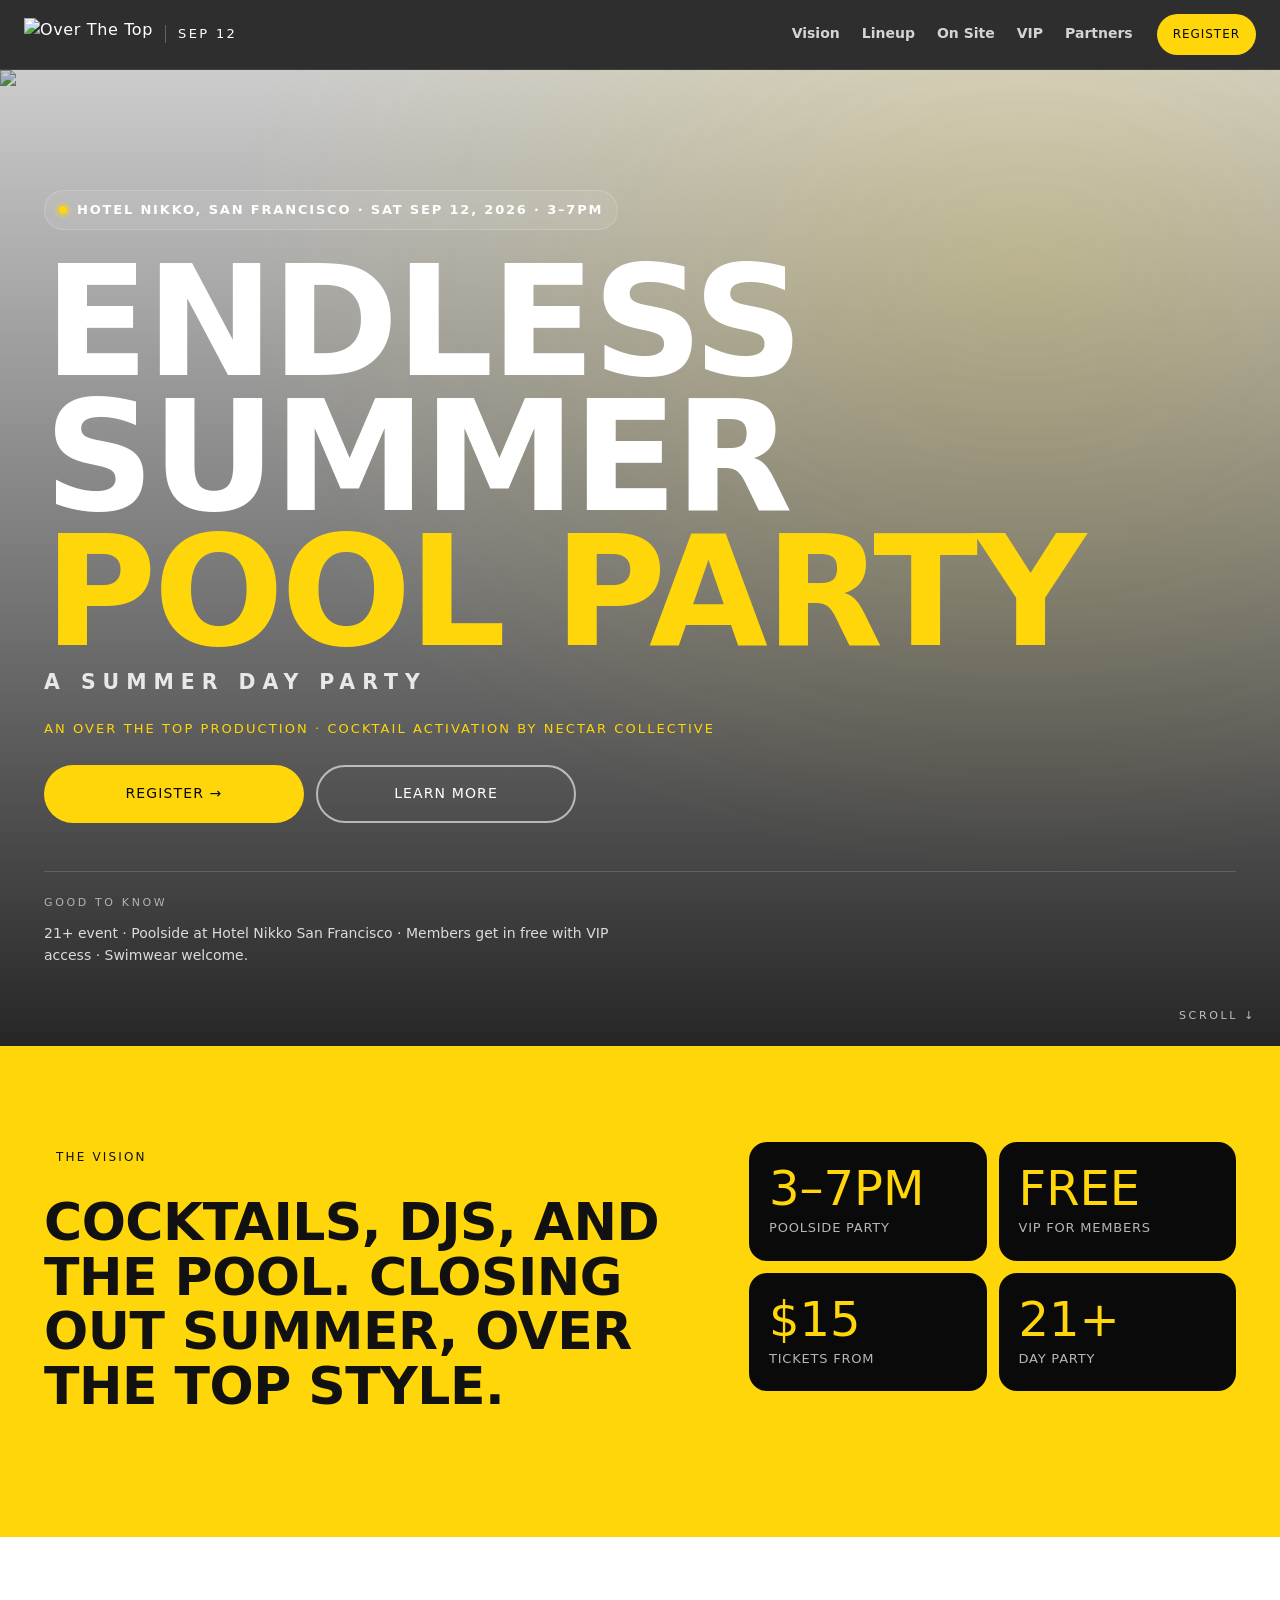
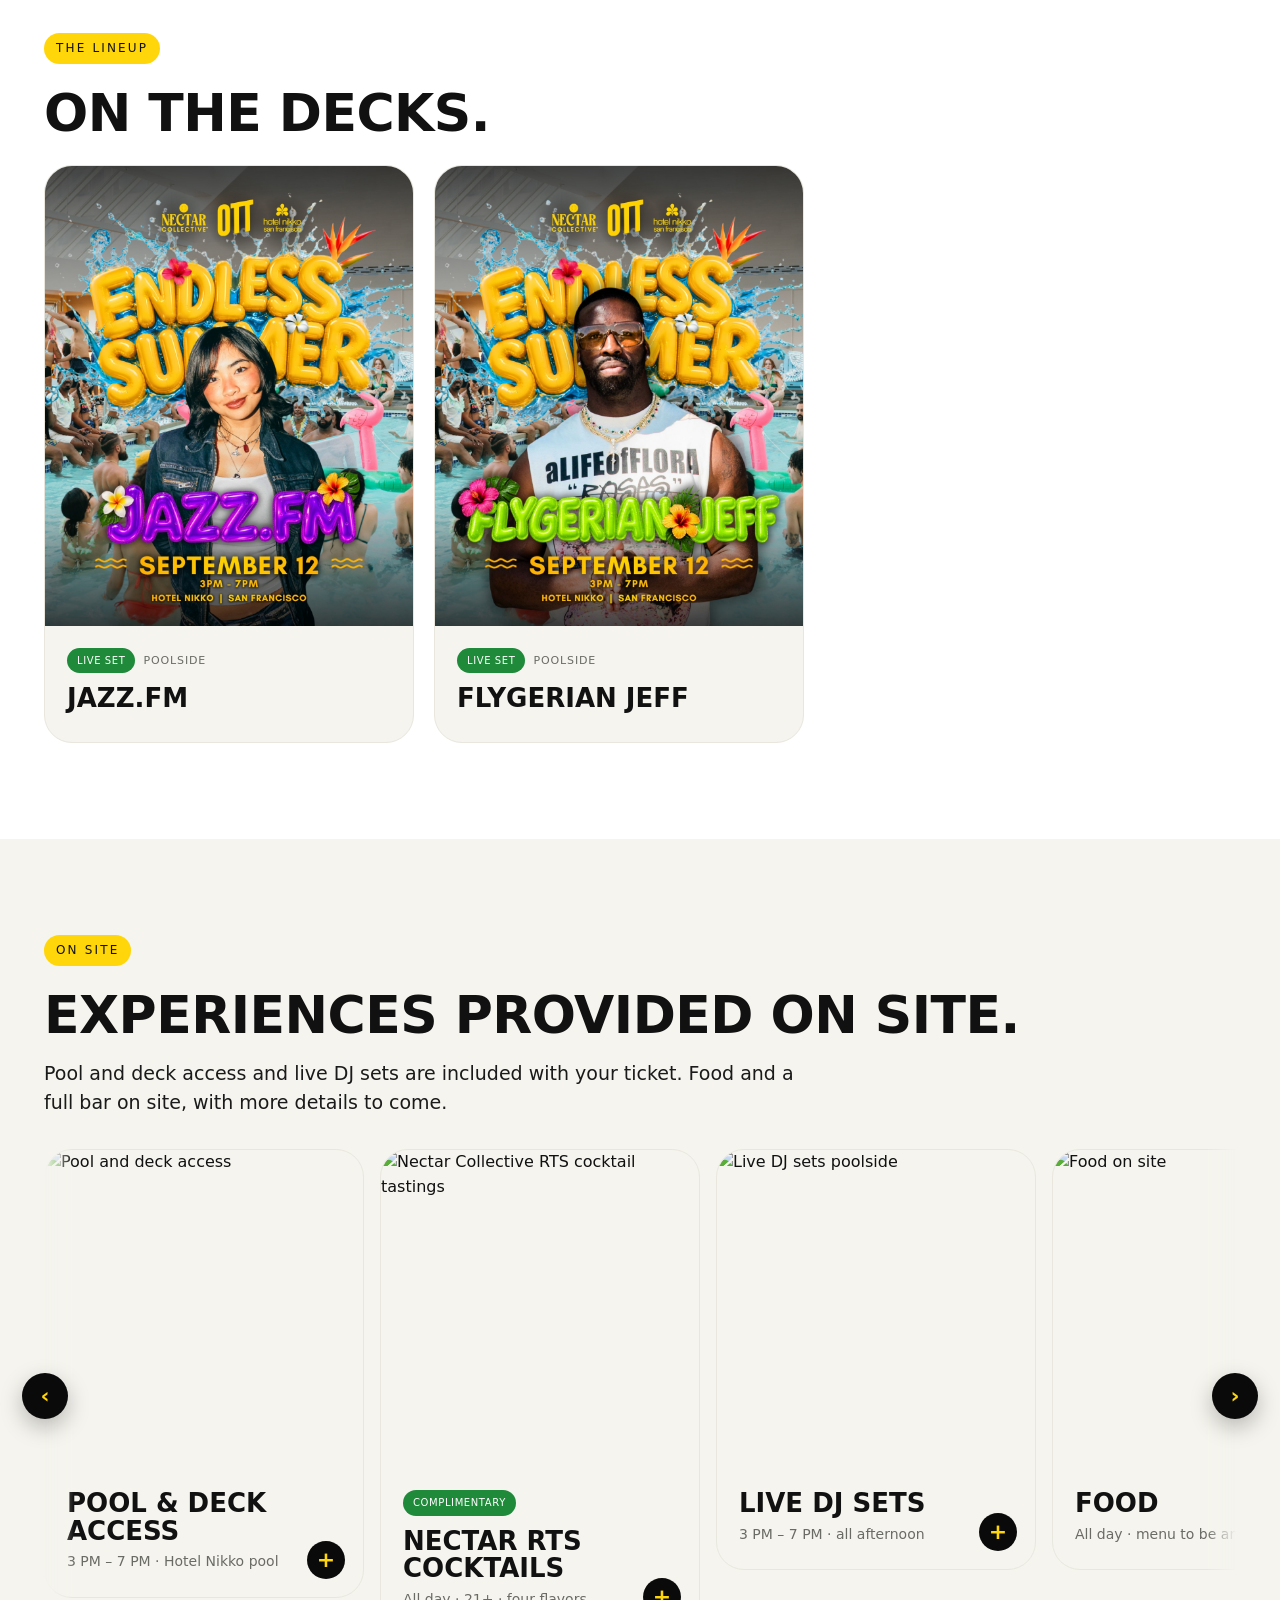
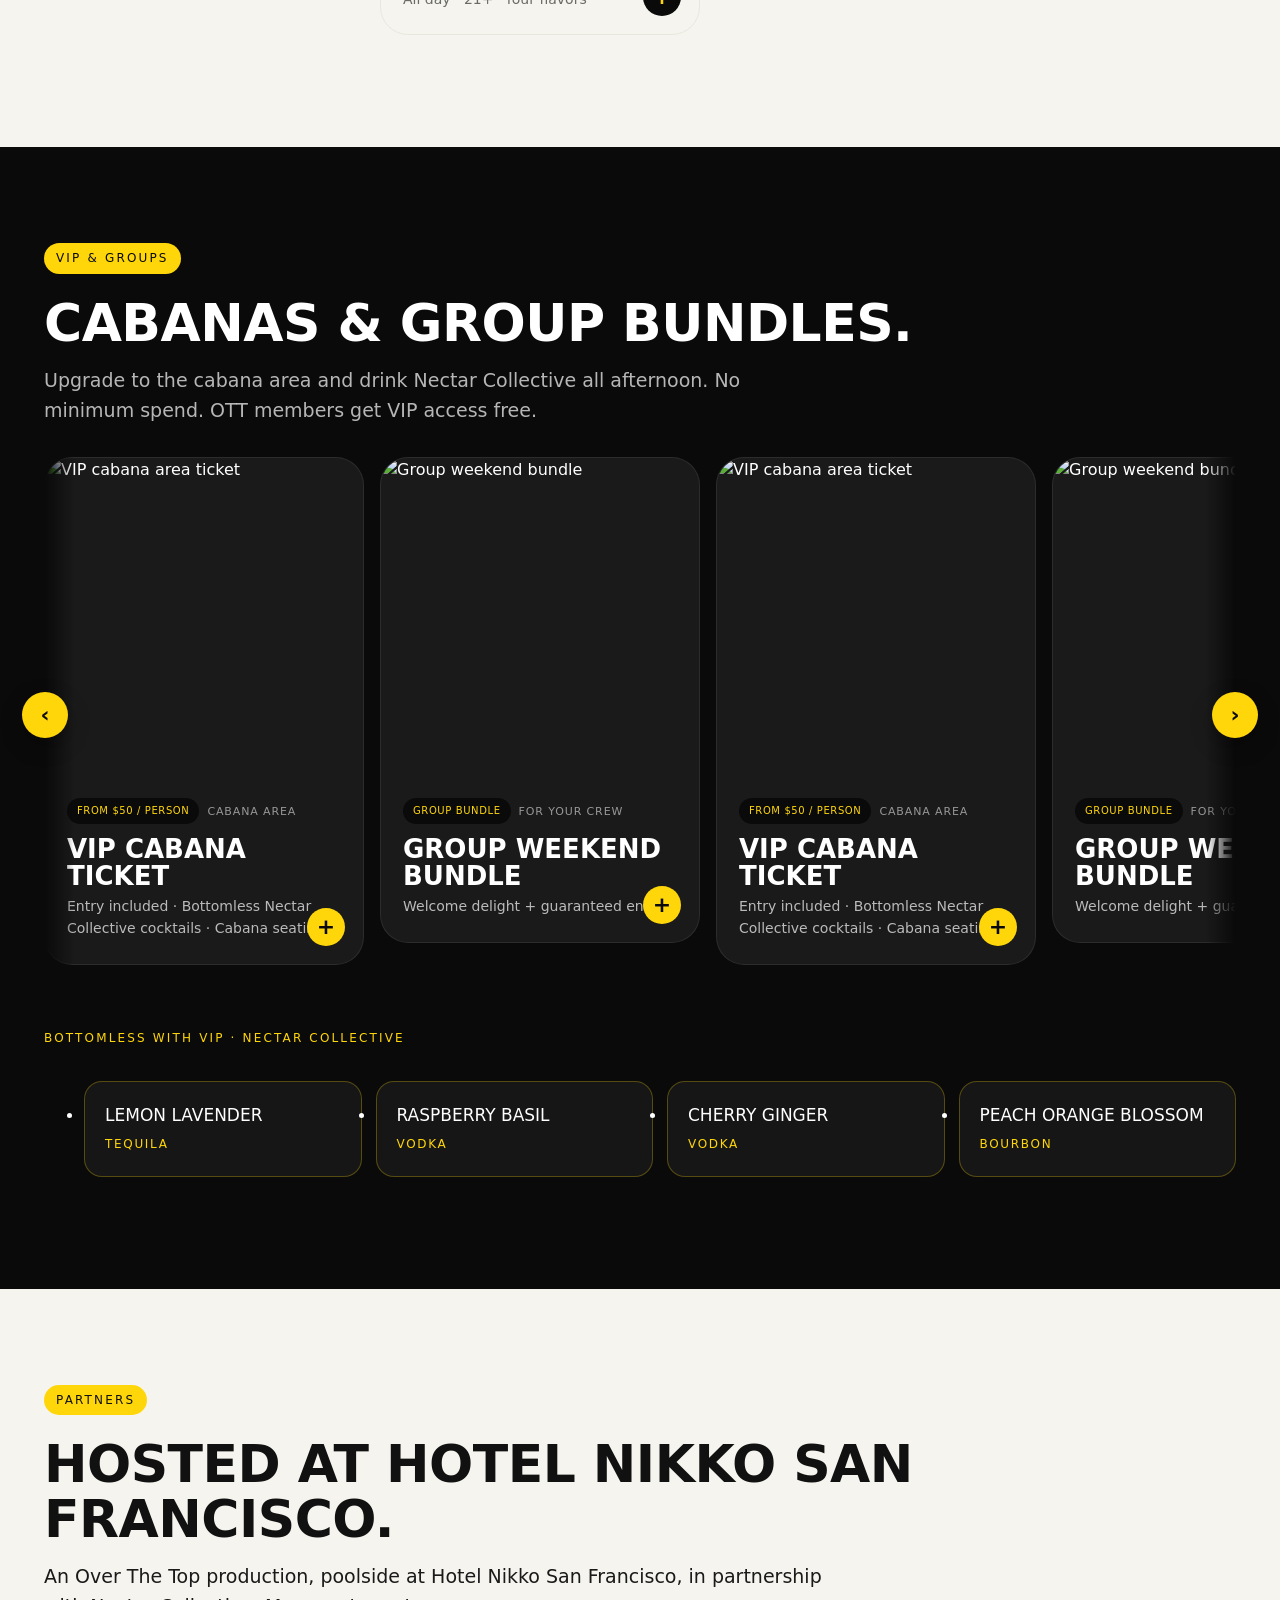
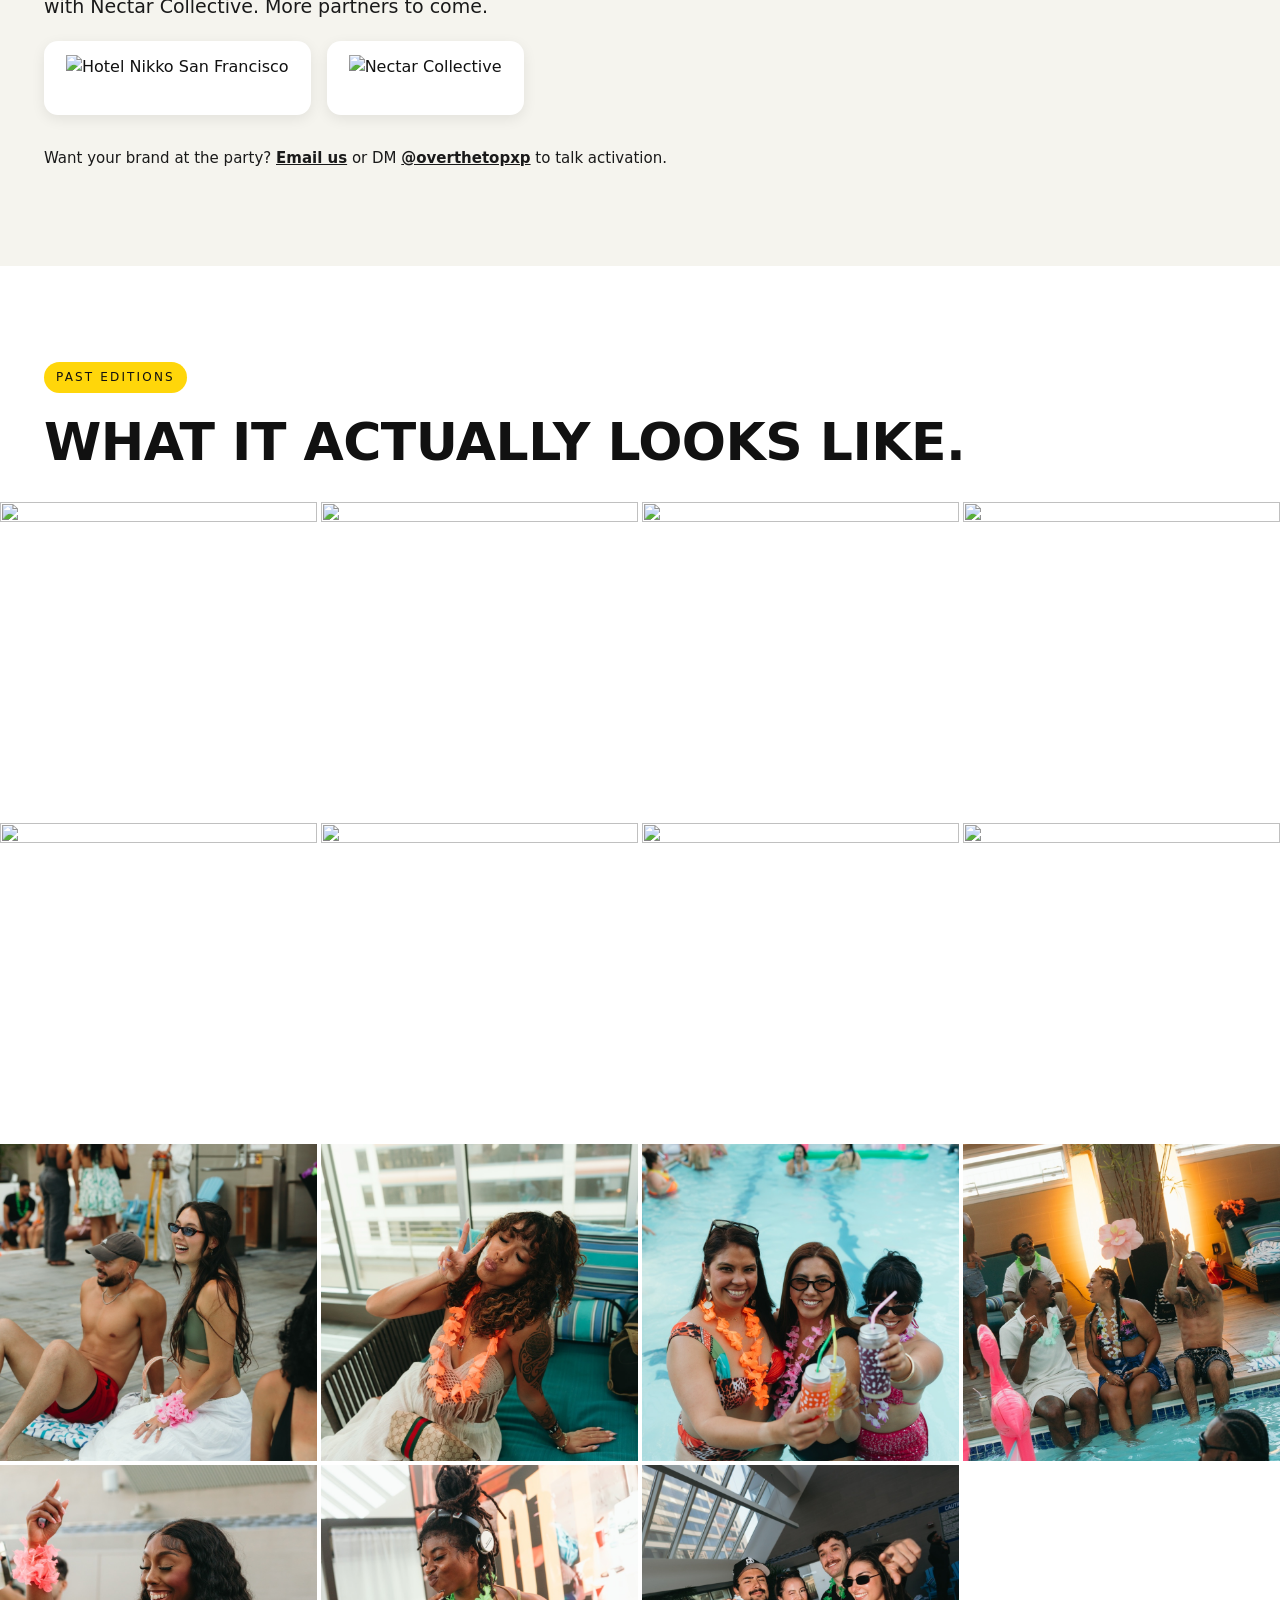
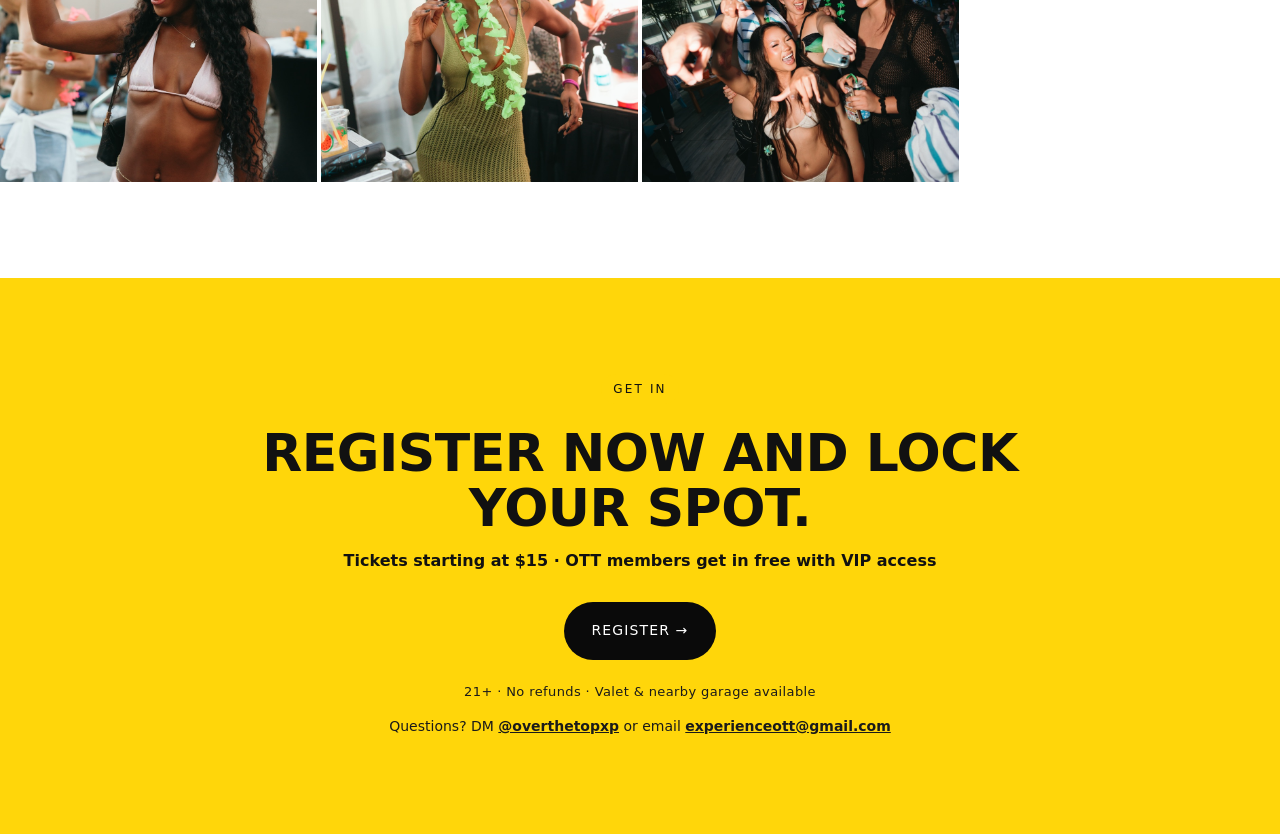
==== commit 9970ecf4: "Flyer lineup cards, untagged On Site, seven new gallery photos - Lineup cards now use the event flye" ====
--- a/index.html
+++ b/index.html
@@ -75,7 +75,7 @@
     <div class="hero__partners">
       <span class="hero__partners-label">Good to know</span>
       <p style="font-size:14px; color:rgba(255,255,255,.82); margin:0; max-width:580px;">
-        21+ event · Poolside at Hotel Nikko San Francisco · Members get in free with VIP access · Swimwear welcome, cover-ups for the bar.
+        21+ event · Poolside at Hotel Nikko San Francisco · Members get in free with VIP access · Swimwear welcome.
       </p>
     </div>
   </div>
@@ -108,7 +108,7 @@
     <div class="lineup-grid lineup-grid--2">
 
       <article class="card card--dj">
-        <img class="card__img" src="images/jazz-fm.jpg" alt="Jazz.FM" />
+        <img class="card__img" src="images/flyer-jazz-fm.jpg" alt="Jazz.FM · Endless Summer Pool Party, September 12" />
         <div class="card__body">
           <div class="card__access-row">
             <span class="card__access card__access--free">Live set</span>
@@ -119,7 +119,7 @@
       </article>
 
       <article class="card card--dj">
-        <img class="card__img" src="images/flygerian-jeff.jpg" alt="Flygerian Jeff" />
+        <img class="card__img" src="images/flyer-flygerian-jeff.jpg" alt="Flygerian Jeff · Endless Summer Pool Party, September 12" />
         <div class="card__body">
           <div class="card__access-row">
             <span class="card__access card__access--free">Live set</span>
@@ -150,10 +150,6 @@
           <article class="card card--rail" data-card>
             <img class="card__img" src="images/poolside-deck.jpg" alt="Pool and deck access" />
             <div class="card__body">
-              <div class="card__access-row">
-                <span class="card__access card__access--free">Included with ticket</span>
-                <span class="card__attr">by Over The Top</span>
-              </div>
               <h3 class="card__title">Pool &amp; Deck Access</h3>
               <p class="card__sub">3 PM &ndash; 7 PM · Hotel Nikko pool</p>
               <div class="card__expand">
@@ -167,8 +163,7 @@
             <img class="card__img" src="images/nectar-tasting.jpg" alt="Nectar Collective RTS cocktail tastings" />
             <div class="card__body">
               <div class="card__access-row">
-                <span class="card__access card__access--free">Tastings</span>
-                <span class="card__attr">by Nectar Collective</span>
+                <span class="card__access card__access--free">Complimentary</span>
               </div>
               <h3 class="card__title">Nectar RTS Cocktails</h3>
               <p class="card__sub">All day &#183; 21+ &#183; four flavors</p>
@@ -184,10 +179,6 @@
           <article class="card card--rail" data-card>
             <img class="card__img" src="images/dj-live.jpg" alt="Live DJ sets poolside" />
             <div class="card__body">
-              <div class="card__access-row">
-                <span class="card__access card__access--free">Included with ticket</span>
-                <span class="card__attr">the lineup</span>
-              </div>
               <h3 class="card__title">Live DJ Sets</h3>
               <p class="card__sub">3 PM &ndash; 7 PM · all afternoon</p>
               <div class="card__expand">
@@ -200,10 +191,6 @@
           <article class="card card--rail" data-card>
             <img class="card__img" src="images/food.jpg" alt="Food on site" />
             <div class="card__body">
-              <div class="card__access-row">
-                <span class="card__access card__access--cash">On site</span>
-                <span class="card__attr">details to come</span>
-              </div>
               <h3 class="card__title">Food</h3>
               <p class="card__sub">All day · menu to be announced</p>
               <div class="card__expand">
@@ -216,10 +203,6 @@
           <article class="card card--rail" data-card>
             <img class="card__img" src="images/drinks.jpg" alt="Bar and drinks on site" />
             <div class="card__body">
-              <div class="card__access-row">
-                <span class="card__access card__access--cash">On site · 21+</span>
-                <span class="card__attr">details to come</span>
-              </div>
               <h3 class="card__title">Bar</h3>
               <p class="card__sub">All day · 21+ · drinks to be announced</p>
               <div class="card__expand">
@@ -385,7 +368,13 @@
     <img src="images/gallery-7.jpg" alt="" loading="lazy" />
     <img src="images/gallery-8.jpg" alt="" loading="lazy" />
     <img src="images/gallery-10.jpg" alt="" loading="lazy" />
-    <img src="images/gallery-12.jpg" alt="" loading="lazy" />
+    <img src="images/gallery-13.jpg" alt="" loading="lazy" />
+    <img src="images/gallery-14.jpg" alt="" loading="lazy" />
+    <img src="images/gallery-15.jpg" alt="" loading="lazy" />
+    <img src="images/gallery-16.jpg" alt="" loading="lazy" />
+    <img src="images/gallery-17.jpg" alt="" loading="lazy" />
+    <img src="images/gallery-18.jpg" alt="" loading="lazy" />
+    <img src="images/gallery-19.jpg" alt="" loading="lazy" />
   </div>
 </section>
 
--- a/styles.css
+++ b/styles.css
@@ -517,8 +517,6 @@
 /* Portrait shots: anchor crop to top so the subject's face is visible */
 .card__img[src*="dj-sets"],
 .card__img[src*="singalong"] { object-position: center top; }
-.card__img[src*="jazz-fm"] { object-position: center 22%; }
-.card__img[src*="flygerian-jeff"] { object-position: center 18%; }
 .card__body {
   position: relative;
   padding: 22px 22px 24px;
@@ -726,7 +724,8 @@
 .card--dark .card__toggle { background: var(--yellow); color: var(--black); }
 
 /* DJ card variant: portrait crop, no toggle */
-.card--dj .card__img { object-position: center top; }
+/* DJ cards carry the 4:5 event flyers, shown whole rather than square-cropped */
+.card--dj .card__img { aspect-ratio: 4 / 5; object-position: center; }
 .card--dj .card__toggle { display: none; }
 
 /* DJ lineup: static grid (no carousel) */
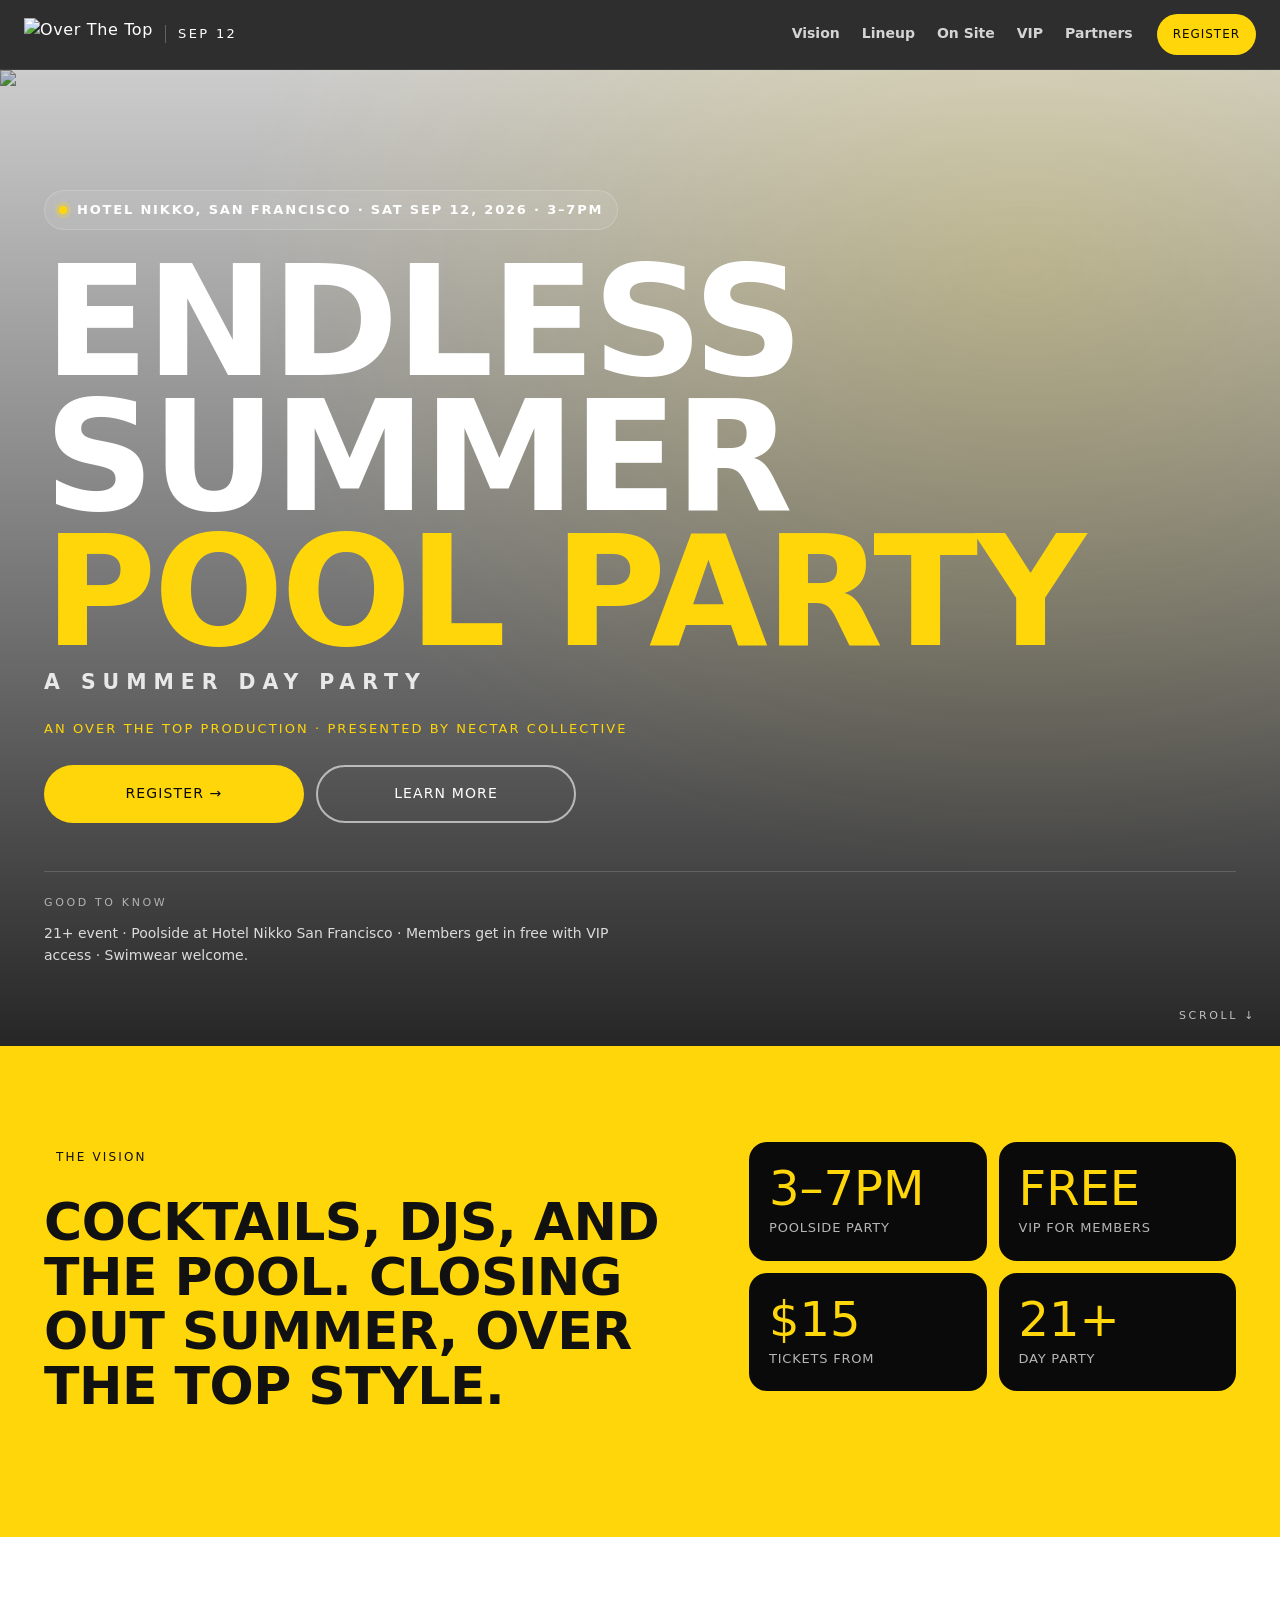
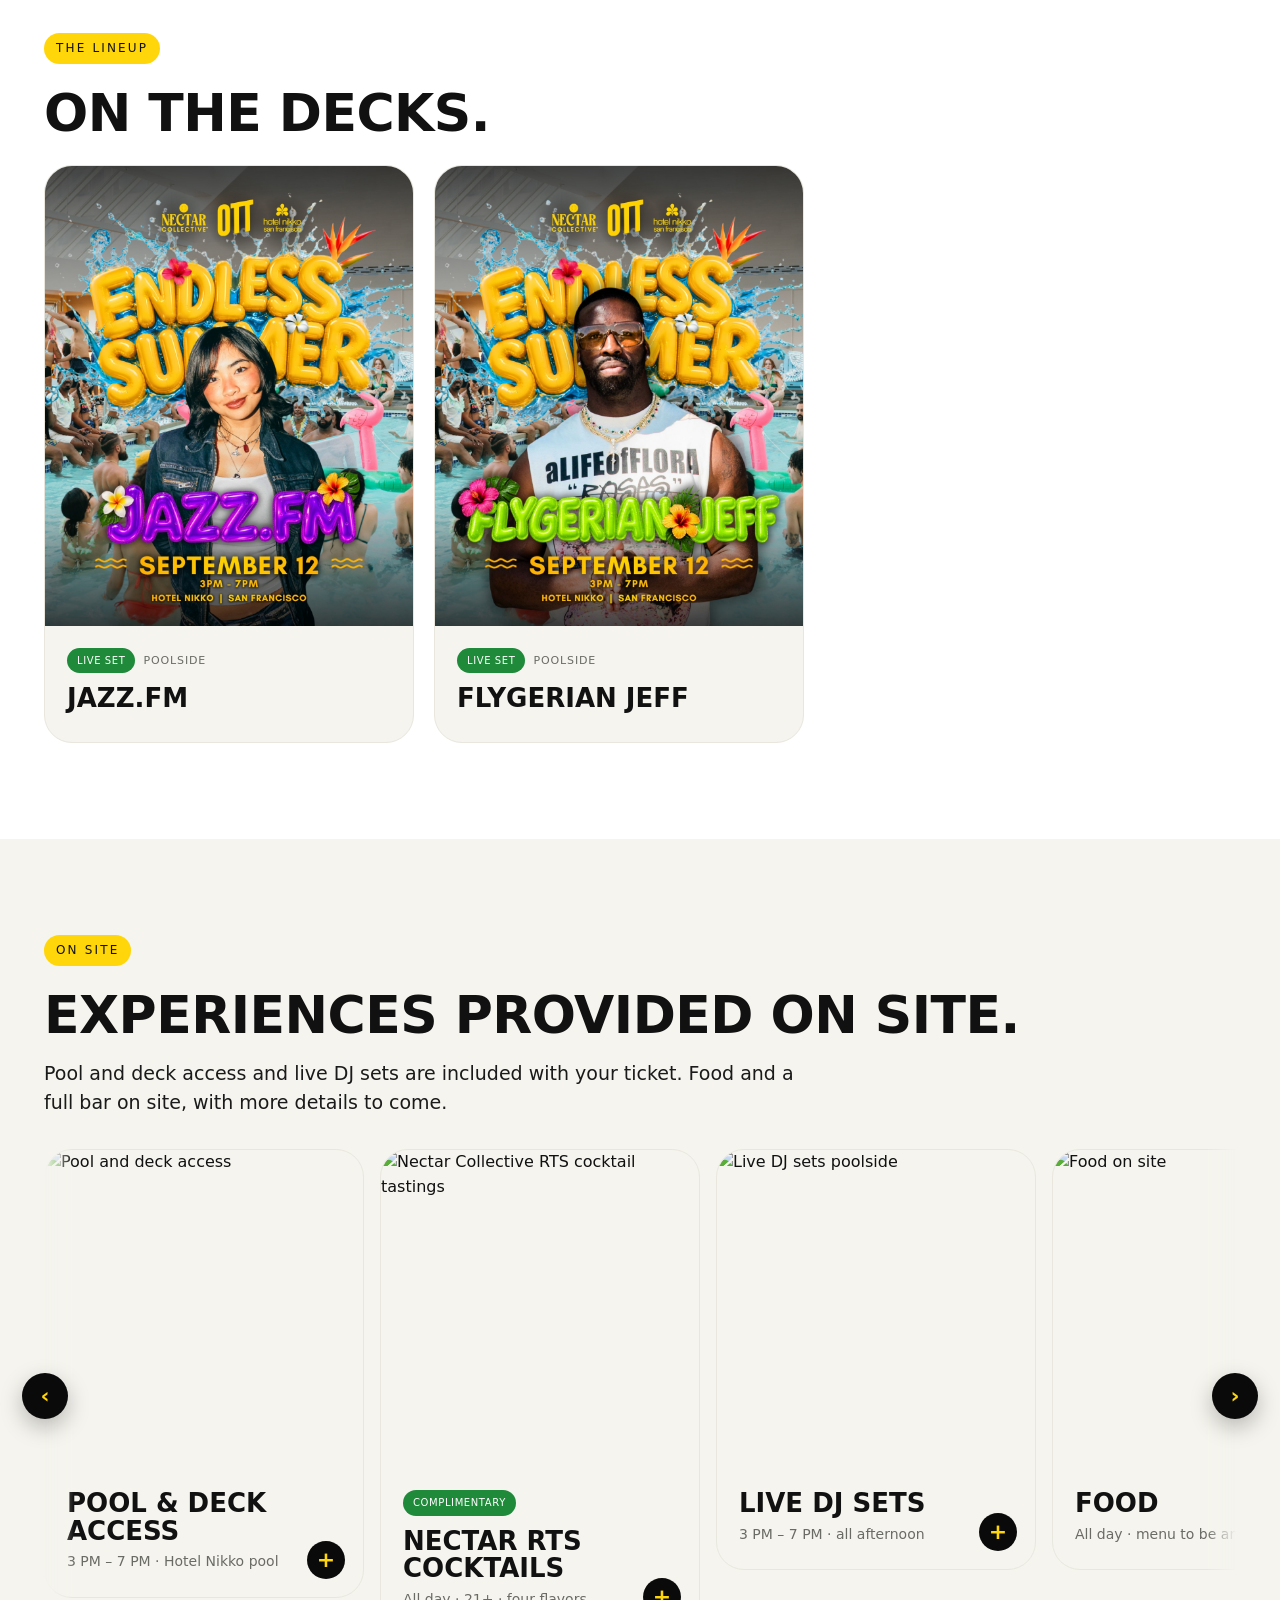
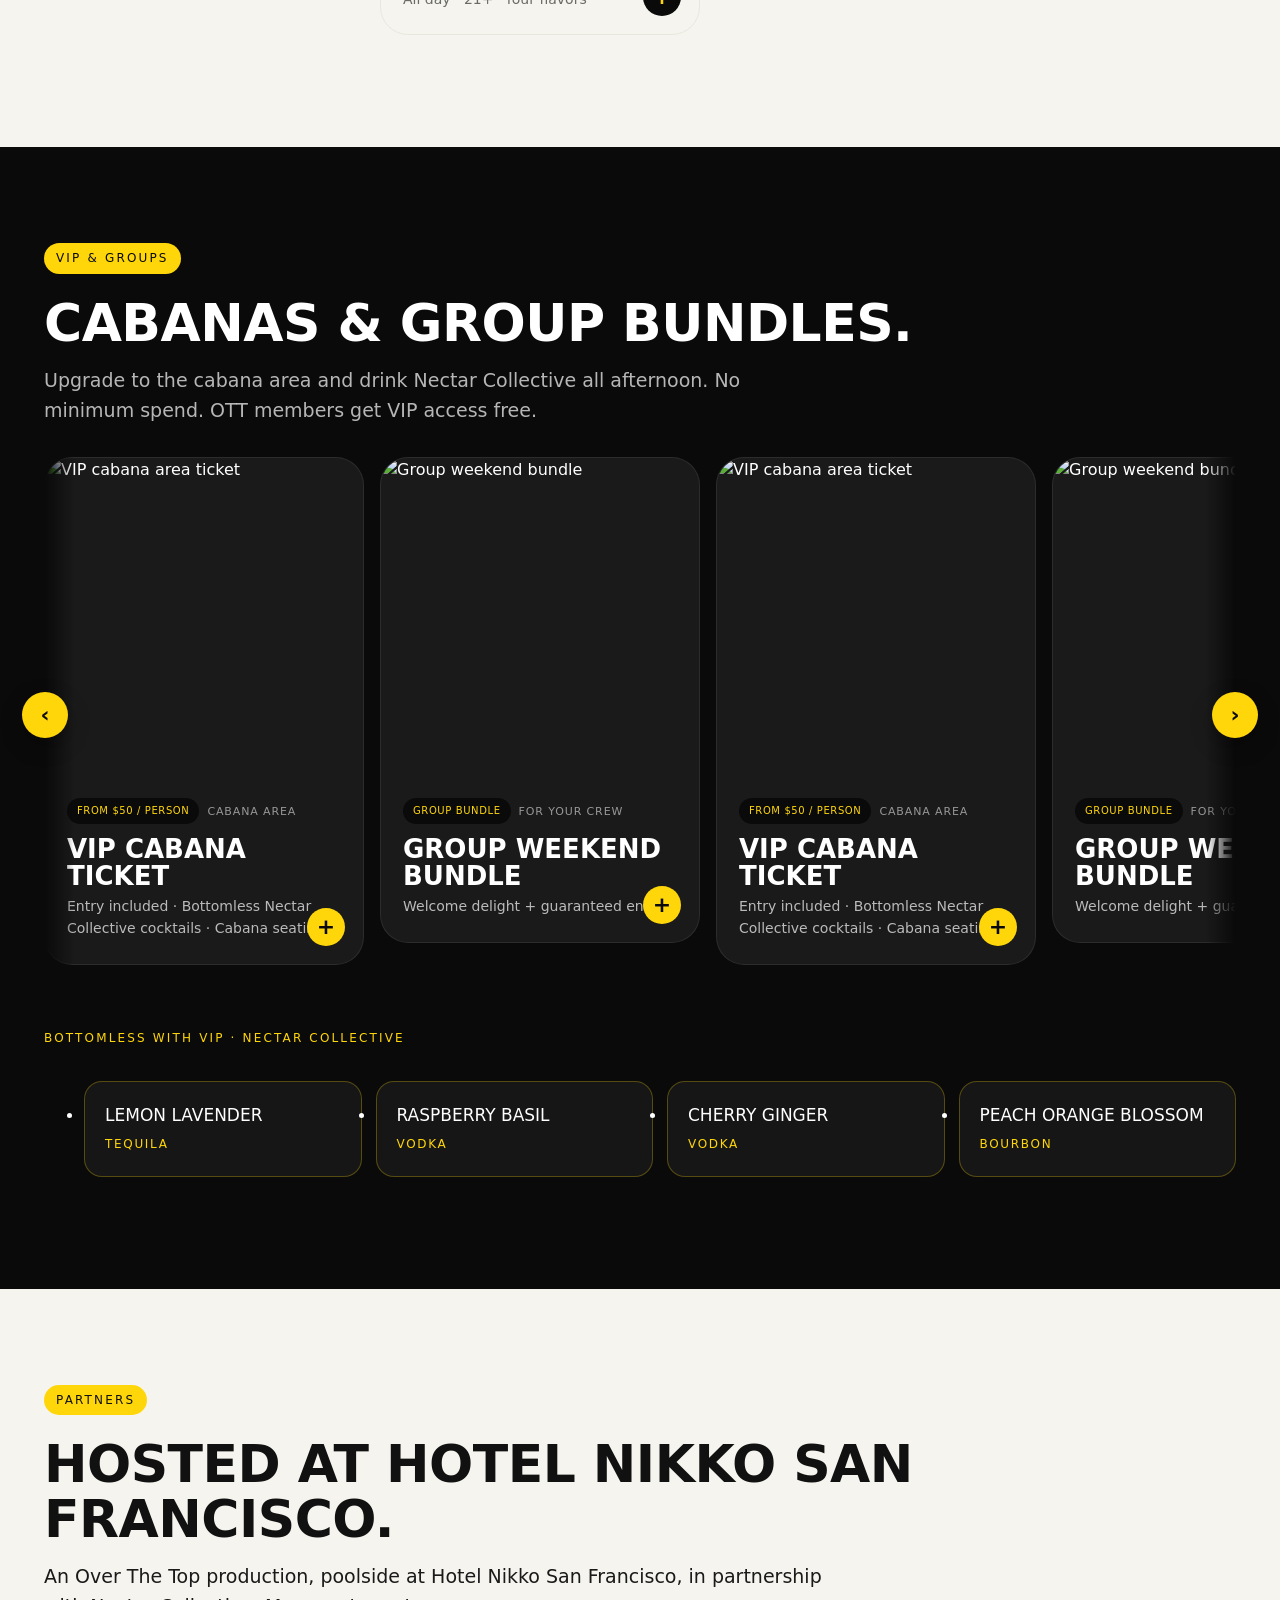
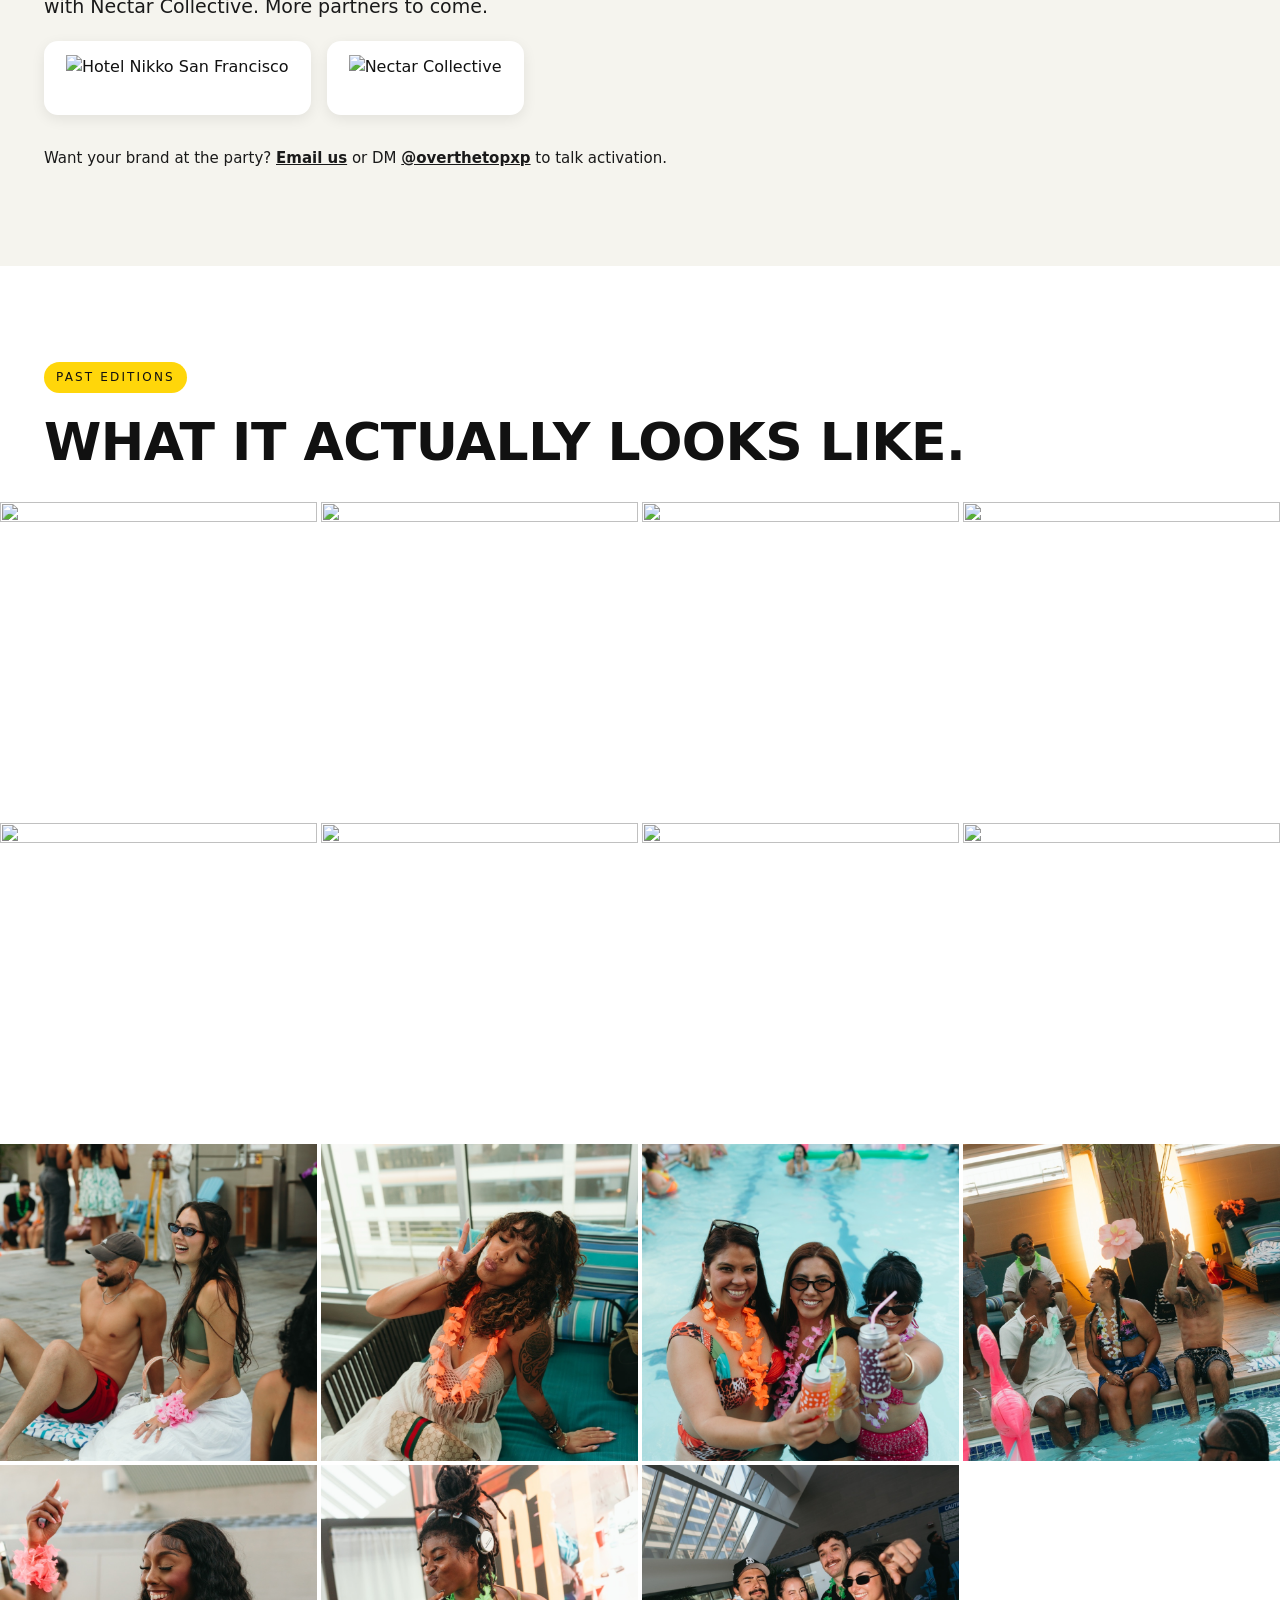
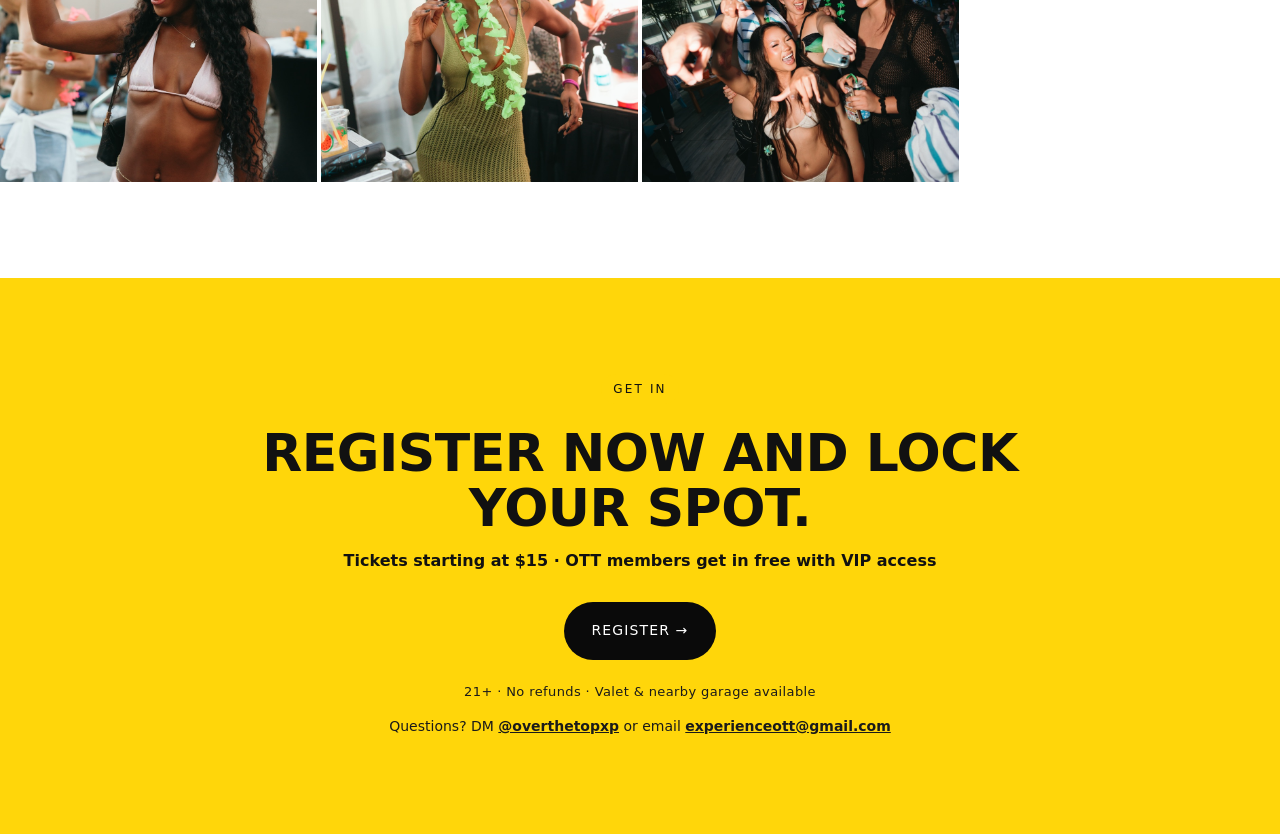
==== commit 713792d4: "Shrink hero type on mobile; "Presented by Nectar Collective" The Register CTA fell below the fold on" ====
--- a/index.html
+++ b/index.html
@@ -67,7 +67,7 @@
       <span class="line line--yellow">POOL PARTY</span>
       <span class="line line--small">A SUMMER DAY PARTY</span>
     </h1>
-    <p style="font-family:var(--display); font-size:13px; letter-spacing:.16em; text-transform:uppercase; color:var(--yellow); margin:0 0 26px;">An Over The Top production &middot; Cocktail activation by Nectar Collective</p>
+    <p class="hero__presented">An Over The Top Production &middot; Presented by Nectar Collective</p>
     <div class="hero__ctas">
       <a class="btn btn--yellow btn--lg" data-register href="https://events.sweatpals.com/bf4bd2bd" target="_blank" rel="noopener">Register →</a>
       <a class="btn btn--ghost btn--lg" href="#vision">Learn more</a>
--- a/styles.css
+++ b/styles.css
@@ -237,6 +237,14 @@
   margin-top: 14px;
   color: rgba(255,255,255,.85);
 }
+.hero__presented {
+  font-family: var(--display);
+  font-size: 13px;
+  letter-spacing: 0.16em;
+  text-transform: uppercase;
+  color: var(--yellow);
+  margin: 0 0 26px;
+}
 .hero__sub {
   max-width: 620px;
   font-size: clamp(15px, 1.5vw, 18px);
@@ -327,6 +335,37 @@
 
 @media (max-width: 720px) {
   .band { padding: 72px 0; }
+}
+
+/* Mobile hero: tighten type and spacing so the Register CTA stays above the
+   fold on short viewports (375x667 and up) */
+@media (max-width: 600px) {
+  .hero__content { padding: 92px 20px 52px; }
+  .hero__eyebrow {
+    font-size: 11px;
+    letter-spacing: 0.1em;
+    padding: 7px 11px;
+    gap: 8px;
+    margin-bottom: 16px;
+  }
+  .hero__title {
+    font-size: clamp(34px, 10vw, 44px);
+    margin: 0 0 16px;
+  }
+  .hero__title .line--small {
+    font-size: 12px;
+    letter-spacing: 0.26em;
+    margin-top: 10px;
+  }
+  .hero__presented {
+    font-size: 10.5px;
+    letter-spacing: 0.1em;
+    margin: 0 0 18px;
+  }
+  .hero__ctas { gap: 10px; margin-bottom: 30px; }
+  .hero__ctas .btn--lg { min-width: 0; width: 100%; }
+  .hero__partners { padding-top: 18px; }
+  .hero__partners-label { margin-bottom: 8px; }
 }
 
 /* ============ VISION ============ */
